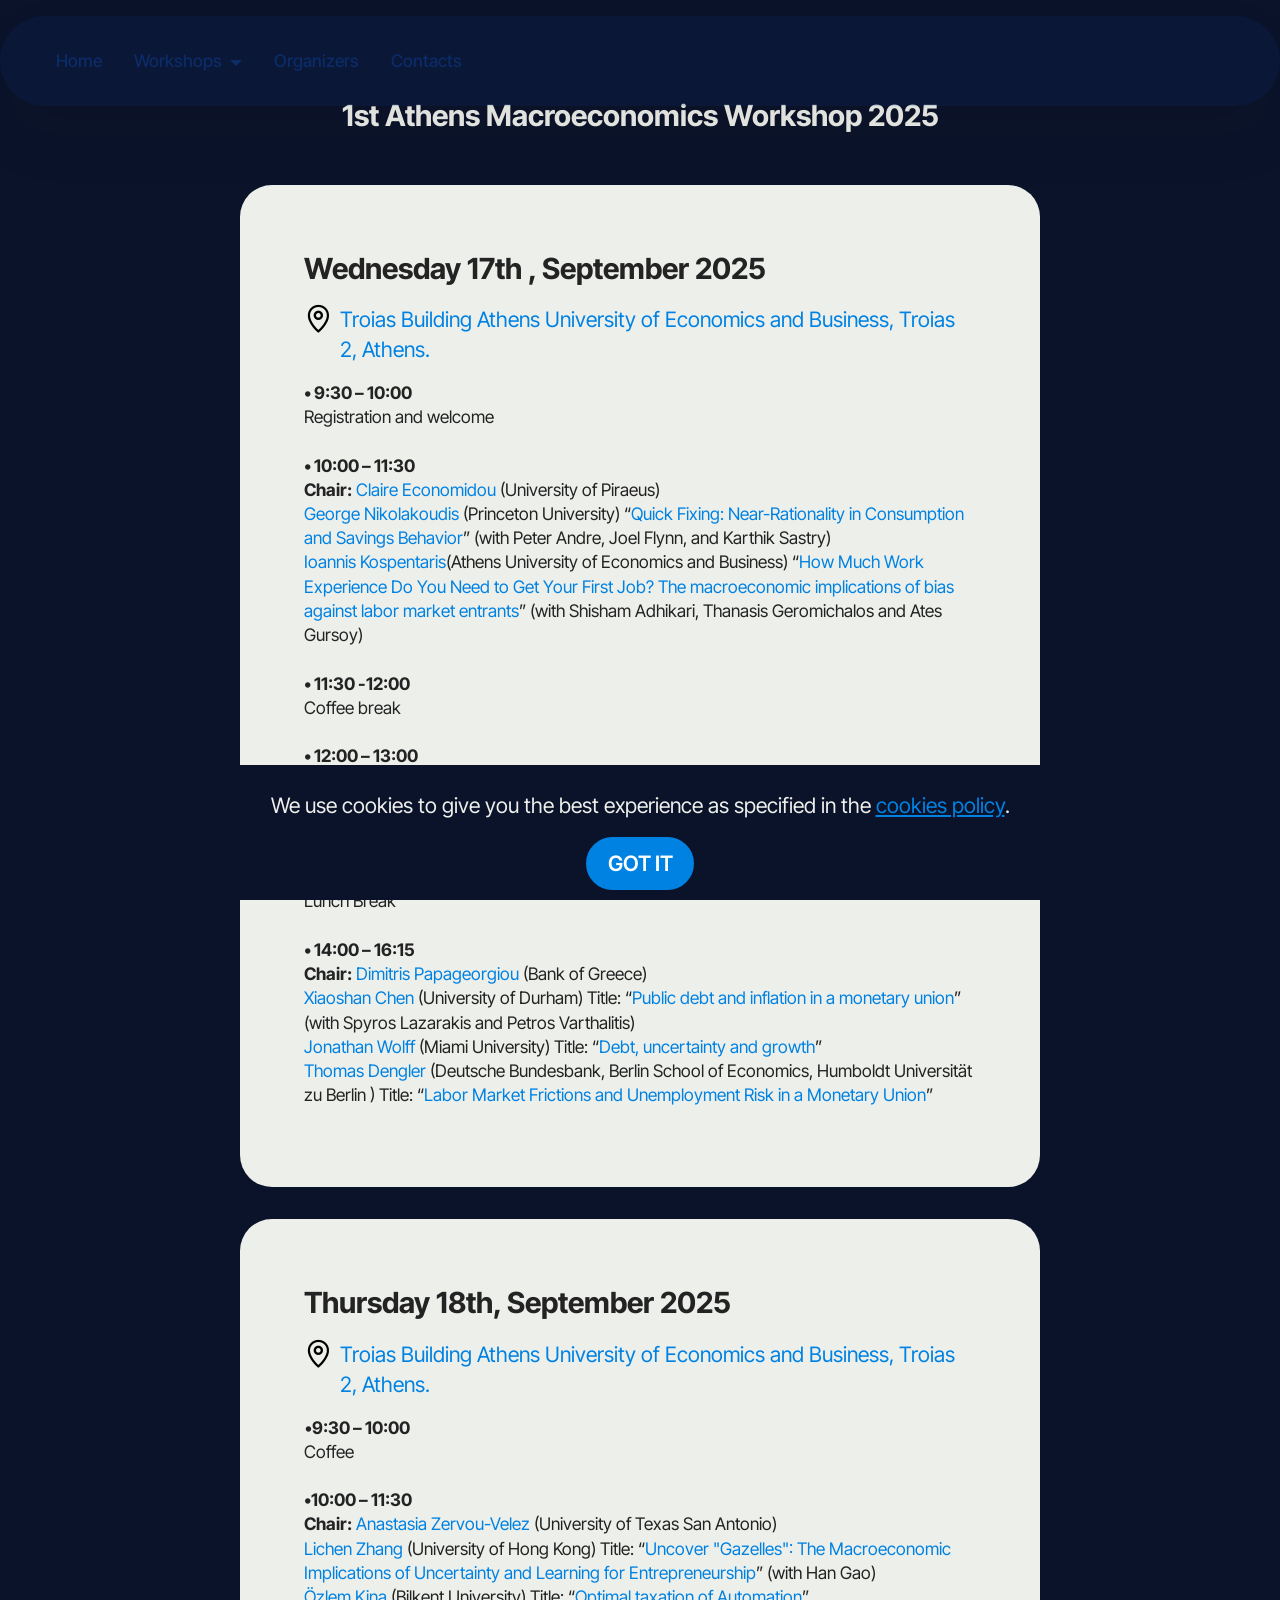
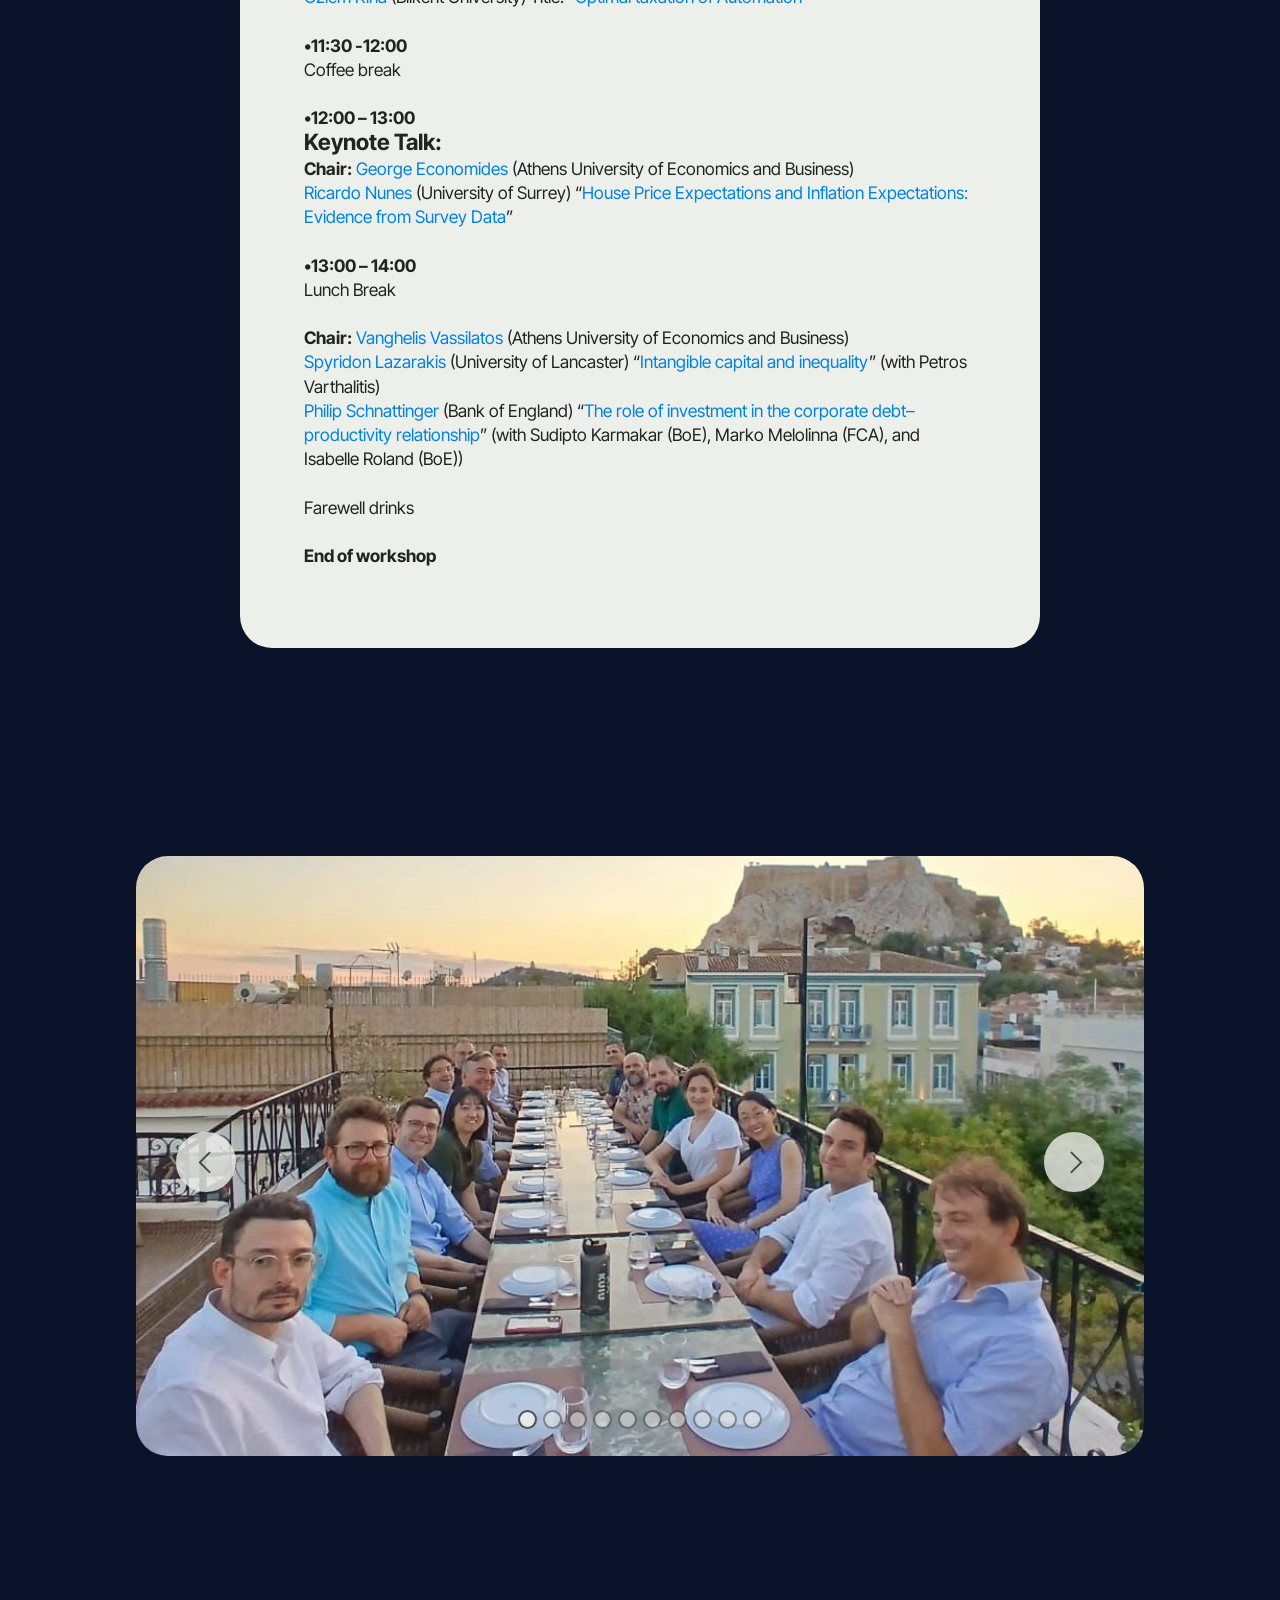
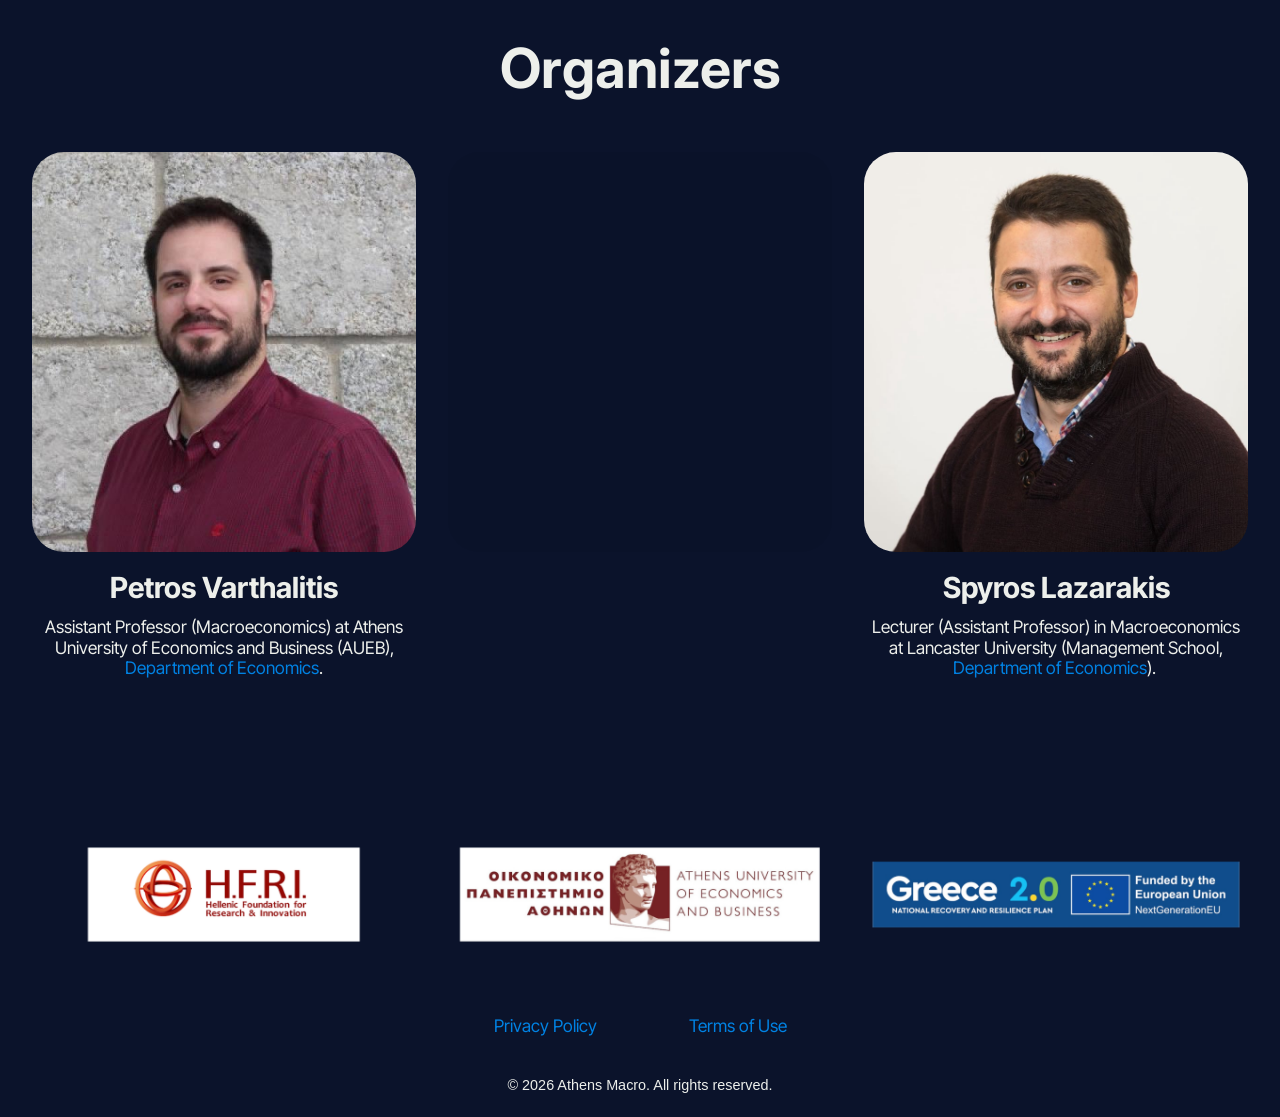
==== 1st-athens-macroeconomics-workshop.html @ d3e8752d "Add files via upload" ====
<!DOCTYPE html>
<html  >
<head>
  <meta charset="UTF-8">
  <meta http-equiv="X-UA-Compatible" content="IE=edge">
  <meta name="generator" content="Mobirise v5.9.25, mobirise.com">
  <meta name="twitter:card" content="summary_large_image"/>
  <meta name="twitter:image:src" content="assets/images/1st-athens-macroeconomics-workshop-meta.svg">
  <meta property="og:image" content="assets/images/1st-athens-macroeconomics-workshop-meta.svg">
  <meta name="twitter:title" content="1st-athens-macroeconomics-workshop">
  <meta name="viewport" content="width=device-width, initial-scale=1, minimum-scale=1">
  <link rel="shortcut icon" href="assets/images/athens-favicon-full-square.svg" type="image/x-icon">
  <meta name="description" content="">
  
  
  <title>1st-athens-macroeconomics-workshop</title>
  <link rel="stylesheet" href="assets/web/assets/mobirise-icons2/mobirise2.css">
  <link rel="stylesheet" href="assets/bootstrap/css/bootstrap.min.css">
  <link rel="stylesheet" href="assets/bootstrap/css/bootstrap-grid.min.css">
  <link rel="stylesheet" href="assets/bootstrap/css/bootstrap-reboot.min.css">
  <link rel="stylesheet" href="assets/dropdown/css/style.css">
  <link rel="stylesheet" href="assets/socicon/css/styles.css">
  <link rel="stylesheet" href="assets/theme/css/style.css">
  <link rel="preload" href="https://fonts.googleapis.com/css?family=Inter+Tight:100,200,300,400,500,600,700,800,900,100i,200i,300i,400i,500i,600i,700i,800i,900i&display=swap" as="style" onload="this.onload=null;this.rel='stylesheet'">
  <noscript><link rel="stylesheet" href="https://fonts.googleapis.com/css?family=Inter+Tight:100,200,300,400,500,600,700,800,900,100i,200i,300i,400i,500i,600i,700i,800i,900i&display=swap"></noscript>
  <link rel="preload" href="https://fonts.googleapis.com/css?family=Inter:100,200,300,400,500,600,700,800,900,100i,200i,300i,400i,500i,600i,700i,800i,900i&display=swap" as="style" onload="this.onload=null;this.rel='stylesheet'">
  <noscript><link rel="stylesheet" href="https://fonts.googleapis.com/css?family=Inter:100,200,300,400,500,600,700,800,900,100i,200i,300i,400i,500i,600i,700i,800i,900i&display=swap"></noscript>
  <link rel="preload" as="style" href="assets/mobirise/css/mbr-additional.css?v=78Jdwm"><link rel="stylesheet" href="assets/mobirise/css/mbr-additional.css?v=78Jdwm" type="text/css">

  
  
  
</head>
<body>
  
  <section data-bs-version="5.1" class="menu menu5 cid-vo2XoC6HNH" once="menu" id="menu05-g">
	

	<nav class="navbar navbar-dropdown navbar-fixed-top navbar-expand-lg">
		<div class="container">
			<div class="navbar-brand">
				
				
			</div>
			<button class="navbar-toggler" type="button" data-toggle="collapse" data-bs-toggle="collapse" data-target="#navbarSupportedContent" data-bs-target="#navbarSupportedContent" aria-controls="navbarNavAltMarkup" aria-expanded="false" aria-label="Toggle navigation">
				<div class="hamburger">
					<span></span>
					<span></span>
					<span></span>
					<span></span>
				</div>
			</button>
			<div class="collapse navbar-collapse" id="navbarSupportedContent">
				<ul class="navbar-nav nav-dropdown nav-right navbar-nav-top-padding" data-app-modern-menu="true"><li class="nav-item"><a class="nav-link link text-secondary display-4" href="index.html#header19-0">Home</a></li><li class="nav-item dropdown">
						<a class="nav-link link dropdown-toggle text-secondary display-4" href="index.html#news09-9" aria-expanded="false" data-toggle="dropdown-submenu" data-bs-toggle="dropdown" data-bs-auto-close="outside">Workshops</a><div class="dropdown-menu" aria-labelledby="dropdown-973"><a class="show dropdown-item text-secondary display-4" href="index.html#news09-9">Athens Macro Workshop 2026</a><a class="show dropdown-item text-secondary display-4" href="1st-athens-macroeconomics-workshop.html#news09-v">Athens Macro Workshop 2025</a></div>
					</li><li class="nav-item"><a class="nav-link link text-secondary display-4" href="index.html#people03-l">Organizers</a></li><li class="nav-item">
						<a class="nav-link link text-secondary display-4" href="index.html#people03-k">Contacts</a>
					</li></ul>
				
			</div>
		</div>
	</nav>
</section>

<section data-bs-version="5.1" class="news09 startm5 cid-vojw4jTmcV" id="news09-v">
  
  <div class="container">
    <div class="col-12 mb-5 content-head">
      <h3 class="mbr-section-title mbr-fonts-style align-center mb-0 display-5"><strong>1st Athens Macroeconomics Workshop 2025</strong></h3>
      
    </div>
    <div class="row justify-content-center ">
      <div class="col-12 col-lg-8">
        <div class="item features-without-image col-12 active">
          <div class="item-wrapper">
            <h5 class="mbr-card-title mbr-fonts-style mt-0 mb-3 display-5"><strong>Wednesday 17th , September 2025&nbsp;</strong></h5>
            <div class="details">
              
              
            </div>
            <div class="details">
              <div class="details-item display-7">
                <span class="mbr-iconfont mobi-mbri-map-pin mobi-mbri details-icon"></span>
                <p class="mbr-tag mbr-fonts-style display-7"><a href="https://maps.app.goo.gl/s9RiLfY77Hq9WLxKA" class="text-primary" target="_blank">Troias Building Athens University of Economics and Business, Troias 2, Athens.</a></p>
              </div>
            </div>
            
            <h6 class="mbr-card-subtitle mbr-fonts-style mt-0 mb-3 display-4"><div><strong>• 9:30 – 10:00 
</strong></div><div>Registration and welcome</div><br><div> 
</div><div><strong>• 10:00 – 11:30 
</strong></div><div><strong>Chair:</strong> <a href="https://www.unipi.gr/en/people/economidou-charikleia-claire/" class="text-primary" target="_blank">Claire Economidou</a> (University of Piraeus) 
</div><div><a href="https://www.nikolakoudis.com/" class="text-primary" target="_blank">George Nikolakoudis</a> (Princeton University) “<a href="https://drive.google.com/file/d/1awyga1INCzPsNsulYMSWM-Dxrri4wdv6/view" class="text-primary" target="_blank">Quick Fixing: Near-Rationality in Consumption and Savings Behavior</a>” (with Peter Andre, Joel Flynn, and Karthik Sastry) 
</div><div><a href="https://sites.google.com/site/ioanniskospentaris/" class="text-primary" target="_blank">Ioannis Kospentaris</a>(Athens University of Economics and Business) “<a href="https://drive.google.com/file/d/1iOt1ChFKI5JLn_YGmo2r8HFfrzJy0114/view" class="text-primary" target="_blank">How Much Work Experience Do You Need to Get Your First Job? The macroeconomic implications of bias against labor market entrants</a>” (with Shisham Adhikari, Thanasis Geromichalos and Ates Gursoy) 
</div><div><br></div><div><strong>• 11:30 -12:00 
</strong></div><div>Coffee break</div><br><div> 
</div><div><strong>• 12:00 – 13:00 
</strong></div><div><strong>Keynote Talk: 
</strong></div><div><strong>Chair:</strong> <a href="https://sites.google.com/view/plutarchossakellaris" class="text-primary" target="_blank">Plutarchos Sakellaris</a> (Athens University of Economics and Business) 
</div><div><a href="https://www.benjaminborn.de/" class="text-primary" target="_blank">Benjamin Born</a> (University of Bonn) “<a href="https://drive.google.com/file/d/1lQdD8zDlQMj3WoTaWv9Stl2dD7FZsE-4/view" class="text-primary" target="_blank">A Temporary VAT Cut as Unconventional Fiscal Policy</a>” 
</div><div><strong style="font-size: 1.1rem;"><br></strong></div><div><strong style="font-size: 1.1rem;">• 13:00 – 14:00</strong><br></div><div>Lunch Break 
</div><div><strong><br></strong></div><div><strong>• 14:00 – 16:15 
</strong></div><div><strong>Chair:</strong> <a href="https://sites.google.com/site/dimitrispapageorgioupage/" class="text-primary" target="_blank">Dimitris Papageorgiou</a> (Bank of Greece) 
</div><div><a href="https://sites.google.com/site/xiaoshanchenfuller/" class="text-primary" target="_blank">Xiaoshan Chen</a> (University of Durham) Title: “<a href="https://drive.google.com/file/d/1wFIWw_v5fDEwLf2Lr9fqWzeh-18yKDK6/view" class="text-primary" target="_blank">Public debt and inflation in a monetary union</a>” (with Spyros Lazarakis and Petros Varthalitis) 
</div><div><a href="https://sites.google.com/view/jswolff/" class="text-primary" target="_blank">Jonathan Wolff</a> (Miami University) Title: “<a href="https://drive.google.com/file/d/1SQ3vj9Y3_2owEQkr7A2W3ySUCe_IaCP5/view" class="text-primary" target="_blank">Debt, uncertainty and growth</a>” 
</div><div><a href="https://sites.google.com/view/thomasdengler" class="text-primary" target="_blank">Thomas Dengler</a> (Deutsche Bundesbank, Berlin School of Economics, Humboldt Universität zu Berlin ) Title: “<a href="https://drive.google.com/file/d/1pGiiwD3izi3B61G6ehe2oWDl5bojuvIj/view" class="text-primary" target="_blank">Labor Market Frictions and Unemployment Risk in a Monetary Union</a>”</div><div>
</div><div>
</div><div>
</div><div>
</div><div>
</div><div>
</div><div>
</div><div>
</div><div>
</div><div>
</div><div>
</div><div>
</div><div>
</div><div>
</div><div>
</div><div>
</div><div>
</div><div>
</div></h6>
            
          </div>
        </div>
        <div class="item features-without-image col-12">
          <div class="item-wrapper">
            <h5 class="mbr-card-title mbr-fonts-style mt-0 mb-3 display-5"><strong>Thursday 18th, September 2025&nbsp;</strong></h5>
            <div class="details">
              
             
            </div>
            <div class="details">
              <div class="details-item display-7">
                <span class="mbr-iconfont mobi-mbri-map-pin mobi-mbri details-icon"></span>
                <p class="mbr-tag mbr-fonts-style display-7"><a href="https://maps.app.goo.gl/s9RiLfY77Hq9WLxKA" class="text-primary" target="_blank">Troias Building Athens University of Economics and Business, Troias 2, Athens.</a><br></p>
              </div>
            </div>
            
            <h6 class="mbr-card-subtitle mbr-fonts-style mt-0 mb-3 display-4">•<strong>9:30 – 10:00 
</strong><div>
</div><div>Coffee</div><br><div> 
</div><div><strong>•10:00 – 11:30 
</strong></div><div><strong>Chair:</strong> <a href="https://sites.google.com/site/anastasiazervoupage/" class="text-primary" target="_blank">Anastasia Zervou-Velez</a> (University of Texas San Antonio) 
</div><div><a href="https://lichenzhang.weebly.com/" class="text-primary" target="_blank">Lichen Zhang</a> (University of Hong Kong) Title: “<a href="https://drive.google.com/file/d/1F3Bx7vJr08uV4Q04dejfF_cUzHqcjcGP/view" class="text-primary" target="_blank">Uncover "Gazelles": The Macroeconomic Implications of Uncertainty and Learning for Entrepreneurship</a>” (with Han Gao) 
</div><div><a href="https://www.ozlemkina.com/" class="text-primary" target="_blank">Özlem Kina</a> (Bilkent University) Title: “<a href="https://drive.google.com/file/d/1UWi3M8B3TnzPAUD4MQsqDqIw2hHiiYGC/view" class="text-primary" target="_blank">Optimal taxation of Automation</a>”  
</div><div><strong><br></strong></div><div><strong>•11:30 -12:00 
</strong></div><div>Coffee break 
</div><div><strong><br></strong></div><div><strong>•12:00 – 13:00</strong></div><div><strong style="font-size: 1.4rem;">Keynote Talk:</strong></div><div><strong>Chair:</strong> <a href="https://www2.aueb.gr/users/gecon/" class="text-primary" target="_blank">George Economides</a> (Athens University of Economics and Business) 
</div><div><a href="https://sites.google.com/view/ricardonunes/home" class="text-primary" target="_blank">Ricardo Nunes</a> (University of Surrey) “<a href="https://drive.google.com/file/d/1SwmQ94cK85jdRxp5MCasLx83s3DGYi-p/view" class="text-primary" target="_blank">House Price Expectations and Inflation Expectations: Evidence from Survey Data</a>” 
</div><div><strong><br></strong></div><div><strong>•13:00 – 14:00 
</strong></div><div>Lunch Break</div><br><div> 
</div><div><strong>Chair:</strong> <a href="https://www.aueb.gr/en/faculty_page/vasilatos-evangelos" class="text-primary" target="_blank">Vanghelis Vassilatos</a> (Athens University of Economics and Business) 
</div><div><a href="https://www.slazarakis.com/" class="text-primary" target="_blank">Spyridon Lazarakis</a> (University of Lancaster) “<a href="https://drive.google.com/file/d/1IE9DkrfG1qw8oIpjZp3tDIDqA4QAW3M6/view" class="text-primary" target="_blank">Intangible capital and inequality</a>” (with Petros Varthalitis) 
</div><div><a href="https://philipschnattinger.github.io/" class="text-primary" target="_blank">Philip Schnattinger</a> (Bank of England) “<a href="https://drive.google.com/file/d/1_fAILFaWQ7c5skVZMDQcLuCeu4iwJ5OO/view" class="text-primary" target="_blank">The role of investment in the corporate debt–productivity relationship</a>” (with Sudipto Karmakar (BoE), Marko Melolinna (FCA), and Isabelle Roland (BoE))</div><br><div> 
</div><div>Farewell drinks 
</div><div><br></div><div><strong>End of workshop&nbsp;</strong></div><div>
</div><div>
</div><div>
</div><div>
</div><div>
</div><div>
</div><div>
</div><div>
</div><div>
</div><div>
</div><div>
</div><div>
</div><div>
</div><div>
</div><div>
</div><div>
</div><div>
</div></h6>
            
          </div>
        </div>

      </div>
    </div>
  </div>
</section>

<section data-bs-version="5.1" class="slider05 cid-vojiJwBOyW" id="slider05-u">
    

    <div class="container">
        <div class="row justify-content-center">
            <div class="col-12 col-md-10">
                <div class="carousel slide" id="vtY6hTqTJG" data-ride="carousel" data-bs-ride="carousel" data-interval="4000" data-bs-interval="4000">
                    <ol class="carousel-indicators">
                        <li data-slide-to="0" data-bs-slide-to="0" class="active" data-target="#vtY6hTqTJG" data-bs-target="#vtY6hTqTJG"></li><li data-slide-to="1" data-bs-slide-to="1" class="" data-target="#vtY6hTqTJG" data-bs-target="#vtY6hTqTJG"></li><li data-slide-to="2" data-bs-slide-to="2" class="" data-target="#vtY6hTqTJG" data-bs-target="#vtY6hTqTJG"></li><li data-slide-to="3" data-bs-slide-to="3" class="" data-target="#vtY6hTqTJG" data-bs-target="#vtY6hTqTJG"></li><li data-slide-to="4" data-bs-slide-to="4" class="" data-target="#vtY6hTqTJG" data-bs-target="#vtY6hTqTJG"></li><li data-slide-to="5" data-bs-slide-to="5" class="" data-target="#vtY6hTqTJG" data-bs-target="#vtY6hTqTJG"></li><li data-slide-to="6" data-bs-slide-to="6" class="" data-target="#vtY6hTqTJG" data-bs-target="#vtY6hTqTJG"></li><li data-slide-to="7" data-bs-slide-to="7" class="" data-target="#vtY6hTqTJG" data-bs-target="#vtY6hTqTJG"></li><li data-slide-to="8" data-bs-slide-to="8" class="" data-target="#vtY6hTqTJG" data-bs-target="#vtY6hTqTJG"></li><li data-slide-to="9" data-bs-slide-to="9" class="" data-target="#vtY6hTqTJG" data-bs-target="#vtY6hTqTJG"></li>
                        
                        
                    </ol>
                    <div class="carousel-inner">
                        
                        
                        <div class="carousel-item slider-image item active">
                            <div class="item-wrapper">
                                
                                <img class="d-block w-100" src="assets/images/photo-from-giorgos-966x1288.jpeg" alt="" data-slide-to="0" data-bs-slide-to="0">
                            </div>
                        </div><div class="carousel-item slider-image item">
                            <div class="item-wrapper">
                                
                                <img class="d-block w-100" src="assets/images/whatsapp-image-2025-09-18-at-10.14.29-1-960x1280.jpeg" alt="" data-slide-to="1" data-bs-slide-to="1">
                            </div>
                        </div><div class="carousel-item slider-image item">
                            <div class="item-wrapper">
                                
                                <img class="d-block w-100" src="assets/images/whatsapp-image-2025-09-18-at-10.14.40-960x720.jpg" alt="" data-slide-to="2" data-bs-slide-to="2">
                            </div>
                        </div><div class="carousel-item slider-image item">
                            <div class="item-wrapper">
                                
                                <img class="d-block w-100" src="assets/images/whatsapp-image-2025-09-18-at-15.11.23-1-960x720.jpg" alt="" data-slide-to="3" data-bs-slide-to="3">
                            </div>
                        </div><div class="carousel-item slider-image item">
                            <div class="item-wrapper">
                                
                                <img class="d-block w-100" src="assets/images/whatsapp-image-2025-09-18-at-15.13.43-960x720.jpg" alt="" data-slide-to="4" data-bs-slide-to="4">
                            </div>
                        </div><div class="carousel-item slider-image item">
                            <div class="item-wrapper">
                                
                                <img class="d-block w-100" src="assets/images/whatsapp-image-2025-09-18-at-15.11.23-960x720.jpg" alt="" data-slide-to="5" data-bs-slide-to="5">
                            </div>
                        </div><div class="carousel-item slider-image item">
                            <div class="item-wrapper">
                                
                                <img class="d-block w-100" src="assets/images/whatsapp-image-2025-09-18-at-10.16.02-1-copy-960x720.jpg" alt="" data-slide-to="6" data-bs-slide-to="6">
                            </div>
                        </div><div class="carousel-item slider-image item">
                            <div class="item-wrapper">
                                
                                <img class="d-block w-100" src="assets/images/whatsapp-image-2025-09-18-at-10.14.28-1-copy-960x720.jpg" alt="" data-slide-to="7" data-bs-slide-to="7">
                            </div>
                        </div><div class="carousel-item slider-image item">
                            <div class="item-wrapper">
                                
                                <img class="d-block w-100" src="assets/images/whatsapp-image-2025-09-18-at-10.35.57-960x720.jpg" alt="" data-slide-to="8" data-bs-slide-to="8">
                            </div>
                        </div><div class="carousel-item slider-image item">
                            <div class="item-wrapper">
                                
                                <img class="d-block w-100" src="assets/images/whatsapp-image-2025-09-18-at-10.14.41-copy-960x720.jpeg" alt="" data-slide-to="9" data-bs-slide-to="9">
                            </div>
                        </div>
                    </div>
                    <a class="carousel-control carousel-control-prev" role="button" data-slide="prev" data-bs-slide="prev" href="#vtY6hTqTJG">
                        <span class="mobi-mbri mobi-mbri-arrow-prev" aria-hidden="true"></span>
                        <span class="sr-only visually-hidden">Previous</span>
                    </a>
                    <a class="carousel-control carousel-control-next" role="button" data-slide="next" data-bs-slide="next" href="#vtY6hTqTJG">
                        <span class="mobi-mbri mobi-mbri-arrow-next" aria-hidden="true"></span>
                        <span class="sr-only visually-hidden">Next</span>
                    </a>
                </div>
            </div>
        </div>
    </div>
</section>

<section data-bs-version="5.1" class="people03 cid-vojJovXC9Y" id="people03-x">
	
	
	<div class="container">
		<div class="row justify-content-center">
			<div class="col-12 content-head">
				<div class="mbr-section-head mb-5">
					<h4 class="mbr-section-title mbr-fonts-style align-center mb-0 display-2">
						<strong>Organizers</strong></h4>
					
				</div>
			</div>
		</div>
		<div class="row">
			<div class="item features-image col-12 col-md-6 col-lg-4">
				<div class="item-wrapper">
					<div class="item-img mb-3">
						<a href="https://sites.google.com/site/pgvarth/home" target="_blank"><img src="assets/images/varth-600x600.jpg" alt="" title=""></a>
					</div>
					<div class="item-content align-left">
						<h5 class="item-title mbr-fonts-style display-5"><strong>Petros Varthalitis</strong></h5>
						<h6 class="item-subtitle mbr-fonts-style mb-3 display-4">Assistant Professor (Macroeconomics) at Athens University of Economics and Business (AUEB), <a href="https://www.dept.aueb.gr/en/economincs-overview" class="text-primary" target="_blank">Department of Economics</a>.</h6>
						
					</div>
					
				</div>
			</div>
			<div class="item features-image col-12 col-md-6 col-lg-4">
				<div class="item-wrapper">
					<div class="item-img mb-3">
						<img src="assets/images/solid-color-0b132b-816x459.jpg" alt="Mobirise Website Builder" title="">
					</div>
					<div class="item-content align-left">
						<h5 class="item-title mbr-fonts-style display-5"></h5>
						<h6 class="item-subtitle mbr-fonts-style mb-3 display-7"></h6>
						
					</div>
					
				</div>
			</div>
			<div class="item features-image col-12 col-md-6 col-lg-4">
				<div class="item-wrapper">
					<div class="item-img mb-3">
						<a href="https://www.slazarakis.com/" target="_blank"><img src="assets/images/spyridon-lazarakis-portrait-816x1253.jpg" alt="" title=""></a>
					</div>
					<div class="item-content align-left">
						<h5 class="item-title mbr-fonts-style display-5"><strong>Spyros Lazarakis</strong></h5>
						<h6 class="item-subtitle mbr-fonts-style mb-3 display-4">Lecturer (Assistant Professor) in Macroeconomics at Lancaster University (Management School, <a href="https://www.lancaster.ac.uk/lums/people/spyridon-lazarakis" class="text-primary" target="_blank">Department of Economics</a>).&nbsp;</h6>
						
					</div>
					
				</div>
			</div>
		</div>
	</div>
</section>

<section data-bs-version="5.1" class="social01 cid-vojFYhyTb9" id="social01-w">
	

	
	
	<div class="container">
		<div class="row justify-content-center">
			<div class="col-12 content-head">
				
			</div>
		</div>
		<div class="row">
			
			<div class="item features-without-image col-12 col-md-6 col-lg-4 active">
				<div class="item-img mb-3">
					<img src="assets/images/hfri-816x236.png" alt="Mobirise Website Builder" data-slide-to="0" data-bs-slide-to="0">
				</div>
				<div class="item-wrapper">
					
					<div class="card-box">
						
						
					</div>
				</div>
			</div><div class="item features-without-image col-12 col-md-6 col-lg-4">
				<div class="item-img mb-3">
					<img src="assets/images/oikonomiko-panepistimio-816x236.png" alt="Mobirise Website Builder" data-slide-to="1" data-bs-slide-to="1">
				</div>
				<div class="item-wrapper">
					
					<div class="card-box">
						
						
					</div>
				</div>
			</div><div class="item features-without-image col-12 col-md-6 col-lg-4">
				<div class="item-img mb-3">
					<img src="assets/images/greece-2-816x236.png" alt="Mobirise Website Builder" data-slide-to="2" data-bs-slide-to="2">
				</div>
				<div class="item-wrapper">
					
					<div class="card-box">
						
						
					</div>
				</div>
			</div>
		</div>
	</div>
</section>

<section data-bs-version="5.1" class="footer4 cid-vpmAWK5CoZ" once="footers" id="footer04-12">

    

    

    <div class="container">
        <div class="media-container-row align-center mbr-white">
            <div class="col-12">
                <p class="mbr-text mb-0 mbr-fonts-style display-4"><a href="https://www.termsfeed.com/live/f6b6027e-f483-410d-86ce-0c783d43e9f4" class="text-primary" target="_blank">Privacy Policy</a>&nbsp; &nbsp; &nbsp; &nbsp; &nbsp; &nbsp; &nbsp; &nbsp; &nbsp; &nbsp; &nbsp; &nbsp;<a href="https://www.termsfeed.com/live/ecc73392-2d38-4737-b298-2814ad4ea299" class="text-primary" target="_blank">Terms of Use</a></p>
            </div>
        </div>
    </div>
</section>

<!-- Footer με το μπλε χρώμα και κείμενο Copyright -->
<footer style="background-color: #0b132b; color: #edefeb; padding: 1.5rem 0; text-align: center; font-family: sans-serif; font-size: 0.9rem;">
    <p style="margin: 0;">&copy; 2026 Athens Macro. All rights reserved.</p>
</footer>

<!-- Το κρυφό input για τα cookies -->
<input name="cookieData" type="hidden" data-cookie-cookiesAlertType='1' data-cookie-customDialogSelector='null' data-cookie-colorText='#edefeb' data-cookie-colorBg='rgb(11, 19, 43)' data-cookie-opacityOverlay='0' data-cookie-bgOpacity='100' data-cookie-textButton='GOT IT' data-cookie-rejectText='REJECT' data-cookie-colorButton='#0082e3' data-cookie-rejectColor='#ffffff' data-cookie-colorLink='#0082e3' data-cookie-underlineLink='true' data-cookie-text="We use cookies to give you the best experience as specified in the <a href='https://www.termsfeed.com/live/39bddd71-6520-47e6-a524-7f57f55f70a0'>cookies policy</a>.">

<!-- Τα απαραίτητα scripts της σελίδας -->
<script src="assets/bootstrap/js/bootstrap.bundle.min.js"></script>  
<script src="assets/web/assets/cookies-alert-plugin/cookies-alert-core.js"></script>  
<script src="assets/web/assets/cookies-alert-plugin/cookies-alert-script.js"></script>  
<script src="assets/smoothscroll/smooth-scroll.js"></script>  
<script src="assets/ytplayer/index.js"></script>  
<script src="assets/dropdown/js/navbar-dropdown.js"></script>  
<script src="assets/theme/js/script.js"></script>
  </body>
</html>
---- assets/web/assets/mobirise-icons2/mobirise2.css ----
@font-face {
  font-family: 'Moririse2';
  font-display: swap;
  src:  url('mobirise2.eot?f2bix4');
  src:  url('mobirise2.eot?f2bix4#iefix') format('embedded-opentype'),
    url('mobirise2.ttf?f2bix4') format('truetype'),
    url('mobirise2.woff?f2bix4') format('woff'),
    url('mobirise2.svg?f2bix4#mobirise2') format('svg');
  font-weight: normal;
  font-style: normal;
}

[class^="mobi-"], [class*=" mobi-"] {
  /* use !important to prevent issues with browser extensions that change fonts */
  font-family: 'Moririse2' !important;
  speak: none;
  font-style: normal;
  font-weight: normal;
  font-variant: normal;
  text-transform: none;
  line-height: 1;

  /* Better Font Rendering =========== */
  -webkit-font-smoothing: antialiased;
  -moz-osx-font-smoothing: grayscale;
}

.mobi-mbri-add-submenu:before {
  content: "\e900";
}
.mobi-mbri-alert:before {
  content: "\e901";
}
.mobi-mbri-align-center:before {
  content: "\e902";
}
.mobi-mbri-align-justify:before {
  content: "\e903";
}
.mobi-mbri-align-left:before {
  content: "\e904";
}
.mobi-mbri-align-right:before {
  content: "\e905";
}
.mobi-mbri-android:before {
  content: "\e906";
}
.mobi-mbri-apple:before {
  content: "\e907";
}
.mobi-mbri-arrow-down:before {
  content: "\e908";
}
.mobi-mbri-arrow-next:before {
  content: "\e909";
}
.mobi-mbri-arrow-prev:before {
  content: "\e90a";
}
.mobi-mbri-arrow-up:before {
  content: "\e90b";
}
.mobi-mbri-bold:before {
  content: "\e90c";
}
.mobi-mbri-bookmark:before {
  content: "\e90d";
}
.mobi-mbri-bootstrap:before {
  content: "\e90e";
}
.mobi-mbri-briefcase:before {
  content: "\e90f";
}
.mobi-mbri-browse:before {
  content: "\e910";
}
.mobi-mbri-bulleted-list:before {
  content: "\e911";
}
.mobi-mbri-calendar:before {
  content: "\e912";
}
.mobi-mbri-camera:before {
  content: "\e913";
}
.mobi-mbri-cart-add:before {
  content: "\e914";
}
.mobi-mbri-cart-full:before {
  content: "\e915";
}
.mobi-mbri-cash:before {
  content: "\e916";
}
.mobi-mbri-change-style:before {
  content: "\e917";
}
.mobi-mbri-chat:before {
  content: "\e918";
}
.mobi-mbri-clock:before {
  content: "\e919";
}
.mobi-mbri-close:before {
  content: "\e91a";
}
.mobi-mbri-cloud:before {
  content: "\e91b";
}
.mobi-mbri-code:before {
  content: "\e91c";
}
.mobi-mbri-contact-form:before {
  content: "\e91d";
}
.mobi-mbri-credit-card:before {
  content: "\e91e";
}
.mobi-mbri-cursor-click:before {
  content: "\e91f";
}
.mobi-mbri-cust-feedback:before {
  content: "\e920";
}
.mobi-mbri-database:before {
  content: "\e921";
}
.mobi-mbri-delivery:before {
  content: "\e922";
}
.mobi-mbri-desktop:before {
  content: "\e923";
}
.mobi-mbri-devices:before {
  content: "\e924";
}
.mobi-mbri-down:before {
  content: "\e925";
}
.mobi-mbri-download-2:before {
  content: "\e926";
}
.mobi-mbri-download:before {
  content: "\e927";
}
.mobi-mbri-drag-n-drop-2:before {
  content: "\e928";
}
.mobi-mbri-drag-n-drop:before {
  content: "\e929";
}
.mobi-mbri-edit-2:before {
  content: "\e92a";
}
.mobi-mbri-edit:before {
  content: "\e92b";
}
.mobi-mbri-error:before {
  content: "\e92c";
}
.mobi-mbri-extension:before {
  content: "\e92d";
}
.mobi-mbri-features:before {
  content: "\e92e";
}
.mobi-mbri-file:before {
  content: "\e92f";
}
.mobi-mbri-flag:before {
  content: "\e930";
}
.mobi-mbri-folder:before {
  content: "\e931";
}
.mobi-mbri-gift:before {
  content: "\e932";
}
.mobi-mbri-github:before {
  content: "\e933";
}
.mobi-mbri-globe-2:before {
  content: "\e934";
}
.mobi-mbri-globe:before {
  content: "\e935";
}
.mobi-mbri-growing-chart:before {
  content: "\e936";
}
.mobi-mbri-hearth:before {
  content: "\e937";
}
.mobi-mbri-help:before {
  content: "\e938";
}
.mobi-mbri-home:before {
  content: "\e939";
}
.mobi-mbri-hot-cup:before {
  content: "\e93a";
}
.mobi-mbri-idea:before {
  content: "\e93b";
}
.mobi-mbri-image-gallery:before {
  content: "\e93c";
}
.mobi-mbri-image-slider:before {
  content: "\e93d";
}
.mobi-mbri-info:before {
  content: "\e93e";
}
.mobi-mbri-italic:before {
  content: "\e93f";
}
.mobi-mbri-key:before {
  content: "\e940";
}
.mobi-mbri-laptop:before {
  content: "\e941";
}
.mobi-mbri-layers:before {
  content: "\e942";
}
.mobi-mbri-left-right:before {
  content: "\e943";
}
.mobi-mbri-left:before {
  content: "\e944";
}
.mobi-mbri-letter:before {
  content: "\e945";
}
.mobi-mbri-like:before {
  content: "\e946";
}
.mobi-mbri-link:before {
  content: "\e947";
}
.mobi-mbri-lock:before {
  content: "\e948";
}
.mobi-mbri-login:before {
  content: "\e949";
}
.mobi-mbri-logout:before {
  content: "\e94a";
}
.mobi-mbri-magic-stick:before {
  content: "\e94b";
}
.mobi-mbri-map-pin:before {
  content: "\e94c";
}
.mobi-mbri-menu:before {
  content: "\e94d";
}
.mobi-mbri-mobile-2:before {
  content: "\e94e";
}
.mobi-mbri-mobile-horizontal:before {
  content: "\e94f";
}
.mobi-mbri-mobile:before {
  content: "\e950";
}
.mobi-mbri-mobirise:before {
  content: "\e951";
}
.mobi-mbri-more-horizontal:before {
  content: "\e952";
}
.mobi-mbri-more-vertical:before {
  content: "\e953";
}
.mobi-mbri-music:before {
  content: "\e954";
}
.mobi-mbri-new-file:before {
  content: "\e955";
}
.mobi-mbri-numbered-list:before {
  content: "\e956";
}
.mobi-mbri-opened-folder:before {
  content: "\e957";
}
.mobi-mbri-pages:before {
  content: "\e958";
}
.mobi-mbri-paper-plane:before {
  content: "\e959";
}
.mobi-mbri-paperclip:before {
  content: "\e95a";
}
.mobi-mbri-phone:before {
  content: "\e95b";
}
.mobi-mbri-photo:before {
  content: "\e95c";
}
.mobi-mbri-photos:before {
  content: "\e95d";
}
.mobi-mbri-pin:before {
  content: "\e95e";
}
.mobi-mbri-play:before {
  content: "\e95f";
}
.mobi-mbri-plus:before {
  content: "\e960";
}
.mobi-mbri-preview:before {
  content: "\e961";
}
.mobi-mbri-print:before {
  content: "\e962";
}
.mobi-mbri-protect:before {
  content: "\e963";
}
.mobi-mbri-question:before {
  content: "\e964";
}
.mobi-mbri-quote-left:before {
  content: "\e965";
}
.mobi-mbri-quote-right:before {
  content: "\e966";
}
.mobi-mbri-redo:before {
  content: "\e967";
}
.mobi-mbri-refresh:before {
  content: "\e968";
}
.mobi-mbri-responsive-2:before {
  content: "\e969";
}
.mobi-mbri-responsive:before {
  content: "\e96a";
}
.mobi-mbri-right:before {
  content: "\e96b";
}
.mobi-mbri-rocket:before {
  content: "\e96c";
}
.mobi-mbri-sad-face:before {
  content: "\e96d";
}
.mobi-mbri-sale:before {
  content: "\e96e";
}
.mobi-mbri-save:before {
  content: "\e96f";
}
.mobi-mbri-search:before {
  content: "\e970";
}
.mobi-mbri-setting-2:before {
  content: "\e971";
}
.mobi-mbri-setting-3:before {
  content: "\e972";
}
.mobi-mbri-setting:before {
  content: "\e973";
}
.mobi-mbri-share:before {
  content: "\e974";
}
.mobi-mbri-shopping-bag:before {
  content: "\e975";
}
.mobi-mbri-shopping-basket:before {
  content: "\e976";
}
.mobi-mbri-shopping-cart:before {
  content: "\e977";
}
.mobi-mbri-sites:before {
  content: "\e978";
}
.mobi-mbri-smile-face:before {
  content: "\e979";
}
.mobi-mbri-speed:before {
  content: "\e97a";
}
.mobi-mbri-star:before {
  content: "\e97b";
}
.mobi-mbri-success:before {
  content: "\e97c";
}
.mobi-mbri-sun:before {
  content: "\e97d";
}
.mobi-mbri-sun2:before {
  content: "\e97e";
}
.mobi-mbri-tablet-vertical:before {
  content: "\e97f";
}
.mobi-mbri-tablet:before {
  content: "\e980";
}
.mobi-mbri-target:before {
  content: "\e981";
}
.mobi-mbri-timer:before {
  content: "\e982";
}
.mobi-mbri-to-ftp:before {
  content: "\e983";
}
.mobi-mbri-to-local-drive:before {
  content: "\e984";
}
.mobi-mbri-touch-swipe:before {
  content: "\e985";
}
.mobi-mbri-touch:before {
  content: "\e986";
}
.mobi-mbri-trash:before {
  content: "\e987";
}
.mobi-mbri-underline:before {
  content: "\e988";
}
.mobi-mbri-undo:before {
  content: "\e989";
}
.mobi-mbri-unlink:before {
  content: "\e98a";
}
.mobi-mbri-unlock:before {
  content: "\e98b";
}
.mobi-mbri-up-down:before {
  content: "\e98c";
}
.mobi-mbri-up:before {
  content: "\e98d";
}
.mobi-mbri-update:before {
  content: "\e98e";
}
.mobi-mbri-upload-2:before {
  content: "\e98f";
}
.mobi-mbri-upload:before {
  content: "\e990";
}
.mobi-mbri-user-2:before {
  content: "\e991";
}
.mobi-mbri-user:before {
  content: "\e992";
}
.mobi-mbri-users:before {
  content: "\e993";
}
.mobi-mbri-video-play:before {
  content: "\e994";
}
.mobi-mbri-video:before {
  content: "\e995";
}
.mobi-mbri-watch:before {
  content: "\e996";
}
.mobi-mbri-website-theme-2:before {
  content: "\e997";
}
.mobi-mbri-website-theme:before {
  content: "\e998";
}
.mobi-mbri-wifi:before {
  content: "\e999";
}
.mobi-mbri-windows:before {
  content: "\e99a";
}
.mobi-mbri-zoom-in:before {
  content: "\e99b";
}
.mobi-mbri-zoom-out:before {
  content: "\e99c";
}
---- assets/dropdown/css/style.css ----
.navbar-dropdown {
  left: 0;
  padding: 0;
  position: absolute;
  right: 0;
  top: 0;
  transition: all 0.45s ease;
  z-index: 1030;
  background: #282828; }
  .navbar-dropdown .navbar-logo {
    margin-right: 0.8rem;
    transition: margin 0.3s ease-in-out;
    vertical-align: middle; }
    .navbar-dropdown .navbar-logo img {
      height: 3.125rem;
      transition: all 0.3s ease-in-out; }
    .navbar-dropdown .navbar-logo.mbr-iconfont {
      font-size: 3.125rem;
      line-height: 3.125rem; }
  .navbar-dropdown .navbar-caption {
    font-weight: 700;
    white-space: normal;
    vertical-align: -4px;
    line-height: 3.125rem !important; }
    .navbar-dropdown .navbar-caption, .navbar-dropdown .navbar-caption:hover {
      color: inherit;
      text-decoration: none; }
  .navbar-dropdown .mbr-iconfont + .navbar-caption {
    vertical-align: -1px; }
  .navbar-dropdown.navbar-fixed-top {
    position: fixed; }
  .navbar-dropdown .navbar-brand span {
    vertical-align: -4px; }
  .navbar-dropdown.bg-color.transparent {
    background: none; }
  .navbar-dropdown.navbar-short .navbar-brand {
    padding: 0.625rem 0; }
    .navbar-dropdown.navbar-short .navbar-brand span {
      vertical-align: -1px; }
  .navbar-dropdown.navbar-short .navbar-caption {
    line-height: 2.375rem !important;
    vertical-align: -2px; }
  .navbar-dropdown.navbar-short .navbar-logo {
    margin-right: 0.5rem; }
    .navbar-dropdown.navbar-short .navbar-logo img {
      height: 2.375rem; }
    .navbar-dropdown.navbar-short .navbar-logo.mbr-iconfont {
      font-size: 2.375rem;
      line-height: 2.375rem; }
  .navbar-dropdown.navbar-short .mbr-table-cell {
    height: 3.625rem; }
  .navbar-dropdown .navbar-close {
    left: 0.6875rem;
    position: fixed;
    top: 0.75rem;
    z-index: 1000; }
  .navbar-dropdown .hamburger-icon {
    content: "";
    display: inline-block;
    vertical-align: middle;
    width: 16px;
    -webkit-box-shadow: 0 -6px 0 1px #282828,0 0 0 1px #282828,0 6px 0 1px #282828;
    -moz-box-shadow: 0 -6px 0 1px #282828,0 0 0 1px #282828,0 6px 0 1px #282828;
    box-shadow: 0 -6px 0 1px #282828,0 0 0 1px #282828,0 6px 0 1px #282828; }

.dropdown-menu .dropdown-toggle[data-toggle="dropdown-submenu"]::after {
  border-bottom: 0.35em solid transparent;
  border-left: 0.35em solid;
  border-right: 0;
  border-top: 0.35em solid transparent;
  margin-left: 0.3rem; }

.dropdown-menu .dropdown-item:focus {
  outline: 0; }

.nav-dropdown {
  font-size: 0.75rem;
  font-weight: 500;
  height: auto !important; }
  .nav-dropdown .nav-btn {
    padding-left: 1rem; }
  .nav-dropdown .link {
    margin: .667em 1.667em;
    font-weight: 500;
    padding: 0;
    transition: color .2s ease-in-out; }
    .nav-dropdown .link.dropdown-toggle {
      margin-right: 2.583em; }
      .nav-dropdown .link.dropdown-toggle::after {
        margin-left: .25rem;
        border-top: 0.35em solid;
        border-right: 0.35em solid transparent;
        border-left: 0.35em solid transparent;
        border-bottom: 0; }
      .nav-dropdown .link.dropdown-toggle[aria-expanded="true"] {
        margin: 0;
        padding: 0.667em 3.263em  0.667em 1.667em; }
  .nav-dropdown .link::after,
  .nav-dropdown .dropdown-item::after {
    color: inherit; }
  .nav-dropdown .btn {
    font-size: 0.75rem;
    font-weight: 700;
    letter-spacing: 0;
    margin-bottom: 0;
    padding-left: 1.25rem;
    padding-right: 1.25rem; }
  .nav-dropdown .dropdown-menu {
    border-radius: 0;
    border: 0;
    left: 0;
    margin: 0;
    padding-bottom: 1.25rem;
    padding-top: 1.25rem;
    position: relative; }
  .nav-dropdown .dropdown-submenu {
    margin-left: 0.125rem;
    top: 0; }
  .nav-dropdown .dropdown-item {
    font-weight: 500;
    line-height: 2;
    padding: 0.3846em 4.615em 0.3846em 1.5385em;
    position: relative;
    transition: color .2s ease-in-out, background-color .2s ease-in-out; }
    .nav-dropdown .dropdown-item::after {
      margin-top: -0.3077em;
      position: absolute;
      right: 1.1538em;
      top: 50%; }
    .nav-dropdown .dropdown-item:focus, .nav-dropdown .dropdown-item:hover {
      background: none; }

@media (max-width: 767px) {
  .nav-dropdown.navbar-toggleable-sm {
    bottom: 0;
    display: none;
    left: 0;
    overflow-x: hidden;
    position: fixed;
    top: 0;
    transform: translateX(-100%);
    -ms-transform: translateX(-100%);
    -webkit-transform: translateX(-100%);
    width: 18.75rem;
    z-index: 999; } }
.nav-dropdown.navbar-toggleable-xl {
  bottom: 0;
  display: none;
  left: 0;
  overflow-x: hidden;
  position: fixed;
  top: 0;
  transform: translateX(-100%);
  -ms-transform: translateX(-100%);
  -webkit-transform: translateX(-100%);
  width: 18.75rem;
  z-index: 999; }

.nav-dropdown-sm {
  display: block !important;
  overflow-x: hidden;
  overflow: auto;
  padding-top: 3.875rem; }
  .nav-dropdown-sm::after {
    content: "";
    display: block;
    height: 3rem;
    width: 100%; }
  .nav-dropdown-sm.collapse.in ~ .navbar-close {
    display: block !important; }
  .nav-dropdown-sm.collapsing, .nav-dropdown-sm.collapse.in {
    transform: translateX(0);
    -ms-transform: translateX(0);
    -webkit-transform: translateX(0);
    transition: all 0.25s ease-out;
    -webkit-transition: all 0.25s ease-out;
    background: #282828; }
  .nav-dropdown-sm.collapsing[aria-expanded="false"] {
    transform: translateX(-100%);
    -ms-transform: translateX(-100%);
    -webkit-transform: translateX(-100%); }
  .nav-dropdown-sm .nav-item {
    display: block;
    margin-left: 0 !important;
    padding-left: 0; }
  .nav-dropdown-sm .link,
  .nav-dropdown-sm .dropdown-item {
    border-top: 1px dotted rgba(255, 255, 255, 0.1);
    font-size: 0.8125rem;
    line-height: 1.6;
    margin: 0 !important;
    padding: 0.875rem 2.4rem 0.875rem 1.5625rem !important;
    position: relative;
    white-space: normal; }
    .nav-dropdown-sm .link:focus, .nav-dropdown-sm .link:hover,
    .nav-dropdown-sm .dropdown-item:focus,
    .nav-dropdown-sm .dropdown-item:hover {
      background: rgba(0, 0, 0, 0.2) !important;
      color: #c0a375; }
  .nav-dropdown-sm .nav-btn {
    position: relative;
    padding: 1.5625rem 1.5625rem 0 1.5625rem; }
    .nav-dropdown-sm .nav-btn::before {
      border-top: 1px dotted rgba(255, 255, 255, 0.1);
      content: "";
      left: 0;
      position: absolute;
      top: 0;
      width: 100%; }
    .nav-dropdown-sm .nav-btn + .nav-btn {
      padding-top: 0.625rem; }
      .nav-dropdown-sm .nav-btn + .nav-btn::before {
        display: none; }
  .nav-dropdown-sm .btn {
    padding: 0.625rem 0; }
  .nav-dropdown-sm .dropdown-toggle[data-toggle="dropdown-submenu"]::after {
    margin-left: .25rem;
    border-top: 0.35em solid;
    border-right: 0.35em solid transparent;
    border-left: 0.35em solid transparent;
    border-bottom: 0; }
  .nav-dropdown-sm .dropdown-toggle[data-toggle="dropdown-submenu"][aria-expanded="true"]::after {
    border-top: 0;
    border-right: 0.35em solid transparent;
    border-left: 0.35em solid transparent;
    border-bottom: 0.35em solid; }
  .nav-dropdown-sm .dropdown-menu {
    margin: 0;
    padding: 0;
    position: relative;
    top: 0;
    left: 0;
    width: 100%;
    border: 0;
    float: none;
    border-radius: 0;
    background: none; }
  .nav-dropdown-sm .dropdown-submenu {
    left: 100%;
    margin-left: 0.125rem;
    margin-top: -1.25rem;
    top: 0; }

.navbar-toggleable-sm .nav-dropdown .dropdown-menu {
  position: absolute; }

.navbar-toggleable-sm .nav-dropdown .dropdown-submenu {
  left: 100%;
  margin-left: 0.125rem;
  margin-top: -1.25rem;
  top: 0; }

.navbar-toggleable-sm.opened .nav-dropdown .dropdown-menu {
  position: relative; }

.navbar-toggleable-sm.opened .nav-dropdown .dropdown-submenu {
  left: 0;
  margin-left: 00rem;
  margin-top: 0rem;
  top: 0; }

.is-builder .nav-dropdown.collapsing {
  transition: none !important; }
---- assets/socicon/css/styles.css ----
@charset "UTF-8";

@font-face {
  font-family: 'Socicon';
  src:  url('../fonts/socicon.eot');
  src:  url('../fonts/socicon.eot?#iefix') format('embedded-opentype'),
    url('../fonts/socicon.woff2') format('woff2'),
    url('../fonts/socicon.ttf') format('truetype'),
    url('../fonts/socicon.woff') format('woff'),
    url('../fonts/socicon.svg#socicon') format('svg');
  font-weight: normal;
  font-style: normal;
  font-display: swap;
}

[data-icon]:before {
  font-family: "socicon" !important;
  content: attr(data-icon);
  font-style: normal !important;
  font-weight: normal !important;
  font-variant: normal !important;
  text-transform: none !important;
  speak: none;
  line-height: 1;
  -webkit-font-smoothing: antialiased;
  -moz-osx-font-smoothing: grayscale;
}

[class^="socicon-"], [class*=" socicon-"] {
  /* use !important to prevent issues with browser extensions that change fonts */
  font-family: 'Socicon' !important;
  speak: none;
  font-style: normal;
  font-weight: normal;
  font-variant: normal;
  text-transform: none;
  line-height: 1;

  /* Better Font Rendering =========== */
  -webkit-font-smoothing: antialiased;
  -moz-osx-font-smoothing: grayscale;
}

.socicon-500px:before {
  content: "\e000";
}
.socicon-8tracks:before {
  content: "\e001";
}
.socicon-airbnb:before {
  content: "\e002";
}
.socicon-alliance:before {
  content: "\e003";
}
.socicon-amazon:before {
  content: "\e004";
}
.socicon-amplement:before {
  content: "\e005";
}
.socicon-android:before {
  content: "\e006";
}
.socicon-angellist:before {
  content: "\e007";
}
.socicon-apple:before {
  content: "\e008";
}
.socicon-appnet:before {
  content: "\e009";
}
.socicon-baidu:before {
  content: "\e00a";
}
.socicon-bandcamp:before {
  content: "\e00b";
}
.socicon-battlenet:before {
  content: "\e00c";
}
.socicon-mixer:before {
  content: "\e00d";
}
.socicon-bebee:before {
  content: "\e00e";
}
.socicon-bebo:before {
  content: "\e00f";
}
.socicon-behance:before {
  content: "\e010";
}
.socicon-blizzard:before {
  content: "\e011";
}
.socicon-blogger:before {
  content: "\e012";
}
.socicon-buffer:before {
  content: "\e013";
}
.socicon-chrome:before {
  content: "\e014";
}
.socicon-coderwall:before {
  content: "\e015";
}
.socicon-curse:before {
  content: "\e016";
}
.socicon-dailymotion:before {
  content: "\e017";
}
.socicon-deezer:before {
  content: "\e018";
}
.socicon-delicious:before {
  content: "\e019";
}
.socicon-deviantart:before {
  content: "\e01a";
}
.socicon-diablo:before {
  content: "\e01b";
}
.socicon-digg:before {
  content: "\e01c";
}
.socicon-discord:before {
  content: "\e01d";
}
.socicon-disqus:before {
  content: "\e01e";
}
.socicon-douban:before {
  content: "\e01f";
}
.socicon-draugiem:before {
  content: "\e020";
}
.socicon-dribbble:before {
  content: "\e021";
}
.socicon-drupal:before {
  content: "\e022";
}
.socicon-ebay:before {
  content: "\e023";
}
.socicon-ello:before {
  content: "\e024";
}
.socicon-endomodo:before {
  content: "\e025";
}
.socicon-envato:before {
  content: "\e026";
}
.socicon-etsy:before {
  content: "\e027";
}
.socicon-facebook:before {
  content: "\e028";
}
.socicon-feedburner:before {
  content: "\e029";
}
.socicon-filmweb:before {
  content: "\e02a";
}
.socicon-firefox:before {
  content: "\e02b";
}
.socicon-flattr:before {
  content: "\e02c";
}
.socicon-flickr:before {
  content: "\e02d";
}
.socicon-formulr:before {
  content: "\e02e";
}
.socicon-forrst:before {
  content: "\e02f";
}
.socicon-foursquare:before {
  content: "\e030";
}
.socicon-friendfeed:before {
  content: "\e031";
}
.socicon-github:before {
  content: "\e032";
}
.socicon-goodreads:before {
  content: "\e033";
}
.socicon-google:before {
  content: "\e034";
}
.socicon-googlescholar:before {
  content: "\e035";
}
.socicon-googlegroups:before {
  content: "\e036";
}
.socicon-googlephotos:before {
  content: "\e037";
}
.socicon-googleplus:before {
  content: "\e038";
}
.socicon-grooveshark:before {
  content: "\e039";
}
.socicon-hackerrank:before {
  content: "\e03a";
}
.socicon-hearthstone:before {
  content: "\e03b";
}
.socicon-hellocoton:before {
  content: "\e03c";
}
.socicon-heroes:before {
  content: "\e03d";
}
.socicon-smashcast:before {
  content: "\e03e";
}
.socicon-horde:before {
  content: "\e03f";
}
.socicon-houzz:before {
  content: "\e040";
}
.socicon-icq:before {
  content: "\e041";
}
.socicon-identica:before {
  content: "\e042";
}
.socicon-imdb:before {
  content: "\e043";
}
.socicon-instagram:before {
  content: "\e044";
}
.socicon-issuu:before {
  content: "\e045";
}
.socicon-istock:before {
  content: "\e046";
}
.socicon-itunes:before {
  content: "\e047";
}
.socicon-keybase:before {
  content: "\e048";
}
.socicon-lanyrd:before {
  content: "\e049";
}
.socicon-lastfm:before {
  content: "\e04a";
}
.socicon-line:before {
  content: "\e04b";
}
.socicon-linkedin:before {
  content: "\e04c";
}
.socicon-livejournal:before {
  content: "\e04d";
}
.socicon-lyft:before {
  content: "\e04e";
}
.socicon-macos:before {
  content: "\e04f";
}
.socicon-mail:before {
  content: "\e050";
}
.socicon-medium:before {
  content: "\e051";
}
.socicon-meetup:before {
  content: "\e052";
}
.socicon-mixcloud:before {
  content: "\e053";
}
.socicon-modelmayhem:before {
  content: "\e054";
}
.socicon-mumble:before {
  content: "\e055";
}
.socicon-myspace:before {
  content: "\e056";
}
.socicon-newsvine:before {
  content: "\e057";
}
.socicon-nintendo:before {
  content: "\e058";
}
.socicon-npm:before {
  content: "\e059";
}
.socicon-odnoklassniki:before {
  content: "\e05a";
}
.socicon-openid:before {
  content: "\e05b";
}
.socicon-opera:before {
  content: "\e05c";
}
.socicon-outlook:before {
  content: "\e05d";
}
.socicon-overwatch:before {
  content: "\e05e";
}
.socicon-patreon:before {
  content: "\e05f";
}
.socicon-paypal:before {
  content: "\e060";
}
.socicon-periscope:before {
  content: "\e061";
}
.socicon-persona:before {
  content: "\e062";
}
.socicon-pinterest:before {
  content: "\e063";
}
.socicon-play:before {
  content: "\e064";
}
.socicon-player:before {
  content: "\e065";
}
.socicon-playstation:before {
  content: "\e066";
}
.socicon-pocket:before {
  content: "\e067";
}
.socicon-qq:before {
  content: "\e068";
}
.socicon-quora:before {
  content: "\e069";
}
.socicon-raidcall:before {
  content: "\e06a";
}
.socicon-ravelry:before {
  content: "\e06b";
}
.socicon-reddit:before {
  content: "\e06c";
}
.socicon-renren:before {
  content: "\e06d";
}
.socicon-researchgate:before {
  content: "\e06e";
}
.socicon-residentadvisor:before {
  content: "\e06f";
}
.socicon-reverbnation:before {
  content: "\e070";
}
.socicon-rss:before {
  content: "\e071";
}
.socicon-sharethis:before {
  content: "\e072";
}
.socicon-skype:before {
  content: "\e073";
}
.socicon-slideshare:before {
  content: "\e074";
}
.socicon-smugmug:before {
  content: "\e075";
}
.socicon-snapchat:before {
  content: "\e076";
}
.socicon-songkick:before {
  content: "\e077";
}
.socicon-soundcloud:before {
  content: "\e078";
}
.socicon-spotify:before {
  content: "\e079";
}
.socicon-stackexchange:before {
  content: "\e07a";
}
.socicon-stackoverflow:before {
  content: "\e07b";
}
.socicon-starcraft:before {
  content: "\e07c";
}
.socicon-stayfriends:before {
  content: "\e07d";
}
.socicon-steam:before {
  content: "\e07e";
}
.socicon-storehouse:before {
  content: "\e07f";
}
.socicon-strava:before {
  content: "\e080";
}
.socicon-streamjar:before {
  content: "\e081";
}
.socicon-stumbleupon:before {
  content: "\e082";
}
.socicon-swarm:before {
  content: "\e083";
}
.socicon-teamspeak:before {
  content: "\e084";
}
.socicon-teamviewer:before {
  content: "\e085";
}
.socicon-technorati:before {
  content: "\e086";
}
.socicon-telegram:before {
  content: "\e087";
}
.socicon-tripadvisor:before {
  content: "\e088";
}
.socicon-tripit:before {
  content: "\e089";
}
.socicon-triplej:before {
  content: "\e08a";
}
.socicon-tumblr:before {
  content: "\e08b";
}
.socicon-twitch:before {
  content: "\e08c";
}
.socicon-twitter:before {
  content: "\e08d";
}
.socicon-uber:before {
  content: "\e08e";
}
.socicon-ventrilo:before {
  content: "\e08f";
}
.socicon-viadeo:before {
  content: "\e090";
}
.socicon-viber:before {
  content: "\e091";
}
.socicon-viewbug:before {
  content: "\e092";
}
.socicon-vimeo:before {
  content: "\e093";
}
.socicon-vine:before {
  content: "\e094";
}
.socicon-vkontakte:before {
  content: "\e095";
}
.socicon-warcraft:before {
  content: "\e096";
}
.socicon-wechat:before {
  content: "\e097";
}
.socicon-weibo:before {
  content: "\e098";
}
.socicon-whatsapp:before {
  content: "\e099";
}
.socicon-wikipedia:before {
  content: "\e09a";
}
.socicon-windows:before {
  content: "\e09b";
}
.socicon-wordpress:before {
  content: "\e09c";
}
.socicon-wykop:before {
  content: "\e09d";
}
.socicon-xbox:before {
  content: "\e09e";
}
.socicon-xing:before {
  content: "\e09f";
}
.socicon-yahoo:before {
  content: "\e0a0";
}
.socicon-yammer:before {
  content: "\e0a1";
}
.socicon-yandex:before {
  content: "\e0a2";
}
.socicon-yelp:before {
  content: "\e0a3";
}
.socicon-younow:before {
  content: "\e0a4";
}
.socicon-youtube:before {
  content: "\e0a5";
}
.socicon-zapier:before {
  content: "\e0a6";
}
.socicon-zerply:before {
  content: "\e0a7";
}
.socicon-zomato:before {
  content: "\e0a8";
}
.socicon-zynga:before {
  content: "\e0a9";
}
.socicon-spreadshirt:before {
  content: "\e901";
}
.socicon-gamejolt:before {
  content: "\e902";
}
.socicon-trello:before {
  content: "\e903";
}
.socicon-tunein:before {
  content: "\e904";
}
.socicon-bloglovin:before {
  content: "\e905";
}
.socicon-gamewisp:before {
  content: "\e906";
}
.socicon-messenger:before {
  content: "\e907";
}
.socicon-pandora:before {
  content: "\e908";
}
.socicon-augment:before {
  content: "\e909";
}
.socicon-bitbucket:before {
  content: "\e90a";
}
.socicon-fyuse:before {
  content: "\e90b";
}
.socicon-yt-gaming:before {
  content: "\e90c";
}
.socicon-sketchfab:before {
  content: "\e90d";
}
.socicon-mobcrush:before {
  content: "\e90e";
}
.socicon-microsoft:before {
  content: "\e90f";
}
.socicon-realtor:before {
  content: "\e910";
}
.socicon-tidal:before {
  content: "\e911";
}
.socicon-qobuz:before {
  content: "\e912";
}
.socicon-natgeo:before {
  content: "\e913";
}
.socicon-mastodon:before {
  content: "\e914";
}
.socicon-unsplash:before {
  content: "\e915";
}
.socicon-homeadvisor:before {
  content: "\e916";
}
.socicon-angieslist:before {
  content: "\e917";
}
.socicon-codepen:before {
  content: "\e918";
}
.socicon-slack:before {
  content: "\e919";
}
.socicon-openaigym:before {
  content: "\e91a";
}
.socicon-logmein:before {
  content: "\e91b";
}
.socicon-fiverr:before {
  content: "\e91c";
}
.socicon-gotomeeting:before {
  content: "\e91d";
}
.socicon-aliexpress:before {
  content: "\e91e";
}
.socicon-guru:before {
  content: "\e91f";
}
.socicon-appstore:before {
  content: "\e920";
}
.socicon-homes:before {
  content: "\e921";
}
.socicon-zoom:before {
  content: "\e922";
}
.socicon-alibaba:before {
  content: "\e923";
}
.socicon-craigslist:before {
  content: "\e924";
}
.socicon-wix:before {
  content: "\e925";
}
.socicon-redfin:before {
  content: "\e926";
}
.socicon-googlecalendar:before {
  content: "\e927";
}
.socicon-shopify:before {
  content: "\e928";
}
.socicon-freelancer:before {
  content: "\e929";
}
.socicon-seedrs:before {
  content: "\e92a";
}
.socicon-bing:before {
  content: "\e92b";
}
.socicon-doodle:before {
  content: "\e92c";
}
.socicon-bonanza:before {
  content: "\e92d";
}
.socicon-squarespace:before {
  content: "\e92e";
}
.socicon-toptal:before {
  content: "\e92f";
}
.socicon-gust:before {
  content: "\e930";
}
.socicon-ask:before {
  content: "\e931";
}
.socicon-trulia:before {
  content: "\e932";
}
.socicon-loomly:before {
  content: "\e933";
}
.socicon-ghost:before {
  content: "\e934";
}
.socicon-upwork:before {
  content: "\e935";
}
.socicon-fundable:before {
  content: "\e936";
}
.socicon-booking:before {
  content: "\e937";
}
.socicon-googlemaps:before {
  content: "\e938";
}
.socicon-zillow:before {
  content: "\e939";
}
.socicon-niconico:before {
  content: "\e93a";
}
.socicon-toneden:before {
  content: "\e93b";
}
.socicon-crunchbase:before {
  content: "\e93c";
}
.socicon-homefy:before {
  content: "\e93d";
}
.socicon-calendly:before {
  content: "\e93e";
}
.socicon-livemaster:before {
  content: "\e93f";
}
.socicon-udemy:before {
  content: "\e940";
}
.socicon-codered:before {
  content: "\e941";
}
.socicon-origin:before {
  content: "\e942";
}
.socicon-nextdoor:before {
  content: "\e943";
}
.socicon-portfolio:before {
  content: "\e944";
}
.socicon-instructables:before {
  content: "\e945";
}
.socicon-gitlab:before {
  content: "\e946";
}
.socicon-hackernews:before {
  content: "\e947";
}
.socicon-smashwords:before {
  content: "\e948";
}
.socicon-kobo:before {
  content: "\e949";
}
.socicon-bookbub:before {
  content: "\e94a";
}
.socicon-mailru:before {
  content: "\e94b";
}
.socicon-moddb:before {
  content: "\e94c";
}
.socicon-indiedb:before {
  content: "\e94d";
}
.socicon-traxsource:before {
  content: "\e94e";
}
.socicon-gamefor:before {
  content: "\e94f";
}
.socicon-pixiv:before {
  content: "\e950";
}
.socicon-myanimelist:before {
  content: "\e951";
}
.socicon-blackberry:before {
  content: "\e952";
}
.socicon-wickr:before {
  content: "\e953";
}
.socicon-spip:before {
  content: "\e954";
}
.socicon-napster:before {
  content: "\e955";
}
.socicon-beatport:before {
  content: "\e956";
}
.socicon-hackerone:before {
  content: "\e957";
}
.socicon-internet:before {
  content: "\e958";
}
.socicon-ubuntu:before {
  content: "\e959";
}
.socicon-artstation:before {
  content: "\e95a";
}
.socicon-invision:before {
  content: "\e95b";
}
.socicon-torial:before {
  content: "\e95c";
}
.socicon-collectorz:before {
  content: "\e95d";
}
.socicon-seenthis:before {
  content: "\e95e";
}
.socicon-googleplaymusic:before {
  content: "\e95f";
}
.socicon-debian:before {
  content: "\e960";
}
.socicon-filmfreeway:before {
  content: "\e961";
}
.socicon-gnome:before {
  content: "\e962";
}
.socicon-itchio:before {
  content: "\e963";
}
.socicon-jamendo:before {
  content: "\e964";
}
.socicon-mix:before {
  content: "\e965";
}
.socicon-sharepoint:before {
  content: "\e966";
}
.socicon-tinder:before {
  content: "\e967";
}
.socicon-windguru:before {
  content: "\e968";
}
.socicon-cdbaby:before {
  content: "\e969";
}
.socicon-elementaryos:before {
  content: "\e96a";
}
.socicon-stage32:before {
  content: "\e96b";
}
.socicon-tiktok:before {
  content: "\e96c";
}
.socicon-gitter:before {
  content: "\e96d";
}
.socicon-letterboxd:before {
  content: "\e96e";
}
.socicon-threema:before {
  content: "\e96f";
}
.socicon-splice:before {
  content: "\e970";
}
.socicon-metapop:before {
  content: "\e971";
}
.socicon-naver:before {
  content: "\e972";
}
.socicon-remote:before {
  content: "\e973";
}
.socicon-flipboard:before {
  content: "\e974";
}
.socicon-googlehangouts:before {
  content: "\e975";
}
.socicon-dlive:before {
  content: "\e976";
}
.socicon-vsco:before {
  content: "\e977";
}
.socicon-stitcher:before {
  content: "\e978";
}
.socicon-avvo:before {
  content: "\e979";
}
.socicon-redbubble:before {
  content: "\e97a";
}
.socicon-society6:before {
  content: "\e97b";
}
.socicon-zazzle:before {
  content: "\e97c";
}
.socicon-eitaa:before {
  content: "\e97d";
}
.socicon-soroush:before {
  content: "\e97e";
}
.socicon-bale:before {
  content: "\e97f";
}
---- assets/theme/css/style.css ----
@charset "UTF-8";
section {
  background-color: #ffffff;
}

body {
  font-style: normal;
  line-height: 1.5;
  font-weight: 400;
  color: #232323;
  position: relative;
}

button {
  background-color: transparent;
  border-color: transparent;
}

.embla__button,
.carousel-control {
  background-color: #edefea !important;
  opacity: 0.8 !important;
  color: #464845 !important;
  border-color: #edefea !important;
}

.carousel .close,
.modalWindow .close {
  background-color: #edefea !important;
  color: #464845 !important;
  border-color: #edefea !important;
  opacity: 0.8 !important;
}

.carousel .close:hover,
.modalWindow .close:hover {
  opacity: 1 !important;
}

.carousel-indicators li {
  background-color: #edefea !important;
  border: 2px solid #464845 !important;
}

.carousel-indicators li:hover,
.carousel-indicators li:active {
  opacity: 0.8 !important;
}

.embla__button:hover,
.carousel-control:hover {
  background-color: #edefea !important;
  opacity: 1 !important;
}

.modalWindow-video-container {
  height: 80%;
}

section,
.container,
.container-fluid {
  position: relative;
  word-wrap: break-word;
}

a.mbr-iconfont:hover {
  text-decoration: none;
}

.article .lead p,
.article .lead ul,
.article .lead ol,
.article .lead pre,
.article .lead blockquote {
  margin-bottom: 0;
}

a {
  font-style: normal;
  font-weight: 400;
  cursor: pointer;
}
a, a:hover {
  text-decoration: none;
}

.mbr-section-title {
  font-style: normal;
  line-height: 1.3;
}

.mbr-section-subtitle {
  line-height: 1.3;
}

.mbr-text {
  font-style: normal;
  line-height: 1.7;
}

h1,
h2,
h3,
h4,
h5,
h6,
.display-1,
.display-2,
.display-4,
.display-5,
.display-7,
span,
p,
a {
  line-height: 1;
  word-break: break-word;
  word-wrap: break-word;
  font-weight: 400;
}

b,
strong {
  font-weight: bold;
}

input:-webkit-autofill, input:-webkit-autofill:hover, input:-webkit-autofill:focus, input:-webkit-autofill:active {
  transition-delay: 9999s;
  -webkit-transition-property: background-color, color;
  transition-property: background-color, color;
}

textarea[type=hidden] {
  display: none;
}

section {
  background-position: 50% 50%;
  background-repeat: no-repeat;
  background-size: cover;
}
section .mbr-background-video,
section .mbr-background-video-preview {
  position: absolute;
  bottom: 0;
  left: 0;
  right: 0;
  top: 0;
}

.hidden {
  visibility: hidden;
}

.mbr-z-index20 {
  z-index: 20;
}

/*! Base colors */
.mbr-white {
  color: #ffffff;
}

.mbr-black {
  color: #111111;
}

.mbr-bg-white {
  background-color: #ffffff;
}

.mbr-bg-black {
  background-color: #000000;
}

/*! Text-aligns */
.align-left {
  text-align: left;
}

.align-center {
  text-align: center;
}

.align-right {
  text-align: right;
}

/*! Font-weight  */
.mbr-light {
  font-weight: 300;
}

.mbr-regular {
  font-weight: 400;
}

.mbr-semibold {
  font-weight: 500;
}

.mbr-bold {
  font-weight: 700;
}

/*! Media  */
.media-content {
  flex-basis: 100%;
}

.media-container-row {
  display: flex;
  flex-direction: row;
  flex-wrap: wrap;
  justify-content: center;
  align-content: center;
  align-items: start;
}
.media-container-row .media-size-item {
  width: 400px;
}

.media-container-column {
  display: flex;
  flex-direction: column;
  flex-wrap: wrap;
  justify-content: center;
  align-content: center;
  align-items: stretch;
}
.media-container-column > * {
  width: 100%;
}

@media (min-width: 992px) {
  .media-container-row {
    flex-wrap: nowrap;
  }
}
figure {
  margin-bottom: 0;
  overflow: hidden;
}

figure[mbr-media-size] {
  transition: width 0.1s;
}

img,
iframe {
  display: block;
  width: 100%;
}

.card {
  background-color: transparent;
  border: none;
}

.card-box {
  width: 100%;
}

.card-img {
  text-align: center;
  flex-shrink: 0;
  -webkit-flex-shrink: 0;
}

.media {
  max-width: 100%;
  margin: 0 auto;
}

.mbr-figure {
  align-self: center;
}

.media-container > div {
  max-width: 100%;
}

.mbr-figure img,
.card-img img {
  width: 100%;
}

@media (max-width: 991px) {
  .media-size-item {
    width: auto !important;
  }
  .media {
    width: auto;
  }
  .mbr-figure {
    width: 100% !important;
  }
}
/*! Buttons */
.mbr-section-btn {
  margin-left: -0.6rem;
  margin-right: -0.6rem;
  font-size: 0;
}

.btn {
  font-weight: 600;
  border-width: 1px;
  font-style: normal;
  margin: 0.6rem 0.6rem;
  white-space: normal;
  transition: all 0.2s ease-in-out;
  display: inline-flex;
  align-items: center;
  justify-content: center;
  word-break: break-word;
}

.btn-sm {
  font-weight: 600;
  letter-spacing: 0px;
  transition: all 0.3s ease-in-out;
}

.btn-md {
  font-weight: 600;
  letter-spacing: 0px;
  transition: all 0.3s ease-in-out;
}

.btn-lg {
  font-weight: 600;
  letter-spacing: 0px;
  transition: all 0.3s ease-in-out;
}

.btn-form {
  margin: 0;
}
.btn-form:hover {
  cursor: pointer;
}

nav .mbr-section-btn {
  margin-left: 0rem;
  margin-right: 0rem;
}

/*! Btn icon margin */
.btn .mbr-iconfont,
.btn.btn-sm .mbr-iconfont {
  order: 1;
  cursor: pointer;
  margin-left: 0.5rem;
  vertical-align: sub;
}

.btn.btn-md .mbr-iconfont,
.btn.btn-md .mbr-iconfont {
  margin-left: 0.8rem;
}

.mbr-regular {
  font-weight: 400;
}

.mbr-semibold {
  font-weight: 500;
}

.mbr-bold {
  font-weight: 700;
}

[type=submit] {
  -webkit-appearance: none;
}

/*! Full-screen */
.mbr-fullscreen .mbr-overlay {
  min-height: 100vh;
}

.mbr-fullscreen {
  display: flex;
  display: -moz-flex;
  display: -ms-flex;
  display: -o-flex;
  align-items: center;
  min-height: 100vh;
  padding-top: 3rem;
  padding-bottom: 3rem;
}

/*! Map */
.map {
  height: 25rem;
  position: relative;
}
.map iframe {
  width: 100%;
  height: 100%;
}

/*! Scroll to top arrow */
.mbr-arrow-up {
  bottom: 25px;
  right: 90px;
  position: fixed;
  text-align: right;
  z-index: 5000;
  color: #ffffff;
  font-size: 22px;
}

.mbr-arrow-up a {
  background: rgba(0, 0, 0, 0.2);
  border-radius: 50%;
  color: #fff;
  display: inline-block;
  height: 60px;
  width: 60px;
  border: 2px solid #fff;
  outline-style: none !important;
  position: relative;
  text-decoration: none;
  transition: all 0.3s ease-in-out;
  cursor: pointer;
  text-align: center;
}
.mbr-arrow-up a:hover {
  background-color: rgba(0, 0, 0, 0.4);
}
.mbr-arrow-up a i {
  line-height: 60px;
}

.mbr-arrow-up-icon {
  display: block;
  color: #fff;
}

.mbr-arrow-up-icon::before {
  content: "›";
  display: inline-block;
  font-family: serif;
  font-size: 22px;
  line-height: 1;
  font-style: normal;
  position: relative;
  top: 6px;
  left: -4px;
  transform: rotate(-90deg);
}

/*! Arrow Down */
.mbr-arrow {
  position: absolute;
  bottom: 45px;
  left: 50%;
  width: 60px;
  height: 60px;
  cursor: pointer;
  background-color: rgba(80, 80, 80, 0.5);
  border-radius: 50%;
  transform: translateX(-50%);
}
@media (max-width: 767px) {
  .mbr-arrow {
    display: none;
  }
}
.mbr-arrow > a {
  display: inline-block;
  text-decoration: none;
  outline-style: none;
  animation: arrowdown 1.7s ease-in-out infinite;
  color: #ffffff;
}
.mbr-arrow > a > i {
  position: absolute;
  top: -2px;
  left: 15px;
  font-size: 2rem;
}

#scrollToTop a i::before {
  content: "";
  position: absolute;
  display: block;
  border-bottom: 2.5px solid #fff;
  border-left: 2.5px solid #fff;
  width: 27.8%;
  height: 27.8%;
  left: 50%;
  top: 51%;
  transform: translateY(-30%) translateX(-50%) rotate(135deg);
}

@keyframes arrowdown {
  0% {
    transform: translateY(0px);
  }
  50% {
    transform: translateY(-5px);
  }
  100% {
    transform: translateY(0px);
  }
}
@media (max-width: 500px) {
  .mbr-arrow-up {
    left: 0;
    right: 0;
    text-align: center;
  }
}
/*Gradients animation*/
@keyframes gradient-animation {
  from {
    background-position: 0% 100%;
    animation-timing-function: ease-in-out;
  }
  to {
    background-position: 100% 0%;
    animation-timing-function: ease-in-out;
  }
}
.bg-gradient {
  background-size: 200% 200%;
  animation: gradient-animation 5s infinite alternate;
  -webkit-animation: gradient-animation 5s infinite alternate;
}

.menu .navbar-brand {
  display: -webkit-flex;
}
.menu .navbar-brand span {
  display: flex;
  display: -webkit-flex;
}
.menu .navbar-brand .navbar-caption-wrap {
  display: -webkit-flex;
}
.menu .navbar-brand .navbar-logo img {
  display: -webkit-flex;
  width: auto;
}
@media (min-width: 768px) and (max-width: 991px) {
  .menu .navbar-toggleable-sm .navbar-nav {
    display: -ms-flexbox;
  }
}
@media (max-width: 991px) {
  .menu .navbar-collapse {
    max-height: 93.5vh;
  }
  .menu .navbar-collapse.show {
    overflow: auto;
  }
}
@media (min-width: 992px) {
  .menu .navbar-nav.nav-dropdown {
    display: -webkit-flex;
  }
  .menu .navbar-toggleable-sm .navbar-collapse {
    display: -webkit-flex !important;
  }
  .menu .collapsed .navbar-collapse {
    max-height: 93.5vh;
  }
  .menu .collapsed .navbar-collapse.show {
    overflow: auto;
  }
}
@media (max-width: 767px) {
  .menu .navbar-collapse {
    max-height: 80vh;
  }
}

.nav-link .mbr-iconfont {
  margin-right: 0.5rem;
}

.navbar {
  display: -webkit-flex;
  -webkit-flex-wrap: wrap;
  -webkit-align-items: center;
  -webkit-justify-content: space-between;
}

.navbar-collapse {
  -webkit-flex-basis: 100%;
  -webkit-flex-grow: 1;
  -webkit-align-items: center;
}

.nav-dropdown .link {
  padding: 0.667em 1.667em !important;
  margin: 0 !important;
}

.nav {
  display: -webkit-flex;
  -webkit-flex-wrap: wrap;
}

.row {
  display: -webkit-flex;
  -webkit-flex-wrap: wrap;
}

.justify-content-center {
  -webkit-justify-content: center;
}

.form-inline {
  display: -webkit-flex;
}

.card-wrapper {
  -webkit-flex: 1;
}

.carousel-control {
  z-index: 10;
  display: -webkit-flex;
}

.carousel-controls {
  display: -webkit-flex;
}

.media {
  display: -webkit-flex;
}

.form-group:focus {
  outline: none;
}

.jq-selectbox__select {
  padding: 7px 0;
  position: relative;
}

.jq-selectbox__dropdown {
  overflow: hidden;
  border-radius: 10px;
  position: absolute;
  top: 100%;
  left: 0 !important;
  width: 100% !important;
}

.jq-selectbox__trigger-arrow {
  right: 0;
  transform: translateY(-50%);
}

.jq-selectbox li {
  padding: 1.07em 0.5em;
}

input[type=range] {
  padding-left: 0 !important;
  padding-right: 0 !important;
}

.modal-dialog,
.modal-content {
  height: 100%;
}

.modal-dialog .carousel-inner {
  height: calc(100vh - 1.75rem);
}
@media (max-width: 575px) {
  .modal-dialog .carousel-inner {
    height: calc(100vh - 1rem);
  }
}

.carousel-item {
  text-align: center;
}

.carousel-item img {
  margin: auto;
}

.navbar-toggler {
  align-self: flex-start;
  padding: 0.25rem 0.75rem;
  font-size: 1.25rem;
  line-height: 1;
  background: transparent;
  border: 1px solid transparent;
  border-radius: 0.25rem;
}

.navbar-toggler:focus,
.navbar-toggler:hover {
  text-decoration: none;
  box-shadow: none;
}

.navbar-toggler-icon {
  display: inline-block;
  width: 1.5em;
  height: 1.5em;
  vertical-align: middle;
  content: "";
  background: no-repeat center center;
  background-size: 100% 100%;
}

.navbar-toggler-left {
  position: absolute;
  left: 1rem;
}

.navbar-toggler-right {
  position: absolute;
  right: 1rem;
}

.card-img {
  width: auto;
}

.menu .navbar.collapsed:not(.beta-menu) {
  flex-direction: column;
}

.carousel-item.active,
.carousel-item-next,
.carousel-item-prev {
  display: flex;
}

.note-air-layout .dropup .dropdown-menu,
.note-air-layout .navbar-fixed-bottom .dropdown .dropdown-menu {
  bottom: initial !important;
}

html,
body {
  height: auto;
  min-height: 100vh;
}

.dropup .dropdown-toggle::after {
  display: none;
}

.form-asterisk {
  font-family: initial;
  position: absolute;
  top: -2px;
  font-weight: normal;
}

.form-control-label {
  position: relative;
  cursor: pointer;
  margin-bottom: 0.357em;
  padding: 0;
}

.alert {
  color: #ffffff;
  border-radius: 0;
  border: 0;
  font-size: 1.1rem;
  line-height: 1.5;
  margin-bottom: 1.875rem;
  padding: 1.25rem;
  position: relative;
  text-align: center;
}
.alert.alert-form::after {
  background-color: inherit;
  bottom: -7px;
  content: "";
  display: block;
  height: 14px;
  left: 50%;
  margin-left: -7px;
  position: absolute;
  transform: rotate(45deg);
  width: 14px;
}

.form-control {
  background-color: #ffffff;
  background-clip: border-box;
  color: #232323;
  line-height: 1rem !important;
  height: auto;
  padding: 1.2rem 2rem;
  transition: border-color 0.25s ease 0s;
  border: 1px solid transparent !important;
  border-radius: 4px;
  box-shadow: rgba(0, 0, 0, 0.07) 0px 1px 1px 0px, rgba(0, 0, 0, 0.07) 0px 1px 3px 0px, rgba(0, 0, 0, 0.03) 0px 0px 0px 1px;
}
.form-active .form-control:invalid {
  border-color: red;
}

.row > * {
  padding-right: 1rem;
  padding-left: 1rem;
}

form .row {
  margin-left: -0.6rem;
  margin-right: -0.6rem;
}
form .row [class*=col] {
  padding-left: 0.6rem;
  padding-right: 0.6rem;
}

form .mbr-section-btn {
  padding-left: 0.6rem;
  padding-right: 0.6rem;
}

form .form-check-input {
  margin-top: 0.5;
}

textarea.form-control {
  line-height: 1.5rem !important;
}

.form-group {
  margin-bottom: 1.2rem;
}

.form-control,
form .btn {
  min-height: 48px;
}

.gdpr-block label span.textGDPR input[name=gdpr] {
  top: 7px;
}

.form-control:focus {
  box-shadow: none;
}

:focus {
  outline: none;
}

.mbr-overlay {
  background-color: #000;
  bottom: 0;
  left: 0;
  opacity: 0.5;
  position: absolute;
  right: 0;
  top: 0;
  z-index: 0;
  pointer-events: none;
}

blockquote {
  font-style: italic;
  padding: 3rem;
  font-size: 1.09rem;
  position: relative;
  border-left: 3px solid;
}

ul,
ol,
pre,
blockquote {
  margin-bottom: 2.3125rem;
}

.mt-4 {
  margin-top: 2rem !important;
}

.mb-4 {
  margin-bottom: 2rem !important;
}

.container,
.container-fluid {
  padding-left: 16px;
  padding-right: 16px;
}

.row {
  margin-left: -16px;
  margin-right: -16px;
}
.row > [class*=col] {
  padding-left: 16px;
  padding-right: 16px;
}

@media (min-width: 992px) {
  .container-fluid {
    padding-left: 32px;
    padding-right: 32px;
  }
}
@media (max-width: 991px) {
  .mbr-container {
    padding-left: 16px;
    padding-right: 16px;
  }
}
.app-video-wrapper > img {
  opacity: 1;
}

.app-video-wrapper {
  background: transparent;
}

.item {
  position: relative;
}

.dropdown-menu .dropdown-menu {
  left: 100%;
}

.dropdown-item + .dropdown-menu {
  display: none;
}

.dropdown-item:hover + .dropdown-menu,
.dropdown-menu:hover {
  display: block;
}

@media (min-aspect-ratio: 16/9) {
  .mbr-video-foreground {
    height: 300% !important;
    top: -100% !important;
  }
}
@media (max-aspect-ratio: 16/9) {
  .mbr-video-foreground {
    width: 300% !important;
    left: -100% !important;
  }
}.engine {
	position: absolute;
	text-indent: -2400px;
	text-align: center;
	padding: 0;
	top: 0;
	left: -2400px;
}
---- assets/mobirise/css/mbr-additional.css ----
.btn {
  border-width: 2px;
}
img,
.card-wrap,
.card-wrapper,
.video-wrapper,
.mbr-figure iframe,
.google-map iframe,
.slide-content,
.plan,
.card,
.item-wrapper {
  border-radius: 2rem !important;
}
.video-wrapper {
  overflow: hidden;
}
body {
  font-family: Inter Tight;
}
.display-1 {
  font-family: 'Inter Tight', sans-serif;
  font-size: 6.2rem;
  line-height: 1;
}
.display-1 > .mbr-iconfont {
  font-size: 7.75rem;
}
.display-2 {
  font-family: 'Inter', sans-serif;
  font-size: 4rem;
  line-height: 1;
}
.display-2 > .mbr-iconfont {
  font-size: 5rem;
}
.display-4 {
  font-family: 'Inter Tight', sans-serif;
  font-size: 1.1rem;
  line-height: 1.5;
}
.display-4 > .mbr-iconfont {
  font-size: 1.375rem;
}
.display-5 {
  font-family: 'Inter Tight', sans-serif;
  font-size: 2rem;
  line-height: 1.5;
}
.display-5 > .mbr-iconfont {
  font-size: 2.5rem;
}
.display-7 {
  font-family: 'Inter Tight', sans-serif;
  font-size: 1.4rem;
  line-height: 1.3;
}
.display-7 > .mbr-iconfont {
  font-size: 1.75rem;
}
/* ---- Fluid typography for mobile devices ---- */
/* 1.4 - font scale ratio ( bootstrap == 1.42857 ) */
/* 100vw - current viewport width */
/* (48 - 20)  48 == 48rem == 768px, 20 == 20rem == 320px(minimal supported viewport) */
/* 0.65 - min scale variable, may vary */
@media (max-width: 992px) {
  .display-1 {
    font-size: 4.96rem;
  }
}
@media (max-width: 768px) {
  .display-1 {
    font-size: 4.34rem;
    font-size: calc( 2.82rem + (6.2 - 2.82) * ((100vw - 20rem) / (48 - 20)));
    line-height: calc( 1.1 * (2.82rem + (6.2 - 2.82) * ((100vw - 20rem) / (48 - 20))));
  }
  .display-2 {
    font-size: 3.2rem;
    font-size: calc( 2.05rem + (4 - 2.05) * ((100vw - 20rem) / (48 - 20)));
    line-height: calc( 1.3 * (2.05rem + (4 - 2.05) * ((100vw - 20rem) / (48 - 20))));
  }
  .display-4 {
    font-size: 0.88rem;
    font-size: calc( 1.0350000000000001rem + (1.1 - 1.0350000000000001) * ((100vw - 20rem) / (48 - 20)));
    line-height: calc( 1.4 * (1.0350000000000001rem + (1.1 - 1.0350000000000001) * ((100vw - 20rem) / (48 - 20))));
  }
  .display-5 {
    font-size: 1.6rem;
    font-size: calc( 1.35rem + (2 - 1.35) * ((100vw - 20rem) / (48 - 20)));
    line-height: calc( 1.4 * (1.35rem + (2 - 1.35) * ((100vw - 20rem) / (48 - 20))));
  }
  .display-7 {
    font-size: 1.12rem;
    font-size: calc( 1.14rem + (1.4 - 1.14) * ((100vw - 20rem) / (48 - 20)));
    line-height: calc( 1.4 * (1.14rem + (1.4 - 1.14) * ((100vw - 20rem) / (48 - 20))));
  }
}
@media (min-width: 992px) and (max-width: 1400px) {
  .display-1 {
    font-size: 4.34rem;
    font-size: calc( 2.82rem + (6.2 - 2.82) * ((100vw - 62rem) / (87 - 62)));
    line-height: calc( 1.1 * (2.82rem + (6.2 - 2.82) * ((100vw - 62rem) / (87 - 62))));
  }
  .display-2 {
    font-size: 3.2rem;
    font-size: calc( 2.05rem + (4 - 2.05) * ((100vw - 62rem) / (87 - 62)));
    line-height: calc( 1.3 * (2.05rem + (4 - 2.05) * ((100vw - 62rem) / (87 - 62))));
  }
  .display-4 {
    font-size: 0.88rem;
    font-size: calc( 1.0350000000000001rem + (1.1 - 1.0350000000000001) * ((100vw - 62rem) / (87 - 62)));
    line-height: calc( 1.4 * (1.0350000000000001rem + (1.1 - 1.0350000000000001) * ((100vw - 62rem) / (87 - 62))));
  }
  .display-5 {
    font-size: 1.6rem;
    font-size: calc( 1.35rem + (2 - 1.35) * ((100vw - 62rem) / (87 - 62)));
    line-height: calc( 1.4 * (1.35rem + (2 - 1.35) * ((100vw - 62rem) / (87 - 62))));
  }
  .display-7 {
    font-size: 1.12rem;
    font-size: calc( 1.14rem + (1.4 - 1.14) * ((100vw - 62rem) / (87 - 62)));
    line-height: calc( 1.4 * (1.14rem + (1.4 - 1.14) * ((100vw - 62rem) / (87 - 62))));
  }
}
/* Buttons */
.btn {
  padding: 1.25rem 2rem;
  border-radius: 4px;
}
@media (max-width: 767px) {
  .btn {
    padding: 0.75rem 1.5rem;
  }
}
.btn-sm {
  padding: 0.6rem 1.2rem;
  border-radius: 4px;
}
.btn-md {
  padding: 0.6rem 1.2rem;
  border-radius: 4px;
}
.btn-lg {
  padding: 1.25rem 2rem;
  border-radius: 4px;
}
.bg-primary {
  background-color: #0082e3 !important;
}
.bg-success {
  background-color: #3a341c !important;
}
.bg-info {
  background-color: #320707 !important;
}
.bg-warning {
  background-color: #a0e2e1 !important;
}
.bg-danger {
  background-color: #ffea64 !important;
}
.btn-primary,
.btn-primary:active {
  background-color: #0082e3 !important;
  border-color: #0082e3 !important;
  color: #ffffff !important;
  box-shadow: none;
}
.btn-primary:hover,
.btn-primary:focus,
.btn-primary.focus,
.btn-primary.active {
  color: inherit;
  background-color: #179cff !important;
  border-color: #179cff !important;
  box-shadow: none;
}
.btn-primary.disabled,
.btn-primary:disabled {
  color: #ffffff !important;
  background-color: #179cff !important;
  border-color: #179cff !important;
}
.btn-secondary,
.btn-secondary:active {
  background-color: #0c2c68 !important;
  border-color: #0c2c68 !important;
  color: #ffffff !important;
  box-shadow: none;
}
.btn-secondary:hover,
.btn-secondary:focus,
.btn-secondary.focus,
.btn-secondary.active {
  color: inherit;
  background-color: #113f96 !important;
  border-color: #113f96 !important;
  box-shadow: none;
}
.btn-secondary.disabled,
.btn-secondary:disabled {
  color: #ffffff !important;
  background-color: #113f96 !important;
  border-color: #113f96 !important;
}
.btn-info,
.btn-info:active {
  background-color: #320707 !important;
  border-color: #320707 !important;
  color: #ffffff !important;
  box-shadow: none;
}
.btn-info:hover,
.btn-info:focus,
.btn-info.focus,
.btn-info.active {
  color: inherit;
  background-color: #5f0d0d !important;
  border-color: #5f0d0d !important;
  box-shadow: none;
}
.btn-info.disabled,
.btn-info:disabled {
  color: #ffffff !important;
  background-color: #5f0d0d !important;
  border-color: #5f0d0d !important;
}
.btn-success,
.btn-success:active {
  background-color: #3a341c !important;
  border-color: #3a341c !important;
  color: #ffffff !important;
  box-shadow: none;
}
.btn-success:hover,
.btn-success:focus,
.btn-success.focus,
.btn-success.active {
  color: inherit;
  background-color: #5c532d !important;
  border-color: #5c532d !important;
  box-shadow: none;
}
.btn-success.disabled,
.btn-success:disabled {
  color: #ffffff !important;
  background-color: #5c532d !important;
  border-color: #5c532d !important;
}
.btn-warning,
.btn-warning:active {
  background-color: #a0e2e1 !important;
  border-color: #a0e2e1 !important;
  color: #1f6463 !important;
  box-shadow: none;
}
.btn-warning:hover,
.btn-warning:focus,
.btn-warning.focus,
.btn-warning.active {
  color: inherit;
  background-color: #c7eeed !important;
  border-color: #c7eeed !important;
  box-shadow: none;
}
.btn-warning.disabled,
.btn-warning:disabled {
  color: #1f6463 !important;
  background-color: #c7eeed !important;
  border-color: #c7eeed !important;
}
.btn-danger,
.btn-danger:active {
  background-color: #ffea64 !important;
  border-color: #ffea64 !important;
  color: #645600 !important;
  box-shadow: none;
}
.btn-danger:hover,
.btn-danger:focus,
.btn-danger.focus,
.btn-danger.active {
  color: inherit;
  background-color: #fff197 !important;
  border-color: #fff197 !important;
  box-shadow: none;
}
.btn-danger.disabled,
.btn-danger:disabled {
  color: #645600 !important;
  background-color: #fff197 !important;
  border-color: #fff197 !important;
}
.btn-white,
.btn-white:active {
  background-color: #eff0ec !important;
  border-color: #eff0ec !important;
  color: #757b62 !important;
  box-shadow: none;
}
.btn-white:hover,
.btn-white:focus,
.btn-white.focus,
.btn-white.active {
  color: inherit;
  background-color: #ffffff !important;
  border-color: #ffffff !important;
  box-shadow: none;
}
.btn-white.disabled,
.btn-white:disabled {
  color: #757b62 !important;
  background-color: #ffffff !important;
  border-color: #ffffff !important;
}
.btn-black,
.btn-black:active {
  background-color: #232323 !important;
  border-color: #232323 !important;
  color: #ffffff !important;
  box-shadow: none;
}
.btn-black:hover,
.btn-black:focus,
.btn-black.focus,
.btn-black.active {
  color: inherit;
  background-color: #3d3d3d !important;
  border-color: #3d3d3d !important;
  box-shadow: none;
}
.btn-black.disabled,
.btn-black:disabled {
  color: #ffffff !important;
  background-color: #3d3d3d !important;
  border-color: #3d3d3d !important;
}
.btn-primary-outline,
.btn-primary-outline:active {
  background-color: transparent !important;
  border-color: #0082e3;
  color: #0082e3;
}
.btn-primary-outline:hover,
.btn-primary-outline:focus,
.btn-primary-outline.focus,
.btn-primary-outline.active {
  color: #00508c !important;
  background-color: transparent !important;
  border-color: #00508c !important;
  box-shadow: none !important;
}
.btn-primary-outline.disabled,
.btn-primary-outline:disabled {
  color: #ffffff !important;
  background-color: #0082e3 !important;
  border-color: #0082e3 !important;
}
.btn-secondary-outline,
.btn-secondary-outline:active {
  background-color: transparent !important;
  border-color: #0c2c68;
  color: #0c2c68;
}
.btn-secondary-outline:hover,
.btn-secondary-outline:focus,
.btn-secondary-outline.focus,
.btn-secondary-outline.active {
  color: #030b1a !important;
  background-color: transparent !important;
  border-color: #030b1a !important;
  box-shadow: none !important;
}
.btn-secondary-outline.disabled,
.btn-secondary-outline:disabled {
  color: #ffffff !important;
  background-color: #0c2c68 !important;
  border-color: #0c2c68 !important;
}
.btn-info-outline,
.btn-info-outline:active {
  background-color: transparent !important;
  border-color: #320707;
  color: #320707;
}
.btn-info-outline:hover,
.btn-info-outline:focus,
.btn-info-outline.focus,
.btn-info-outline.active {
  color: #000000 !important;
  background-color: transparent !important;
  border-color: #000000 !important;
  box-shadow: none !important;
}
.btn-info-outline.disabled,
.btn-info-outline:disabled {
  color: #ffffff !important;
  background-color: #320707 !important;
  border-color: #320707 !important;
}
.btn-success-outline,
.btn-success-outline:active {
  background-color: transparent !important;
  border-color: #3a341c;
  color: #3a341c;
}
.btn-success-outline:hover,
.btn-success-outline:focus,
.btn-success-outline.focus,
.btn-success-outline.active {
  color: #000000 !important;
  background-color: transparent !important;
  border-color: #000000 !important;
  box-shadow: none !important;
}
.btn-success-outline.disabled,
.btn-success-outline:disabled {
  color: #ffffff !important;
  background-color: #3a341c !important;
  border-color: #3a341c !important;
}
.btn-warning-outline,
.btn-warning-outline:active {
  background-color: transparent !important;
  border-color: #a0e2e1;
  color: #a0e2e1;
}
.btn-warning-outline:hover,
.btn-warning-outline:focus,
.btn-warning-outline.focus,
.btn-warning-outline.active {
  color: #5ececc !important;
  background-color: transparent !important;
  border-color: #5ececc !important;
  box-shadow: none !important;
}
.btn-warning-outline.disabled,
.btn-warning-outline:disabled {
  color: #1f6463 !important;
  background-color: #a0e2e1 !important;
  border-color: #a0e2e1 !important;
}
.btn-danger-outline,
.btn-danger-outline:active {
  background-color: transparent !important;
  border-color: #ffea64;
  color: #ffea64;
}
.btn-danger-outline:hover,
.btn-danger-outline:focus,
.btn-danger-outline.focus,
.btn-danger-outline.active {
  color: #ffde0d !important;
  background-color: transparent !important;
  border-color: #ffde0d !important;
  box-shadow: none !important;
}
.btn-danger-outline.disabled,
.btn-danger-outline:disabled {
  color: #645600 !important;
  background-color: #ffea64 !important;
  border-color: #ffea64 !important;
}
.btn-black-outline,
.btn-black-outline:active {
  background-color: transparent !important;
  border-color: #232323;
  color: #232323;
}
.btn-black-outline:hover,
.btn-black-outline:focus,
.btn-black-outline.focus,
.btn-black-outline.active {
  color: #000000 !important;
  background-color: transparent !important;
  border-color: #000000 !important;
  box-shadow: none !important;
}
.btn-black-outline.disabled,
.btn-black-outline:disabled {
  color: #ffffff !important;
  background-color: #232323 !important;
  border-color: #232323 !important;
}
.btn-white-outline,
.btn-white-outline:active {
  background-color: transparent !important;
  border-color: #fafafa;
  color: #fafafa;
}
.btn-white-outline:hover,
.btn-white-outline:focus,
.btn-white-outline.focus,
.btn-white-outline.active {
  color: #cfcfcf !important;
  background-color: transparent !important;
  border-color: #cfcfcf !important;
  box-shadow: none !important;
}
.btn-white-outline.disabled,
.btn-white-outline:disabled {
  color: #7a7a7a !important;
  background-color: #fafafa !important;
  border-color: #fafafa !important;
}
.text-primary {
  color: #0082e3 !important;
}
.text-secondary {
  color: #0c2c68 !important;
}
.text-success {
  color: #3a341c !important;
}
.text-info {
  color: #320707 !important;
}
.text-warning {
  color: #a0e2e1 !important;
}
.text-danger {
  color: #ffea64 !important;
}
.text-white {
  color: #fafafa !important;
}
.text-black {
  color: #232323 !important;
}
a.text-primary:hover,
a.text-primary:focus,
a.text-primary.active {
  color: #00487d !important;
}
a.text-secondary:hover,
a.text-secondary:focus,
a.text-secondary.active {
  color: #01050d !important;
}
a.text-success:hover,
a.text-success:focus,
a.text-success.active {
  color: #000000 !important;
}
a.text-info:hover,
a.text-info:focus,
a.text-info.active {
  color: #000000 !important;
}
a.text-warning:hover,
a.text-warning:focus,
a.text-warning.active {
  color: #52cac8 !important;
}
a.text-danger:hover,
a.text-danger:focus,
a.text-danger.active {
  color: #fddb00 !important;
}
a.text-white:hover,
a.text-white:focus,
a.text-white.active {
  color: #c7c7c7 !important;
}
a.text-black:hover,
a.text-black:focus,
a.text-black.active {
  color: #000000 !important;
}
a[class*="text-"]:not(.nav-link):not(.dropdown-item):not([role]):not(.navbar-caption) {
  position: relative;
  background-image: transparent;
  background-size: 10000px 2px;
  background-repeat: no-repeat;
  background-position: 0px 1.2em;
  background-position: -10000px 1.2em;
}
a[class*="text-"]:not(.nav-link):not(.dropdown-item):not([role]):not(.navbar-caption):hover {
  transition: background-position 2s ease-in-out;
  background-image: linear-gradient(currentColor 50%, currentColor 50%);
  background-position: 0px 1.2em;
}
.nav-tabs .nav-link.active {
  color: #0082e3;
}
.nav-tabs .nav-link:not(.active) {
  color: #232323;
}
.alert-success {
  background-color: #70c770;
}
.alert-info {
  background-color: #320707;
}
.alert-warning {
  background-color: #a0e2e1;
}
.alert-danger {
  background-color: #ffea64;
}
.mbr-section-btn .btn:not(.btn-form) {
  border-radius: 100px;
}
.mbr-gallery-filter li a {
  border-radius: 100px !important;
}
.mbr-gallery-filter li.active .btn {
  background-color: #0082e3;
  border-color: #0082e3;
  color: #ffffff;
}
.mbr-gallery-filter li.active .btn:focus {
  box-shadow: none;
}
.nav-tabs .nav-link {
  border-radius: 100px !important;
}
a,
a:hover {
  color: #0082e3;
}
.mbr-plan-header.bg-primary .mbr-plan-subtitle,
.mbr-plan-header.bg-primary .mbr-plan-price-desc {
  color: #b0ddff;
}
.mbr-plan-header.bg-success .mbr-plan-subtitle,
.mbr-plan-header.bg-success .mbr-plan-price-desc {
  color: #c0b27c;
}
.mbr-plan-header.bg-info .mbr-plan-subtitle,
.mbr-plan-header.bg-info .mbr-plan-price-desc {
  color: #f3abab;
}
.mbr-plan-header.bg-warning .mbr-plan-subtitle,
.mbr-plan-header.bg-warning .mbr-plan-price-desc {
  color: #ffffff;
}
.mbr-plan-header.bg-danger .mbr-plan-subtitle,
.mbr-plan-header.bg-danger .mbr-plan-price-desc {
  color: #ffffff;
}
/* Scroll to top button*/
.scrollToTop_wraper {
  display: none;
}
.form-control {
  font-family: 'Inter Tight', sans-serif;
  font-size: 1.4rem;
  line-height: 1.3;
  font-weight: 400;
  border-radius: 40px !important;
}
.form-control > .mbr-iconfont {
  font-size: 1.75rem;
}
.form-control:hover,
.form-control:focus {
  box-shadow: rgba(0, 0, 0, 0.07) 0px 1px 1px 0px, rgba(0, 0, 0, 0.07) 0px 1px 3px 0px, rgba(0, 0, 0, 0.03) 0px 0px 0px 1px;
  border-color: #0082e3 !important;
}
.form-control:-webkit-input-placeholder {
  font-family: 'Inter Tight', sans-serif;
  font-size: 1.4rem;
  line-height: 1.3;
  font-weight: 400;
}
.form-control:-webkit-input-placeholder > .mbr-iconfont {
  font-size: 1.75rem;
}
blockquote {
  border-color: #0082e3;
}
/* Forms */
.mbr-form .input-group-btn .btn {
  border-radius: 100px !important;
}
.mbr-form .input-group-btn .btn:hover {
  box-shadow: 0 10px 40px 0 rgba(0, 0, 0, 0.2);
}
.mbr-form .input-group-btn button[type="submit"] {
  border-radius: 100px !important;
  padding: 1rem 3rem;
}
.mbr-form .input-group-btn button[type="submit"]:hover {
  box-shadow: 0 10px 40px 0 rgba(0, 0, 0, 0.2);
}
.jq-selectbox li:hover,
.jq-selectbox li.selected {
  background-color: #0082e3;
  color: #ffffff;
}
.jq-number__spin {
  transition: 0.25s ease;
}
.jq-number__spin:hover {
  border-color: #0082e3;
}
.jq-selectbox .jq-selectbox__trigger-arrow,
.jq-number__spin.minus:after,
.jq-number__spin.plus:after {
  transition: 0.4s;
  border-top-color: #232323;
  border-bottom-color: #232323;
}
.jq-selectbox:hover .jq-selectbox__trigger-arrow,
.jq-number__spin.minus:hover:after,
.jq-number__spin.plus:hover:after {
  border-top-color: #0082e3;
  border-bottom-color: #0082e3;
}
.xdsoft_datetimepicker .xdsoft_calendar td.xdsoft_default,
.xdsoft_datetimepicker .xdsoft_calendar td.xdsoft_current,
.xdsoft_datetimepicker .xdsoft_timepicker .xdsoft_time_box > div > div.xdsoft_current {
  color: #ffffff !important;
  background-color: #0082e3 !important;
  box-shadow: none !important;
}
.xdsoft_datetimepicker .xdsoft_calendar td:hover,
.xdsoft_datetimepicker .xdsoft_timepicker .xdsoft_time_box > div > div:hover {
  color: #ffffff !important;
  background: #0c2c68 !important;
  box-shadow: none !important;
}
.lazy-bg {
  background-image: none !important;
}
.lazy-placeholder:not(section),
.lazy-none {
  display: block;
  position: relative;
  padding-bottom: 56.25%;
  width: 100%;
  height: auto;
}
iframe.lazy-placeholder,
.lazy-placeholder:after {
  content: '';
  position: absolute;
  width: 200px;
  height: 200px;
  background: transparent no-repeat center;
  background-size: contain;
  top: 50%;
  left: 50%;
  transform: translateX(-50%) translateY(-50%);
  background-image: url("data:image/svg+xml;charset=UTF-8,%3csvg width='32' height='32' viewBox='0 0 64 64' xmlns='http://www.w3.org/2000/svg' stroke='%230082e3' %3e%3cg fill='none' fill-rule='evenodd'%3e%3cg transform='translate(16 16)' stroke-width='2'%3e%3ccircle stroke-opacity='.5' cx='16' cy='16' r='16'/%3e%3cpath d='M32 16c0-9.94-8.06-16-16-16'%3e%3canimateTransform attributeName='transform' type='rotate' from='0 16 16' to='360 16 16' dur='1s' repeatCount='indefinite'/%3e%3c/path%3e%3c/g%3e%3c/g%3e%3c/svg%3e");
}
section.lazy-placeholder:after {
  opacity: 0.5;
}
body {
  overflow-x: hidden;
}
a {
  transition: color 0.6s;
}
@media (max-width: 1400px) {
  .container {
    max-width: 100%;
  }
}
@media (max-width: 1400px) and (min-width: 768px) {
  .container {
    padding-left: 32px;
    padding-right: 32px;
  }
}
@media (max-width: 1400px) and (min-width: 768px) {
  .container-fluid {
    padding-left: 32px;
    padding-right: 32px;
  }
}
@media (max-width: 767px) {
  .container-fluid {
    padding-left: 16px;
    padding-right: 16px;
  }
}
.cid-vo2XoC6HNH {
  z-index: 1000;
  width: 100%;
  position: relative;
}
.cid-vo2XoC6HNH .dropdown-item:before {
  font-family: Moririse2 !important;
  content: "\e966";
  display: inline-block;
  width: 0;
  position: absolute;
  left: 1rem;
  top: 0.5rem;
  margin-right: 0.5rem;
  line-height: 1;
  font-size: inherit;
  vertical-align: middle;
  text-align: center;
  overflow: hidden;
  transform: scale(0, 1);
  transition: all 0.25s ease-in-out;
}
@media (max-width: 767px) {
  .cid-vo2XoC6HNH .navbar-toggler {
    transform: scale(0.8);
  }
}
.cid-vo2XoC6HNH .navbar-brand {
  flex-shrink: 0;
  align-items: center;
  margin-right: 0;
  padding: 10px 0;
  transition: all 0.3s;
  word-break: break-word;
  z-index: 1;
}
.cid-vo2XoC6HNH .navbar-brand img {
  max-width: 100%;
  max-height: 100%;
}
.cid-vo2XoC6HNH .navbar-brand .navbar-caption {
  line-height: inherit !important;
}
.cid-vo2XoC6HNH .navbar-brand .navbar-logo a {
  outline: none;
}
.cid-vo2XoC6HNH .navbar-nav {
  margin: auto;
  margin-left: 0;
}
.cid-vo2XoC6HNH .navbar-nav .nav-item {
  padding: 0 !important;
  transition: 0.3s all !important;
}
.cid-vo2XoC6HNH .navbar-nav .nav-item .nav-link {
  padding: 16px !important;
  margin: 0 !important;
  border-radius: 1rem !important;
  transition: 0.3s all !important;
}
.cid-vo2XoC6HNH .navbar-nav .nav-item .nav-link:hover {
  background-color: rgba(27, 31, 10, 0.06);
}
.cid-vo2XoC6HNH .navbar-nav .open .nav-link::after {
  transform: rotate(180deg);
}
@media (min-width: 992px) {
  .cid-vo2XoC6HNH .navbar-nav .open .nav-link::before {
    content: "";
    width: 100%;
    height: 20px;
    top: 100%;
    background: transparent;
    position: absolute;
  }
}
.cid-vo2XoC6HNH .navbar-nav .dropdown-item {
  padding: 12px !important;
  border-radius: 0.5rem !important;
  margin: 0 8px !important;
  transition: 0.3s all !important;
}
.cid-vo2XoC6HNH .navbar-nav .dropdown-item:hover {
  background-color: rgba(27, 31, 10, 0.06);
}
@media (min-width: 992px) {
  .cid-vo2XoC6HNH .navbar-nav {
    padding-left: 1.5rem;
  }
}
@media (min-width: 992px) {
  .cid-vo2XoC6HNH .navbar-nav {
    padding-left: 1.5rem;
  }
}
.cid-vo2XoC6HNH .nav-link {
  width: fit-content;
  position: relative;
}
.cid-vo2XoC6HNH .navbar-logo {
  margin: 0 !important;
}
@media (max-width: 767px) {
  .cid-vo2XoC6HNH .navbar-logo {
    padding-left: 0;
  }
}
.cid-vo2XoC6HNH .navbar-caption {
  padding-left: 1rem;
  padding-right: 0.5rem;
}
@media (min-width: 767px) {
  .cid-vo2XoC6HNH .navbar-caption {
    padding-left: 2rem;
  }
}
@media (max-width: 767px) {
  .cid-vo2XoC6HNH .nav-dropdown {
    padding-bottom: 0.5rem;
  }
}
.cid-vo2XoC6HNH .nav-dropdown .link.dropdown-toggle::after {
  margin-left: 0.5rem;
  margin-top: 0.2rem;
  transition: 0.3s all;
}
.cid-vo2XoC6HNH .container {
  display: flex;
  height: 90px;
  padding: 0.5rem 0.6rem 0.5rem 1rem;
  flex-wrap: nowrap;
  background: rgba(12, 44, 104, 0.2) !important;
  left: 0;
  right: 0;
  -webkit-box-pack: justify;
  -ms-flex-pack: justify;
  justify-content: flex-end;
  -webkit-box-align: center;
  -webkit-align-items: center;
  -ms-flex-align: center;
  align-items: center;
  border-radius: 100vw;
  margin-top: 1rem;
  background-color: #0c2c68;
  box-shadow: 0 30px 60px 0 rgba(27, 31, 10, 0.08);
}
@media (max-width: 992px) {
  .cid-vo2XoC6HNH .container {
    padding-right: 2rem;
  }
}
@media (max-width: 767px) {
  .cid-vo2XoC6HNH .container {
    width: 95%;
    height: 56px !important;
    padding: 0.5rem;
    margin-top: 0rem;
  }
}
.cid-vo2XoC6HNH .iconfont-wrapper {
  font-size: 1.5rem;
  padding-right: 0.5rem;
}
.cid-vo2XoC6HNH .dropdown-menu {
  flex-wrap: wrap;
  flex-direction: column;
  max-width: 100%;
  padding: 12px 4px !important;
  border-radius: 1.5rem;
  transition: 0.3s all !important;
  min-width: auto;
  background: #0c2c68;
  background: rgba(12, 44, 104, 0.2) !important;
}
.cid-vo2XoC6HNH .nav-item:focus,
.cid-vo2XoC6HNH .nav-link:focus {
  outline: none;
}
.cid-vo2XoC6HNH .dropdown .dropdown-menu .dropdown-item {
  width: auto;
  transition: all 0.25s ease-in-out;
}
.cid-vo2XoC6HNH .dropdown .dropdown-menu .dropdown-item::after {
  right: 0.5rem;
}
.cid-vo2XoC6HNH .dropdown .dropdown-menu .dropdown-item .mbr-iconfont {
  margin-right: 0.5rem;
  vertical-align: sub;
}
.cid-vo2XoC6HNH .dropdown .dropdown-menu .dropdown-item .mbr-iconfont:before {
  display: inline-block;
  transform: scale(1, 1);
  transition: all 0.25s ease-in-out;
}
.cid-vo2XoC6HNH .collapsed .dropdown-menu .dropdown-item:before {
  display: none;
}
.cid-vo2XoC6HNH .collapsed .dropdown .dropdown-menu .dropdown-item {
  padding: 0.235em 1.5em 0.235em 1.5em !important;
  transition: none;
  margin: 0 !important;
}
.cid-vo2XoC6HNH .navbar {
  min-height: 90px;
  transition: all 0.3s;
  border-bottom: 1px solid transparent;
  background: transparent !important;
  padding: 0 !important;
  border: none !important;
  box-shadow: none !important;
  border-radius: 0 !important;
}
.cid-vo2XoC6HNH .navbar.opened {
  transition: all 0.3s;
}
.cid-vo2XoC6HNH .navbar .dropdown-item {
  padding: 0.5rem 1.8rem;
}
.cid-vo2XoC6HNH .navbar .navbar-logo img {
  width: auto;
}
.cid-vo2XoC6HNH .navbar .navbar-collapse {
  z-index: 1;
  justify-content: flex-end;
}
.cid-vo2XoC6HNH .navbar.collapsed {
  justify-content: center;
}
.cid-vo2XoC6HNH .navbar.collapsed .nav-item .nav-link::before {
  display: none;
}
.cid-vo2XoC6HNH .navbar.collapsed.opened .dropdown-menu {
  top: 0;
}
.cid-vo2XoC6HNH .navbar.collapsed .dropdown-menu .dropdown-submenu {
  left: 0 !important;
}
.cid-vo2XoC6HNH .navbar.collapsed .dropdown-menu .dropdown-item:after {
  right: auto;
}
.cid-vo2XoC6HNH .navbar.collapsed .dropdown-menu .dropdown-toggle[data-toggle="dropdown-submenu"]:after {
  margin-left: 0.5rem;
  margin-top: 0.2rem;
  border-top: 0.35em solid;
  border-right: 0.35em solid transparent;
  border-left: 0.35em solid transparent;
  border-bottom: 0;
  top: 41%;
}
.cid-vo2XoC6HNH .navbar.collapsed ul.navbar-nav li {
  margin: auto;
}
.cid-vo2XoC6HNH .navbar.collapsed .dropdown-menu .dropdown-item {
  padding: 0.25rem 1.5rem;
  text-align: center;
}
.cid-vo2XoC6HNH .navbar.collapsed .icons-menu {
  padding-left: 0;
  padding-right: 0;
  padding-top: 0.5rem;
  padding-bottom: 0.5rem;
}
@media (max-width: 767px) {
  .cid-vo2XoC6HNH .navbar {
    min-height: 72px;
  }
  .cid-vo2XoC6HNH .navbar .navbar-logo img {
    height: 2.5rem !important;
  }
}
@media (max-width: 991px) {
  .cid-vo2XoC6HNH .navbar .nav-item .nav-link::before {
    display: none;
  }
  .cid-vo2XoC6HNH .navbar.opened .dropdown-menu {
    top: 0;
  }
  .cid-vo2XoC6HNH .navbar .dropdown-menu .dropdown-submenu {
    left: 0 !important;
  }
  .cid-vo2XoC6HNH .navbar .dropdown-menu .dropdown-item:after {
    right: auto;
  }
  .cid-vo2XoC6HNH .navbar .dropdown-menu .dropdown-toggle[data-toggle="dropdown-submenu"]:after {
    margin-left: 0.5rem;
    margin-top: 0.2rem;
    border-top: 0.35em solid;
    border-right: 0.35em solid transparent;
    border-left: 0.35em solid transparent;
    border-bottom: 0;
    top: 40%;
  }
  .cid-vo2XoC6HNH .navbar .dropdown-menu .dropdown-item {
    padding: 0.25rem 1.5rem !important;
    text-align: center;
  }
  .cid-vo2XoC6HNH .navbar .navbar-brand {
    flex-shrink: initial;
    flex-basis: auto;
    word-break: break-word;
    padding-right: 10px;
  }
  .cid-vo2XoC6HNH .navbar .navbar-toggler {
    flex-basis: auto;
  }
  .cid-vo2XoC6HNH .navbar .icons-menu {
    padding-left: 0;
    padding-top: 0.5rem;
    padding-bottom: 0.5rem;
  }
}
.cid-vo2XoC6HNH .navbar.navbar-short .navbar-logo img {
  height: 2rem;
}
.cid-vo2XoC6HNH .dropdown-item.active,
.cid-vo2XoC6HNH .dropdown-item:active {
  background-color: transparent;
}
.cid-vo2XoC6HNH .navbar-expand-lg .navbar-nav .nav-link {
  padding: 0;
}
.cid-vo2XoC6HNH .nav-dropdown .link.dropdown-toggle {
  margin-right: 1.667em;
}
.cid-vo2XoC6HNH .nav-dropdown .link.dropdown-toggle[aria-expanded="true"] {
  margin-right: 0;
  padding: 0.667em 1.667em;
}
.cid-vo2XoC6HNH .navbar.navbar-expand-lg .dropdown .dropdown-menu {
  background: #0c2c68;
}
.cid-vo2XoC6HNH .navbar.navbar-expand-lg .dropdown .dropdown-menu .dropdown-submenu {
  margin: 0;
  left: 105%;
  transform: none;
  top: -12px;
}
.cid-vo2XoC6HNH .navbar .dropdown.open > .dropdown-menu {
  display: flex;
}
.cid-vo2XoC6HNH ul.navbar-nav {
  flex-wrap: wrap;
}
.cid-vo2XoC6HNH .navbar-buttons {
  text-align: center;
  min-width: 140px;
}
@media (max-width: 992px) {
  .cid-vo2XoC6HNH .navbar-buttons {
    text-align: left;
  }
}
.cid-vo2XoC6HNH button.navbar-toggler {
  outline: none;
  width: 31px;
  height: 20px;
  cursor: pointer;
  transition: all 0.2s;
  position: relative;
  align-self: center;
}
.cid-vo2XoC6HNH button.navbar-toggler .hamburger span {
  position: absolute;
  right: 0;
  width: 30px;
  height: 2px;
  border-right: 5px;
  background-color: #0c2c68;
}
.cid-vo2XoC6HNH button.navbar-toggler .hamburger span:nth-child(1) {
  top: 0;
  transition: all 0.2s;
}
.cid-vo2XoC6HNH button.navbar-toggler .hamburger span:nth-child(2) {
  top: 8px;
  transition: all 0.15s;
}
.cid-vo2XoC6HNH button.navbar-toggler .hamburger span:nth-child(3) {
  top: 8px;
  transition: all 0.15s;
}
.cid-vo2XoC6HNH button.navbar-toggler .hamburger span:nth-child(4) {
  top: 16px;
  transition: all 0.2s;
}
.cid-vo2XoC6HNH nav.opened .hamburger span:nth-child(1) {
  top: 8px;
  width: 0;
  opacity: 0;
  right: 50%;
  transition: all 0.2s;
}
.cid-vo2XoC6HNH nav.opened .hamburger span:nth-child(2) {
  transform: rotate(45deg);
  transition: all 0.25s;
}
.cid-vo2XoC6HNH nav.opened .hamburger span:nth-child(3) {
  transform: rotate(-45deg);
  transition: all 0.25s;
}
.cid-vo2XoC6HNH nav.opened .hamburger span:nth-child(4) {
  top: 8px;
  width: 0;
  opacity: 0;
  right: 50%;
  transition: all 0.2s;
}
.cid-vo2XoC6HNH .navbar-dropdown {
  padding: 0 1rem;
}
.cid-vo2XoC6HNH a.nav-link {
  display: flex;
  align-items: center;
  justify-content: center;
}
.cid-vo2XoC6HNH .icons-menu {
  flex-wrap: nowrap;
  display: flex;
  justify-content: center;
  padding-left: 1rem;
  padding-right: 1rem;
  padding-top: 0.3rem;
  text-align: center;
}
@media (max-width: 992px) {
  .cid-vo2XoC6HNH .icons-menu {
    justify-content: flex-start;
    margin-bottom: 0.5rem;
  }
}
@media screen and (-ms-high-contrast: active), (-ms-high-contrast: none) {
  .cid-vo2XoC6HNH .navbar {
    height: 70px;
  }
  .cid-vo2XoC6HNH .navbar.opened {
    height: auto;
  }
  .cid-vo2XoC6HNH .nav-item .nav-link:hover::before {
    width: 175%;
    max-width: calc(100% + 2rem);
    left: -1rem;
  }
}
.cid-vo2XoC6HNH .navbar .dropdown > .dropdown-menu {
  display: none;
  width: max-content;
  max-width: 500px !important;
  transform: translateX(-50%);
  top: calc(100% + 20px);
  left: 50%;
}
.cid-vo2XoC6HNH .navbar .dropdown > .dropdown-menu .dropdown-item {
  line-height: 1 !important;
}
.cid-vo2XoC6HNH .navbar .dropdown > .dropdown-menu .dropdown .dropdown-item {
  align-items: center;
  display: flex;
  height: max-content !important;
  min-height: max-content !important;
}
.cid-vo2XoC6HNH .navbar .dropdown > .dropdown-menu .dropdown .dropdown-item::after {
  display: inline-block;
  position: static;
  margin-left: 0.5rem;
  margin-top: 0;
  margin-right: 0;
  margin-bottom: 0;
  transition: 0.3s all;
  transform: rotate(-90deg);
}
.cid-vo2XoC6HNH .navbar .dropdown > .dropdown-menu .dropdown.open .dropdown-item::after {
  transform: rotate(0deg);
}
.cid-vo2XoC6HNH .mbr-section-btn {
  margin: -0.6rem -0.6rem;
}
.cid-vo2XoC6HNH .navbar-toggler {
  margin-left: 12px;
  margin-right: 8px;
  order: 1000;
}
@media (max-width: 991px) {
  .cid-vo2XoC6HNH .navbar-brand {
    margin-right: auto;
  }
  .cid-vo2XoC6HNH .navbar-collapse {
    z-index: -1 !important;
    position: absolute;
    top: 110%;
    left: 0;
    width: 100%;
    padding: 1rem;
    border-radius: 1.5rem;
    background: #0c2c68;
    opacity: 1;
    border-color: rgba(12, 44, 104, 0.2) !important;
    background: rgba(12, 44, 104, 0.2) !important;
    backdrop-filter: blur(8px);
  }
  .cid-vo2XoC6HNH .navbar-nav .nav-item .nav-link::after {
    margin-left: 10px;
  }
  .cid-vo2XoC6HNH .navbar-nav .dropdown-item:hover {
    background-color: rgba(27, 31, 10, 0.06);
  }
  .cid-vo2XoC6HNH .navbar .dropdown > .dropdown-menu {
    max-width: 100% !important;
    transform: translateX(0);
    top: 10px;
    left: 0;
    padding: 8px !important;
    border-radius: 1rem;
    background-color: rgba(27, 31, 10, 0.04) !important;
  }
  .cid-vo2XoC6HNH .navbar .dropdown > .dropdown-menu .dropdown-item {
    padding: 8px !important;
    line-height: 1 !important;
    margin-bottom: 4px !important;
  }
  .cid-vo2XoC6HNH .navbar .dropdown > .dropdown-menu .dropdown .dropdown-item {
    align-items: center;
    display: flex;
    height: max-content !important;
    min-height: max-content !important;
  }
  .cid-vo2XoC6HNH .navbar .dropdown > .dropdown-menu .dropdown .dropdown-item::after {
    display: inline-block;
    position: static;
    margin-left: 0.5rem;
    margin-top: 0;
    margin-right: 0;
    margin-bottom: 0;
    transition: 0.3s all;
    transform: rotate(0deg);
  }
  .cid-vo2XoC6HNH .navbar .dropdown > .dropdown-menu .dropdown.open .dropdown-item::after {
    transform: rotate(180deg);
  }
  .cid-vo2XoC6HNH .navbar .dropdown > .dropdown-menu .dropdown-submenu {
    position: static;
    width: 100%;
    max-width: 100% !important;
    transform: translateX(0) !important;
    top: 0;
    left: 0;
    padding: 8px !important;
    border-radius: 1rem;
    background-color: rgba(27, 31, 10, 0.04) !important;
  }
  .cid-vo2XoC6HNH .navbar .dropdown.open > .dropdown-menu {
    display: flex !important;
    flex-direction: column;
    align-items: flex-start;
  }
}
@media (max-width: 575px) {
  .cid-vo2XoC6HNH .navbar-collapse {
    padding: 1rem;
  }
}
.cid-vo2uFX2ZXU {
  display: flex;
  background-image: url("../../../assets/images/athens-macro-workshop-2026-v3-1-1534x1025.jpg");
}
.cid-vo2uFX2ZXU .mbr-overlay {
  background-color: #1f6463;
  opacity: 0.8;
}
.cid-vo2uFX2ZXU .content-wrap {
  padding: 5rem 1rem;
}
@media (min-width: 992px) {
  .cid-vo2uFX2ZXU .content-wrap {
    padding: 5rem 3rem;
  }
}
@media (min-width: 768px) {
  .cid-vo2uFX2ZXU {
    align-items: flex-start;
  }
  .cid-vo2uFX2ZXU .row {
    justify-content: center;
  }
}
@media (max-width: 991px) and (min-width: 768px) {
  .cid-vo2uFX2ZXU .content-wrap {
    min-width: 50%;
  }
}
@media (max-width: 767px) {
  .cid-vo2uFX2ZXU {
    -webkit-align-items: center;
    align-items: center;
  }
  .cid-vo2uFX2ZXU .mbr-row {
    -webkit-justify-content: center;
    justify-content: center;
  }
  .cid-vo2uFX2ZXU .content-wrap {
    width: 100%;
  }
}
.cid-vo2uFX2ZXU .mbr-section-title {
  text-align: center;
  color: #f7f7f7;
}
.cid-vo2uFX2ZXU .mbr-text,
.cid-vo2uFX2ZXU .mbr-section-btn {
  text-align: center;
  color: #ffffff;
}
.cid-vo2uFX2ZXU .mbr-description {
  text-align: center;
  color: #ffffff;
}
.cid-vqECL1zGDa {
  padding-top: 2rem;
  padding-bottom: 0rem;
  background-color: #0b132b;
}
.cid-vqECL1zGDa .mbr-fallback-image.disabled {
  display: none;
}
.cid-vqECL1zGDa .mbr-fallback-image {
  display: block;
  background-size: cover;
  background-position: center center;
  width: 100%;
  height: 100%;
  position: absolute;
  top: 0;
}
.cid-vqECL1zGDa .item-wrapper {
  display: flex;
  margin-bottom: 2rem;
}
@media (max-width: 767px) {
  .cid-vqECL1zGDa .item-wrapper {
    margin-bottom: 1rem;
  }
}
.cid-vqECL1zGDa .mbr-iconfont {
  font-size: 3rem;
  color: #2e481a;
  padding-right: 1.5rem;
}
.cid-vqECL1zGDa img,
.cid-vqECL1zGDa .item-img {
  width: 100%;
}
.cid-vqECL1zGDa .content-head {
  max-width: 800px;
}
.cid-vo2wAcWrtu {
  padding-top: 6rem;
  padding-bottom: 6rem;
  background-color: #0b132b;
}
.cid-vo2wAcWrtu .mbr-text {
  color: #000000;
}
.cid-vo2wAcWrtu .mbr-section-subtitle {
  color: #000000;
}
.cid-vo2wAcWrtu .mbr-section-title {
  color: #edefeb;
  text-align: center;
}
.cid-vo2wAcWrtu .mbr-text,
.cid-vo2wAcWrtu .item .mbr-section-btn {
  text-align: left;
}
.cid-vo2wAcWrtu .item-wrapper {
  background: #edefeb;
  margin-bottom: 2rem;
}
@media (max-width: 767px) {
  .cid-vo2wAcWrtu .item-wrapper {
    padding: 2rem 1.5rem;
    margin-bottom: 1rem;
  }
}
@media (min-width: 768px) and (max-width: 991px) {
  .cid-vo2wAcWrtu .item-wrapper {
    padding: 2.25rem;
  }
}
@media (min-width: 992px) {
  .cid-vo2wAcWrtu .item-wrapper {
    padding: 4rem;
  }
}
.cid-vo2wAcWrtu .details-icon {
  color: #000000;
  padding-right: 0.5rem;
}
.cid-vo2wAcWrtu .mbr-card-subtitle {
  color: #232323;
  text-align: left;
}
.cid-vo2wAcWrtu .details .details-item {
  display: inline-flex;
  padding-right: 1rem;
}
.cid-vo2wAcWrtu .mbr-tag,
.cid-vo2wAcWrtu .tags-wrapper {
  color: #000000;
}
.cid-vo2wAcWrtu .mbr-card-title {
  color: #000000;
}
.cid-vpsEj0Nq2H {
  padding-top: 3rem;
  padding-bottom: 3rem;
  background-color: #0b132b;
}
.cid-vpsEj0Nq2H .mbr-fallback-image.disabled {
  display: none;
}
.cid-vpsEj0Nq2H .mbr-fallback-image {
  display: block;
  background-size: cover;
  background-position: center center;
  width: 100%;
  height: 100%;
  position: absolute;
  top: 0;
}
.cid-vpsEj0Nq2H .row-reverse {
  flex-direction: row-reverse;
}
@media (max-width: 991px) {
  .cid-vpsEj0Nq2H .image-wrapper {
    margin-bottom: 1rem;
  }
}
.cid-vpsEj0Nq2H .row {
  align-items: center;
  padding-top: 2rem;
  padding-bottom: 2rem;
}
@media (max-width: 991px) {
  .cid-vpsEj0Nq2H .image-wrapper {
    padding: 1rem;
  }
}
@media (min-width: 992px) {
  .cid-vpsEj0Nq2H .text-wrapper {
    padding: 0 2rem;
  }
}
.cid-vpsEj0Nq2H .mbr-section-title {
  color: #edefeb;
}
.cid-vpsEj0Nq2H .mbr-text,
.cid-vpsEj0Nq2H .mbr-section-btn {
  color: #edefeb;
}
.cid-vpsEj0Nq2H img {
  width: 100%;
  object-fit: cover;
  height: 30rem;
}
@media (max-width: 767px) {
  .cid-vpsEj0Nq2H img {
    height: 15rem;
  }
}
.cid-vo7QObv2nX {
  padding-top: 6rem;
  padding-bottom: 6rem;
  background-color: #0b132b;
}
.cid-vo7QObv2nX .item-subtitle {
  line-height: 1.2;
  color: #000000;
  text-align: center;
}
.cid-vo7QObv2nX img,
.cid-vo7QObv2nX .item-img {
  width: 100%;
  height: 100%;
  height: 400px;
  object-fit: cover;
}
.cid-vo7QObv2nX .item:focus,
.cid-vo7QObv2nX span:focus {
  outline: none;
}
.cid-vo7QObv2nX .item {
  margin-bottom: 2rem;
}
@media (max-width: 767px) {
  .cid-vo7QObv2nX .item {
    margin-bottom: 1rem;
  }
}
.cid-vo7QObv2nX .item-wrapper {
  position: relative;
  border-radius: 4px;
  display: flex;
  flex-flow: column nowrap;
}
.cid-vo7QObv2nX .mbr-section-btn {
  margin-top: auto !important;
}
.cid-vo7QObv2nX .mbr-section-title {
  color: #edefeb;
}
.cid-vo7QObv2nX .mbr-text,
.cid-vo7QObv2nX .mbr-section-btn {
  color: #edefeb;
  text-align: center;
}
.cid-vo7QObv2nX .item-title {
  color: #edefeb;
  text-align: center;
}
.cid-vo7QObv2nX .content-head {
  max-width: 800px;
}
.cid-vo7Dlyw0Xb {
  padding-top: 3rem;
  padding-bottom: 3rem;
  background-color: #0b132b;
}
.cid-vo7Dlyw0Xb .item-subtitle {
  line-height: 1.2;
  color: #edefeb;
  text-align: center;
}
.cid-vo7Dlyw0Xb img,
.cid-vo7Dlyw0Xb .item-img {
  width: 100%;
  height: 100%;
  height: 400px;
  object-fit: cover;
}
.cid-vo7Dlyw0Xb .item:focus,
.cid-vo7Dlyw0Xb span:focus {
  outline: none;
}
.cid-vo7Dlyw0Xb .item {
  margin-bottom: 2rem;
}
@media (max-width: 767px) {
  .cid-vo7Dlyw0Xb .item {
    margin-bottom: 1rem;
  }
}
.cid-vo7Dlyw0Xb .item-wrapper {
  position: relative;
  border-radius: 4px;
  display: flex;
  flex-flow: column nowrap;
}
.cid-vo7Dlyw0Xb .mbr-section-btn {
  margin-top: auto !important;
}
.cid-vo7Dlyw0Xb .mbr-section-title {
  color: #edefeb;
  text-align: center;
}
.cid-vo7Dlyw0Xb .mbr-text,
.cid-vo7Dlyw0Xb .mbr-section-btn {
  color: #a6a99c;
  text-align: center;
}
.cid-vo7Dlyw0Xb .item-title {
  color: #edefeb;
  text-align: center;
}
.cid-vo7Dlyw0Xb .content-head {
  max-width: 800px;
}
.cid-vo7ADjF8c0 {
  padding-top: 1rem;
  padding-bottom: 1rem;
  background-color: #0b132b;
}
.cid-vo7ADjF8c0 .mbr-fallback-image.disabled {
  display: none;
}
.cid-vo7ADjF8c0 .mbr-fallback-image {
  display: block;
  background-size: cover;
  background-position: center center;
  width: 100%;
  height: 100%;
  position: absolute;
  top: 0;
}
.cid-vo7ADjF8c0 .mbr-text {
  color: #000000;
}
.cid-vo7ADjF8c0 .mbr-section-subtitle {
  color: #ffffff;
  text-align: left;
}
.cid-vo7ADjF8c0 .main-button {
  margin-bottom: 2rem;
}
@media (max-width: 767px) {
  .cid-vo7ADjF8c0 .main-button {
    margin-bottom: 2rem;
  }
}
.cid-vo7ADjF8c0 .mbr-section-subtitle,
.cid-vo7ADjF8c0 .main-button {
  color: #edefeb;
}
.cid-vo7ADjF8c0 .google-map {
  height: 30rem;
  position: relative;
  border-radius: 2rem;
}
.cid-vo7ADjF8c0 .google-map iframe {
  height: 100%;
  width: 100%;
  border-radius: 2rem;
}
.cid-vo7ADjF8c0 .google-map [data-state-details] {
  color: #6b6763;
  height: 1.5em;
  margin-top: -0.75em;
  padding-left: 1.25rem;
  padding-right: 1.25rem;
  position: absolute;
  text-align: center;
  top: 50%;
  width: 100%;
}
.cid-vo7ADjF8c0 .google-map[data-state] {
  background: #e9e5dc;
}
.cid-vo7ADjF8c0 .google-map[data-state="loading"] [data-state-details] {
  display: none;
}
.cid-vpI0nnCazp {
  padding-top: 4rem;
  padding-bottom: 1rem;
  background-color: #0b132b;
}
.cid-vpI0nnCazp h6 {
  line-height: 1.2;
}
.cid-vpI0nnCazp img,
.cid-vpI0nnCazp .item-img {
  width: 100%;
  height: 100%;
}
.cid-vpI0nnCazp .item:focus,
.cid-vpI0nnCazp span:focus {
  outline: none;
}
.cid-vpI0nnCazp .item-wrapper {
  position: relative;
  display: flex;
  flex-flow: column nowrap;
  margin-bottom: 2rem;
}
.cid-vpI0nnCazp .mbr-section-btn {
  margin-top: auto !important;
  text-align: center;
}
.cid-vpI0nnCazp .mbr-section-title {
  color: #edefeb;
}
.cid-vpI0nnCazp .mbr-text,
.cid-vpI0nnCazp .mbr-section-btn {
  color: #000000;
}
.cid-vpI0nnCazp .item-title {
  color: #000000;
  text-align: center;
}
.cid-vpI0nnCazp .item-subtitle {
  color: #000000;
  text-align: center;
}
.cid-vpI0nnCazp .item-text {
  color: #000000;
  text-align: center;
}
.cid-vpI0nnCazp .content-head {
  max-width: 800px;
}
@media (max-width: 767px) {
  .cid-vpI0nnCazp .item-wrapper {
    margin-bottom: 1rem;
  }
}
.cid-vpI0YMxgJh {
  padding-top: 0rem;
  padding-bottom: 0rem;
  background-color: #0b132b;
}
.cid-vpI0YMxgJh h6 {
  line-height: 1.2;
}
.cid-vpI0YMxgJh img,
.cid-vpI0YMxgJh .item-img {
  width: 100%;
  height: 100%;
}
.cid-vpI0YMxgJh .item:focus,
.cid-vpI0YMxgJh span:focus {
  outline: none;
}
.cid-vpI0YMxgJh .item-wrapper {
  position: relative;
  display: flex;
  flex-flow: column nowrap;
  margin-bottom: 2rem;
}
.cid-vpI0YMxgJh .mbr-section-btn {
  margin-top: auto !important;
  text-align: center;
}
.cid-vpI0YMxgJh .mbr-section-title {
  color: #000000;
}
.cid-vpI0YMxgJh .mbr-text,
.cid-vpI0YMxgJh .mbr-section-btn {
  color: #000000;
}
.cid-vpI0YMxgJh .item-title {
  color: #000000;
  text-align: center;
}
.cid-vpI0YMxgJh .item-subtitle {
  color: #000000;
  text-align: center;
}
.cid-vpI0YMxgJh .item-text {
  color: #000000;
  text-align: center;
}
.cid-vpI0YMxgJh .content-head {
  max-width: 800px;
}
@media (max-width: 767px) {
  .cid-vpI0YMxgJh .item-wrapper {
    margin-bottom: 1rem;
  }
}
.cid-vpmAWK5CoZ {
  padding-top: 1rem;
  padding-bottom: 1rem;
  background-color: #0b132b;
  overflow: hidden;
}
.cid-vo2XoC6HNH {
  z-index: 1000;
  width: 100%;
  position: relative;
}
.cid-vo2XoC6HNH .dropdown-item:before {
  font-family: Moririse2 !important;
  content: "\e966";
  display: inline-block;
  width: 0;
  position: absolute;
  left: 1rem;
  top: 0.5rem;
  margin-right: 0.5rem;
  line-height: 1;
  font-size: inherit;
  vertical-align: middle;
  text-align: center;
  overflow: hidden;
  transform: scale(0, 1);
  transition: all 0.25s ease-in-out;
}
@media (max-width: 767px) {
  .cid-vo2XoC6HNH .navbar-toggler {
    transform: scale(0.8);
  }
}
.cid-vo2XoC6HNH .navbar-brand {
  flex-shrink: 0;
  align-items: center;
  margin-right: 0;
  padding: 10px 0;
  transition: all 0.3s;
  word-break: break-word;
  z-index: 1;
}
.cid-vo2XoC6HNH .navbar-brand img {
  max-width: 100%;
  max-height: 100%;
}
.cid-vo2XoC6HNH .navbar-brand .navbar-caption {
  line-height: inherit !important;
}
.cid-vo2XoC6HNH .navbar-brand .navbar-logo a {
  outline: none;
}
.cid-vo2XoC6HNH .navbar-nav {
  margin: auto;
  margin-left: 0;
}
.cid-vo2XoC6HNH .navbar-nav .nav-item {
  padding: 0 !important;
  transition: 0.3s all !important;
}
.cid-vo2XoC6HNH .navbar-nav .nav-item .nav-link {
  padding: 16px !important;
  margin: 0 !important;
  border-radius: 1rem !important;
  transition: 0.3s all !important;
}
.cid-vo2XoC6HNH .navbar-nav .nav-item .nav-link:hover {
  background-color: rgba(27, 31, 10, 0.06);
}
.cid-vo2XoC6HNH .navbar-nav .open .nav-link::after {
  transform: rotate(180deg);
}
@media (min-width: 992px) {
  .cid-vo2XoC6HNH .navbar-nav .open .nav-link::before {
    content: "";
    width: 100%;
    height: 20px;
    top: 100%;
    background: transparent;
    position: absolute;
  }
}
.cid-vo2XoC6HNH .navbar-nav .dropdown-item {
  padding: 12px !important;
  border-radius: 0.5rem !important;
  margin: 0 8px !important;
  transition: 0.3s all !important;
}
.cid-vo2XoC6HNH .navbar-nav .dropdown-item:hover {
  background-color: rgba(27, 31, 10, 0.06);
}
@media (min-width: 992px) {
  .cid-vo2XoC6HNH .navbar-nav {
    padding-left: 1.5rem;
  }
}
@media (min-width: 992px) {
  .cid-vo2XoC6HNH .navbar-nav {
    padding-left: 1.5rem;
  }
}
.cid-vo2XoC6HNH .nav-link {
  width: fit-content;
  position: relative;
}
.cid-vo2XoC6HNH .navbar-logo {
  margin: 0 !important;
}
@media (max-width: 767px) {
  .cid-vo2XoC6HNH .navbar-logo {
    padding-left: 0;
  }
}
.cid-vo2XoC6HNH .navbar-caption {
  padding-left: 1rem;
  padding-right: 0.5rem;
}
@media (min-width: 767px) {
  .cid-vo2XoC6HNH .navbar-caption {
    padding-left: 2rem;
  }
}
@media (max-width: 767px) {
  .cid-vo2XoC6HNH .nav-dropdown {
    padding-bottom: 0.5rem;
  }
}
.cid-vo2XoC6HNH .nav-dropdown .link.dropdown-toggle::after {
  margin-left: 0.5rem;
  margin-top: 0.2rem;
  transition: 0.3s all;
}
.cid-vo2XoC6HNH .container {
  display: flex;
  height: 90px;
  padding: 0.5rem 0.6rem 0.5rem 1rem;
  flex-wrap: nowrap;
  background: rgba(12, 44, 104, 0.2) !important;
  left: 0;
  right: 0;
  -webkit-box-pack: justify;
  -ms-flex-pack: justify;
  justify-content: flex-end;
  -webkit-box-align: center;
  -webkit-align-items: center;
  -ms-flex-align: center;
  align-items: center;
  border-radius: 100vw;
  margin-top: 1rem;
  background-color: #0c2c68;
  box-shadow: 0 30px 60px 0 rgba(27, 31, 10, 0.08);
}
@media (max-width: 992px) {
  .cid-vo2XoC6HNH .container {
    padding-right: 2rem;
  }
}
@media (max-width: 767px) {
  .cid-vo2XoC6HNH .container {
    width: 95%;
    height: 56px !important;
    padding: 0.5rem;
    margin-top: 0rem;
  }
}
.cid-vo2XoC6HNH .iconfont-wrapper {
  font-size: 1.5rem;
  padding-right: 0.5rem;
}
.cid-vo2XoC6HNH .dropdown-menu {
  flex-wrap: wrap;
  flex-direction: column;
  max-width: 100%;
  padding: 12px 4px !important;
  border-radius: 1.5rem;
  transition: 0.3s all !important;
  min-width: auto;
  background: #0c2c68;
  background: rgba(12, 44, 104, 0.2) !important;
}
.cid-vo2XoC6HNH .nav-item:focus,
.cid-vo2XoC6HNH .nav-link:focus {
  outline: none;
}
.cid-vo2XoC6HNH .dropdown .dropdown-menu .dropdown-item {
  width: auto;
  transition: all 0.25s ease-in-out;
}
.cid-vo2XoC6HNH .dropdown .dropdown-menu .dropdown-item::after {
  right: 0.5rem;
}
.cid-vo2XoC6HNH .dropdown .dropdown-menu .dropdown-item .mbr-iconfont {
  margin-right: 0.5rem;
  vertical-align: sub;
}
.cid-vo2XoC6HNH .dropdown .dropdown-menu .dropdown-item .mbr-iconfont:before {
  display: inline-block;
  transform: scale(1, 1);
  transition: all 0.25s ease-in-out;
}
.cid-vo2XoC6HNH .collapsed .dropdown-menu .dropdown-item:before {
  display: none;
}
.cid-vo2XoC6HNH .collapsed .dropdown .dropdown-menu .dropdown-item {
  padding: 0.235em 1.5em 0.235em 1.5em !important;
  transition: none;
  margin: 0 !important;
}
.cid-vo2XoC6HNH .navbar {
  min-height: 90px;
  transition: all 0.3s;
  border-bottom: 1px solid transparent;
  background: transparent !important;
  padding: 0 !important;
  border: none !important;
  box-shadow: none !important;
  border-radius: 0 !important;
}
.cid-vo2XoC6HNH .navbar.opened {
  transition: all 0.3s;
}
.cid-vo2XoC6HNH .navbar .dropdown-item {
  padding: 0.5rem 1.8rem;
}
.cid-vo2XoC6HNH .navbar .navbar-logo img {
  width: auto;
}
.cid-vo2XoC6HNH .navbar .navbar-collapse {
  z-index: 1;
  justify-content: flex-end;
}
.cid-vo2XoC6HNH .navbar.collapsed {
  justify-content: center;
}
.cid-vo2XoC6HNH .navbar.collapsed .nav-item .nav-link::before {
  display: none;
}
.cid-vo2XoC6HNH .navbar.collapsed.opened .dropdown-menu {
  top: 0;
}
.cid-vo2XoC6HNH .navbar.collapsed .dropdown-menu .dropdown-submenu {
  left: 0 !important;
}
.cid-vo2XoC6HNH .navbar.collapsed .dropdown-menu .dropdown-item:after {
  right: auto;
}
.cid-vo2XoC6HNH .navbar.collapsed .dropdown-menu .dropdown-toggle[data-toggle="dropdown-submenu"]:after {
  margin-left: 0.5rem;
  margin-top: 0.2rem;
  border-top: 0.35em solid;
  border-right: 0.35em solid transparent;
  border-left: 0.35em solid transparent;
  border-bottom: 0;
  top: 41%;
}
.cid-vo2XoC6HNH .navbar.collapsed ul.navbar-nav li {
  margin: auto;
}
.cid-vo2XoC6HNH .navbar.collapsed .dropdown-menu .dropdown-item {
  padding: 0.25rem 1.5rem;
  text-align: center;
}
.cid-vo2XoC6HNH .navbar.collapsed .icons-menu {
  padding-left: 0;
  padding-right: 0;
  padding-top: 0.5rem;
  padding-bottom: 0.5rem;
}
@media (max-width: 767px) {
  .cid-vo2XoC6HNH .navbar {
    min-height: 72px;
  }
  .cid-vo2XoC6HNH .navbar .navbar-logo img {
    height: 2.5rem !important;
  }
}
@media (max-width: 991px) {
  .cid-vo2XoC6HNH .navbar .nav-item .nav-link::before {
    display: none;
  }
  .cid-vo2XoC6HNH .navbar.opened .dropdown-menu {
    top: 0;
  }
  .cid-vo2XoC6HNH .navbar .dropdown-menu .dropdown-submenu {
    left: 0 !important;
  }
  .cid-vo2XoC6HNH .navbar .dropdown-menu .dropdown-item:after {
    right: auto;
  }
  .cid-vo2XoC6HNH .navbar .dropdown-menu .dropdown-toggle[data-toggle="dropdown-submenu"]:after {
    margin-left: 0.5rem;
    margin-top: 0.2rem;
    border-top: 0.35em solid;
    border-right: 0.35em solid transparent;
    border-left: 0.35em solid transparent;
    border-bottom: 0;
    top: 40%;
  }
  .cid-vo2XoC6HNH .navbar .dropdown-menu .dropdown-item {
    padding: 0.25rem 1.5rem !important;
    text-align: center;
  }
  .cid-vo2XoC6HNH .navbar .navbar-brand {
    flex-shrink: initial;
    flex-basis: auto;
    word-break: break-word;
    padding-right: 10px;
  }
  .cid-vo2XoC6HNH .navbar .navbar-toggler {
    flex-basis: auto;
  }
  .cid-vo2XoC6HNH .navbar .icons-menu {
    padding-left: 0;
    padding-top: 0.5rem;
    padding-bottom: 0.5rem;
  }
}
.cid-vo2XoC6HNH .navbar.navbar-short .navbar-logo img {
  height: 2rem;
}
.cid-vo2XoC6HNH .dropdown-item.active,
.cid-vo2XoC6HNH .dropdown-item:active {
  background-color: transparent;
}
.cid-vo2XoC6HNH .navbar-expand-lg .navbar-nav .nav-link {
  padding: 0;
}
.cid-vo2XoC6HNH .nav-dropdown .link.dropdown-toggle {
  margin-right: 1.667em;
}
.cid-vo2XoC6HNH .nav-dropdown .link.dropdown-toggle[aria-expanded="true"] {
  margin-right: 0;
  padding: 0.667em 1.667em;
}
.cid-vo2XoC6HNH .navbar.navbar-expand-lg .dropdown .dropdown-menu {
  background: #0c2c68;
}
.cid-vo2XoC6HNH .navbar.navbar-expand-lg .dropdown .dropdown-menu .dropdown-submenu {
  margin: 0;
  left: 105%;
  transform: none;
  top: -12px;
}
.cid-vo2XoC6HNH .navbar .dropdown.open > .dropdown-menu {
  display: flex;
}
.cid-vo2XoC6HNH ul.navbar-nav {
  flex-wrap: wrap;
}
.cid-vo2XoC6HNH .navbar-buttons {
  text-align: center;
  min-width: 140px;
}
@media (max-width: 992px) {
  .cid-vo2XoC6HNH .navbar-buttons {
    text-align: left;
  }
}
.cid-vo2XoC6HNH button.navbar-toggler {
  outline: none;
  width: 31px;
  height: 20px;
  cursor: pointer;
  transition: all 0.2s;
  position: relative;
  align-self: center;
}
.cid-vo2XoC6HNH button.navbar-toggler .hamburger span {
  position: absolute;
  right: 0;
  width: 30px;
  height: 2px;
  border-right: 5px;
  background-color: #0c2c68;
}
.cid-vo2XoC6HNH button.navbar-toggler .hamburger span:nth-child(1) {
  top: 0;
  transition: all 0.2s;
}
.cid-vo2XoC6HNH button.navbar-toggler .hamburger span:nth-child(2) {
  top: 8px;
  transition: all 0.15s;
}
.cid-vo2XoC6HNH button.navbar-toggler .hamburger span:nth-child(3) {
  top: 8px;
  transition: all 0.15s;
}
.cid-vo2XoC6HNH button.navbar-toggler .hamburger span:nth-child(4) {
  top: 16px;
  transition: all 0.2s;
}
.cid-vo2XoC6HNH nav.opened .hamburger span:nth-child(1) {
  top: 8px;
  width: 0;
  opacity: 0;
  right: 50%;
  transition: all 0.2s;
}
.cid-vo2XoC6HNH nav.opened .hamburger span:nth-child(2) {
  transform: rotate(45deg);
  transition: all 0.25s;
}
.cid-vo2XoC6HNH nav.opened .hamburger span:nth-child(3) {
  transform: rotate(-45deg);
  transition: all 0.25s;
}
.cid-vo2XoC6HNH nav.opened .hamburger span:nth-child(4) {
  top: 8px;
  width: 0;
  opacity: 0;
  right: 50%;
  transition: all 0.2s;
}
.cid-vo2XoC6HNH .navbar-dropdown {
  padding: 0 1rem;
}
.cid-vo2XoC6HNH a.nav-link {
  display: flex;
  align-items: center;
  justify-content: center;
}
.cid-vo2XoC6HNH .icons-menu {
  flex-wrap: nowrap;
  display: flex;
  justify-content: center;
  padding-left: 1rem;
  padding-right: 1rem;
  padding-top: 0.3rem;
  text-align: center;
}
@media (max-width: 992px) {
  .cid-vo2XoC6HNH .icons-menu {
    justify-content: flex-start;
    margin-bottom: 0.5rem;
  }
}
@media screen and (-ms-high-contrast: active), (-ms-high-contrast: none) {
  .cid-vo2XoC6HNH .navbar {
    height: 70px;
  }
  .cid-vo2XoC6HNH .navbar.opened {
    height: auto;
  }
  .cid-vo2XoC6HNH .nav-item .nav-link:hover::before {
    width: 175%;
    max-width: calc(100% + 2rem);
    left: -1rem;
  }
}
.cid-vo2XoC6HNH .navbar .dropdown > .dropdown-menu {
  display: none;
  width: max-content;
  max-width: 500px !important;
  transform: translateX(-50%);
  top: calc(100% + 20px);
  left: 50%;
}
.cid-vo2XoC6HNH .navbar .dropdown > .dropdown-menu .dropdown-item {
  line-height: 1 !important;
}
.cid-vo2XoC6HNH .navbar .dropdown > .dropdown-menu .dropdown .dropdown-item {
  align-items: center;
  display: flex;
  height: max-content !important;
  min-height: max-content !important;
}
.cid-vo2XoC6HNH .navbar .dropdown > .dropdown-menu .dropdown .dropdown-item::after {
  display: inline-block;
  position: static;
  margin-left: 0.5rem;
  margin-top: 0;
  margin-right: 0;
  margin-bottom: 0;
  transition: 0.3s all;
  transform: rotate(-90deg);
}
.cid-vo2XoC6HNH .navbar .dropdown > .dropdown-menu .dropdown.open .dropdown-item::after {
  transform: rotate(0deg);
}
.cid-vo2XoC6HNH .mbr-section-btn {
  margin: -0.6rem -0.6rem;
}
.cid-vo2XoC6HNH .navbar-toggler {
  margin-left: 12px;
  margin-right: 8px;
  order: 1000;
}
@media (max-width: 991px) {
  .cid-vo2XoC6HNH .navbar-brand {
    margin-right: auto;
  }
  .cid-vo2XoC6HNH .navbar-collapse {
    z-index: -1 !important;
    position: absolute;
    top: 110%;
    left: 0;
    width: 100%;
    padding: 1rem;
    border-radius: 1.5rem;
    background: #0c2c68;
    opacity: 1;
    border-color: rgba(12, 44, 104, 0.2) !important;
    background: rgba(12, 44, 104, 0.2) !important;
    backdrop-filter: blur(8px);
  }
  .cid-vo2XoC6HNH .navbar-nav .nav-item .nav-link::after {
    margin-left: 10px;
  }
  .cid-vo2XoC6HNH .navbar-nav .dropdown-item:hover {
    background-color: rgba(27, 31, 10, 0.06);
  }
  .cid-vo2XoC6HNH .navbar .dropdown > .dropdown-menu {
    max-width: 100% !important;
    transform: translateX(0);
    top: 10px;
    left: 0;
    padding: 8px !important;
    border-radius: 1rem;
    background-color: rgba(27, 31, 10, 0.04) !important;
  }
  .cid-vo2XoC6HNH .navbar .dropdown > .dropdown-menu .dropdown-item {
    padding: 8px !important;
    line-height: 1 !important;
    margin-bottom: 4px !important;
  }
  .cid-vo2XoC6HNH .navbar .dropdown > .dropdown-menu .dropdown .dropdown-item {
    align-items: center;
    display: flex;
    height: max-content !important;
    min-height: max-content !important;
  }
  .cid-vo2XoC6HNH .navbar .dropdown > .dropdown-menu .dropdown .dropdown-item::after {
    display: inline-block;
    position: static;
    margin-left: 0.5rem;
    margin-top: 0;
    margin-right: 0;
    margin-bottom: 0;
    transition: 0.3s all;
    transform: rotate(0deg);
  }
  .cid-vo2XoC6HNH .navbar .dropdown > .dropdown-menu .dropdown.open .dropdown-item::after {
    transform: rotate(180deg);
  }
  .cid-vo2XoC6HNH .navbar .dropdown > .dropdown-menu .dropdown-submenu {
    position: static;
    width: 100%;
    max-width: 100% !important;
    transform: translateX(0) !important;
    top: 0;
    left: 0;
    padding: 8px !important;
    border-radius: 1rem;
    background-color: rgba(27, 31, 10, 0.04) !important;
  }
  .cid-vo2XoC6HNH .navbar .dropdown.open > .dropdown-menu {
    display: flex !important;
    flex-direction: column;
    align-items: flex-start;
  }
}
@media (max-width: 575px) {
  .cid-vo2XoC6HNH .navbar-collapse {
    padding: 1rem;
  }
}
.cid-vojw4jTmcV {
  padding-top: 6rem;
  padding-bottom: 6rem;
  background-color: #0b132b;
}
.cid-vojw4jTmcV .mbr-text {
  color: #000000;
}
.cid-vojw4jTmcV .mbr-section-subtitle {
  color: #000000;
}
.cid-vojw4jTmcV .mbr-section-title {
  color: #edefeb;
  text-align: center;
}
.cid-vojw4jTmcV .mbr-text,
.cid-vojw4jTmcV .item .mbr-section-btn {
  text-align: left;
}
.cid-vojw4jTmcV .item-wrapper {
  background: #edefeb;
  margin-bottom: 2rem;
}
@media (max-width: 767px) {
  .cid-vojw4jTmcV .item-wrapper {
    padding: 2rem 1.5rem;
    margin-bottom: 1rem;
  }
}
@media (min-width: 768px) and (max-width: 991px) {
  .cid-vojw4jTmcV .item-wrapper {
    padding: 2.25rem;
  }
}
@media (min-width: 992px) {
  .cid-vojw4jTmcV .item-wrapper {
    padding: 4rem;
  }
}
.cid-vojw4jTmcV .details-icon {
  color: #000000;
  padding-right: 0.5rem;
}
.cid-vojw4jTmcV .mbr-card-subtitle {
  color: #232323;
  text-align: left;
}
.cid-vojw4jTmcV .details .details-item {
  display: inline-flex;
  padding-right: 1rem;
}
.cid-vojw4jTmcV .mbr-tag,
.cid-vojw4jTmcV .tags-wrapper {
  color: #000000;
}
.cid-vojiJwBOyW {
  padding-top: 5rem;
  padding-bottom: 5rem;
  background-color: #0b132b;
}
@media (min-width: 992px) {
  .cid-vojiJwBOyW .carousel {
    max-height: 600px;
  }
  .cid-vojiJwBOyW .carousel img {
    height: 600px;
    object-fit: cover;
  }
}
@media (max-width: 991px) and (min-width: 768px) {
  .cid-vojiJwBOyW .carousel {
    min-height: 390px;
  }
  .cid-vojiJwBOyW .carousel img {
    height: 390px;
    object-fit: cover;
  }
}
@media (max-width: 767px) {
  .cid-vojiJwBOyW .carousel {
    min-height: 330px;
  }
  .cid-vojiJwBOyW .carousel img {
    height: 330px;
    object-fit: cover;
  }
  .cid-vojiJwBOyW .container .carousel-control {
    margin-bottom: 0;
  }
  .cid-vojiJwBOyW .content-slider-wrap {
    width: 100% !important;
  }
}
.cid-vojiJwBOyW .carousel,
.cid-vojiJwBOyW .carousel-inner {
  display: flex;
  align-items: center;
}
.cid-vojiJwBOyW .item-wrapper {
  width: 100%;
}
.cid-vojiJwBOyW .item-menu-overlay {
  border-radius: 2rem;
}
.cid-vojiJwBOyW .carousel-control:hover {
  background: #1b1b1b;
  color: #fff;
  opacity: 1;
}
.cid-vojiJwBOyW .mobi-mbri-arrow-next {
  margin-left: 5px;
}
.cid-vojiJwBOyW .mobi-mbri-arrow-prev {
  margin-right: 5px;
}
.cid-vojiJwBOyW .container .carousel-indicators {
  margin-bottom: 3px;
}
.cid-vojiJwBOyW .carousel-control {
  top: 50%;
  width: 60px;
  height: 60px;
  margin-top: -1.5rem;
  font-size: 22px;
  background-color: rgba(0, 0, 0, 0.5);
  border: 2px solid #fff;
  border-radius: 50%;
  transition: all 0.3s;
}
.cid-vojiJwBOyW .carousel-control.carousel-control-prev {
  left: 0;
  margin-left: 2.5rem;
}
.cid-vojiJwBOyW .carousel-control.carousel-control-next {
  right: 0;
  margin-right: 2.5rem;
}
@media (max-width: 767px) {
  .cid-vojiJwBOyW .carousel-control {
    top: auto;
    bottom: 1rem;
  }
}
.cid-vojiJwBOyW .carousel-indicators {
  position: absolute;
  bottom: 0;
  margin-bottom: 1.5rem !important;
}
.cid-vojiJwBOyW .carousel-indicators li {
  max-width: 15px;
  height: 15px;
  width: 15px;
  max-height: 15px;
  margin: 3px;
  background-color: rgba(0, 0, 0, 0.5);
  border: 2px solid #fff;
  border-radius: 50%;
  opacity: 0.5;
  transition: all 0.3s;
}
.cid-vojiJwBOyW .carousel-indicators li.active,
.cid-vojiJwBOyW .carousel-indicators li:hover {
  opacity: 0.9;
}
.cid-vojiJwBOyW .carousel-indicators li::after,
.cid-vojiJwBOyW .carousel-indicators li::before {
  content: none;
}
.cid-vojiJwBOyW .carousel-indicators.ie-fix {
  left: 50%;
  display: block;
  width: 60%;
  margin-left: -30%;
  text-align: center;
}
@media (max-width: 768px) {
  .cid-vojiJwBOyW .carousel-indicators {
    display: none !important;
  }
}
.cid-vojJovXC9Y {
  padding-top: 6rem;
  padding-bottom: 6rem;
  background-color: #0b132b;
}
.cid-vojJovXC9Y .item-subtitle {
  line-height: 1.2;
  color: #edefeb;
  text-align: center;
}
.cid-vojJovXC9Y img,
.cid-vojJovXC9Y .item-img {
  width: 100%;
  height: 100%;
  height: 400px;
  object-fit: cover;
}
.cid-vojJovXC9Y .item:focus,
.cid-vojJovXC9Y span:focus {
  outline: none;
}
.cid-vojJovXC9Y .item {
  margin-bottom: 2rem;
}
@media (max-width: 767px) {
  .cid-vojJovXC9Y .item {
    margin-bottom: 1rem;
  }
}
.cid-vojJovXC9Y .item-wrapper {
  position: relative;
  border-radius: 4px;
  display: flex;
  flex-flow: column nowrap;
}
.cid-vojJovXC9Y .mbr-section-btn {
  margin-top: auto !important;
}
.cid-vojJovXC9Y .mbr-section-title {
  color: #edefeb;
}
.cid-vojJovXC9Y .mbr-text,
.cid-vojJovXC9Y .mbr-section-btn {
  color: #a6a99c;
  text-align: center;
}
.cid-vojJovXC9Y .item-title {
  color: #edefeb;
  text-align: center;
}
.cid-vojJovXC9Y .content-head {
  max-width: 800px;
}
.cid-vojFYhyTb9 {
  padding-top: 1rem;
  padding-bottom: 0rem;
  background-color: #0b132b;
}
.cid-vojFYhyTb9 .mbr-fallback-image.disabled {
  display: none;
}
.cid-vojFYhyTb9 .mbr-fallback-image {
  display: block;
  background-size: cover;
  background-position: center center;
  width: 100%;
  height: 100%;
  position: absolute;
  top: 0;
}
.cid-vojFYhyTb9 .item-wrapper {
  display: flex;
  margin-bottom: 2rem;
}
@media (max-width: 767px) {
  .cid-vojFYhyTb9 .item-wrapper {
    margin-bottom: 1rem;
  }
}
.cid-vojFYhyTb9 .mbr-iconfont {
  font-size: 3rem;
  color: #0c2c68;
  padding-right: 1.5rem;
}
.cid-vojFYhyTb9 img,
.cid-vojFYhyTb9 .item-img {
  width: 100%;
}
.cid-vojFYhyTb9 .content-head {
  max-width: 800px;
}
.cid-vpmAWK5CoZ {
  padding-top: 1rem;
  padding-bottom: 1rem;
  background-color: #0b132b;
  overflow: hidden;
}
---- assets/mobirise/css/mbr-additional.css ----
.btn {
  border-width: 2px;
}
img,
.card-wrap,
.card-wrapper,
.video-wrapper,
.mbr-figure iframe,
.google-map iframe,
.slide-content,
.plan,
.card,
.item-wrapper {
  border-radius: 2rem !important;
}
.video-wrapper {
  overflow: hidden;
}
body {
  font-family: Inter Tight;
}
.display-1 {
  font-family: 'Inter Tight', sans-serif;
  font-size: 6.2rem;
  line-height: 1;
}
.display-1 > .mbr-iconfont {
  font-size: 7.75rem;
}
.display-2 {
  font-family: 'Inter', sans-serif;
  font-size: 4rem;
  line-height: 1;
}
.display-2 > .mbr-iconfont {
  font-size: 5rem;
}
.display-4 {
  font-family: 'Inter Tight', sans-serif;
  font-size: 1.1rem;
  line-height: 1.5;
}
.display-4 > .mbr-iconfont {
  font-size: 1.375rem;
}
.display-5 {
  font-family: 'Inter Tight', sans-serif;
  font-size: 2rem;
  line-height: 1.5;
}
.display-5 > .mbr-iconfont {
  font-size: 2.5rem;
}
.display-7 {
  font-family: 'Inter Tight', sans-serif;
  font-size: 1.4rem;
  line-height: 1.3;
}
.display-7 > .mbr-iconfont {
  font-size: 1.75rem;
}
/* ---- Fluid typography for mobile devices ---- */
/* 1.4 - font scale ratio ( bootstrap == 1.42857 ) */
/* 100vw - current viewport width */
/* (48 - 20)  48 == 48rem == 768px, 20 == 20rem == 320px(minimal supported viewport) */
/* 0.65 - min scale variable, may vary */
@media (max-width: 992px) {
  .display-1 {
    font-size: 4.96rem;
  }
}
@media (max-width: 768px) {
  .display-1 {
    font-size: 4.34rem;
    font-size: calc( 2.82rem + (6.2 - 2.82) * ((100vw - 20rem) / (48 - 20)));
    line-height: calc( 1.1 * (2.82rem + (6.2 - 2.82) * ((100vw - 20rem) / (48 - 20))));
  }
  .display-2 {
    font-size: 3.2rem;
    font-size: calc( 2.05rem + (4 - 2.05) * ((100vw - 20rem) / (48 - 20)));
    line-height: calc( 1.3 * (2.05rem + (4 - 2.05) * ((100vw - 20rem) / (48 - 20))));
  }
  .display-4 {
    font-size: 0.88rem;
    font-size: calc( 1.0350000000000001rem + (1.1 - 1.0350000000000001) * ((100vw - 20rem) / (48 - 20)));
    line-height: calc( 1.4 * (1.0350000000000001rem + (1.1 - 1.0350000000000001) * ((100vw - 20rem) / (48 - 20))));
  }
  .display-5 {
    font-size: 1.6rem;
    font-size: calc( 1.35rem + (2 - 1.35) * ((100vw - 20rem) / (48 - 20)));
    line-height: calc( 1.4 * (1.35rem + (2 - 1.35) * ((100vw - 20rem) / (48 - 20))));
  }
  .display-7 {
    font-size: 1.12rem;
    font-size: calc( 1.14rem + (1.4 - 1.14) * ((100vw - 20rem) / (48 - 20)));
    line-height: calc( 1.4 * (1.14rem + (1.4 - 1.14) * ((100vw - 20rem) / (48 - 20))));
  }
}
@media (min-width: 992px) and (max-width: 1400px) {
  .display-1 {
    font-size: 4.34rem;
    font-size: calc( 2.82rem + (6.2 - 2.82) * ((100vw - 62rem) / (87 - 62)));
    line-height: calc( 1.1 * (2.82rem + (6.2 - 2.82) * ((100vw - 62rem) / (87 - 62))));
  }
  .display-2 {
    font-size: 3.2rem;
    font-size: calc( 2.05rem + (4 - 2.05) * ((100vw - 62rem) / (87 - 62)));
    line-height: calc( 1.3 * (2.05rem + (4 - 2.05) * ((100vw - 62rem) / (87 - 62))));
  }
  .display-4 {
    font-size: 0.88rem;
    font-size: calc( 1.0350000000000001rem + (1.1 - 1.0350000000000001) * ((100vw - 62rem) / (87 - 62)));
    line-height: calc( 1.4 * (1.0350000000000001rem + (1.1 - 1.0350000000000001) * ((100vw - 62rem) / (87 - 62))));
  }
  .display-5 {
    font-size: 1.6rem;
    font-size: calc( 1.35rem + (2 - 1.35) * ((100vw - 62rem) / (87 - 62)));
    line-height: calc( 1.4 * (1.35rem + (2 - 1.35) * ((100vw - 62rem) / (87 - 62))));
  }
  .display-7 {
    font-size: 1.12rem;
    font-size: calc( 1.14rem + (1.4 - 1.14) * ((100vw - 62rem) / (87 - 62)));
    line-height: calc( 1.4 * (1.14rem + (1.4 - 1.14) * ((100vw - 62rem) / (87 - 62))));
  }
}
/* Buttons */
.btn {
  padding: 1.25rem 2rem;
  border-radius: 4px;
}
@media (max-width: 767px) {
  .btn {
    padding: 0.75rem 1.5rem;
  }
}
.btn-sm {
  padding: 0.6rem 1.2rem;
  border-radius: 4px;
}
.btn-md {
  padding: 0.6rem 1.2rem;
  border-radius: 4px;
}
.btn-lg {
  padding: 1.25rem 2rem;
  border-radius: 4px;
}
.bg-primary {
  background-color: #0082e3 !important;
}
.bg-success {
  background-color: #3a341c !important;
}
.bg-info {
  background-color: #320707 !important;
}
.bg-warning {
  background-color: #a0e2e1 !important;
}
.bg-danger {
  background-color: #ffea64 !important;
}
.btn-primary,
.btn-primary:active {
  background-color: #0082e3 !important;
  border-color: #0082e3 !important;
  color: #ffffff !important;
  box-shadow: none;
}
.btn-primary:hover,
.btn-primary:focus,
.btn-primary.focus,
.btn-primary.active {
  color: inherit;
  background-color: #179cff !important;
  border-color: #179cff !important;
  box-shadow: none;
}
.btn-primary.disabled,
.btn-primary:disabled {
  color: #ffffff !important;
  background-color: #179cff !important;
  border-color: #179cff !important;
}
.btn-secondary,
.btn-secondary:active {
  background-color: #0c2c68 !important;
  border-color: #0c2c68 !important;
  color: #ffffff !important;
  box-shadow: none;
}
.btn-secondary:hover,
.btn-secondary:focus,
.btn-secondary.focus,
.btn-secondary.active {
  color: inherit;
  background-color: #113f96 !important;
  border-color: #113f96 !important;
  box-shadow: none;
}
.btn-secondary.disabled,
.btn-secondary:disabled {
  color: #ffffff !important;
  background-color: #113f96 !important;
  border-color: #113f96 !important;
}
.btn-info,
.btn-info:active {
  background-color: #320707 !important;
  border-color: #320707 !important;
  color: #ffffff !important;
  box-shadow: none;
}
.btn-info:hover,
.btn-info:focus,
.btn-info.focus,
.btn-info.active {
  color: inherit;
  background-color: #5f0d0d !important;
  border-color: #5f0d0d !important;
  box-shadow: none;
}
.btn-info.disabled,
.btn-info:disabled {
  color: #ffffff !important;
  background-color: #5f0d0d !important;
  border-color: #5f0d0d !important;
}
.btn-success,
.btn-success:active {
  background-color: #3a341c !important;
  border-color: #3a341c !important;
  color: #ffffff !important;
  box-shadow: none;
}
.btn-success:hover,
.btn-success:focus,
.btn-success.focus,
.btn-success.active {
  color: inherit;
  background-color: #5c532d !important;
  border-color: #5c532d !important;
  box-shadow: none;
}
.btn-success.disabled,
.btn-success:disabled {
  color: #ffffff !important;
  background-color: #5c532d !important;
  border-color: #5c532d !important;
}
.btn-warning,
.btn-warning:active {
  background-color: #a0e2e1 !important;
  border-color: #a0e2e1 !important;
  color: #1f6463 !important;
  box-shadow: none;
}
.btn-warning:hover,
.btn-warning:focus,
.btn-warning.focus,
.btn-warning.active {
  color: inherit;
  background-color: #c7eeed !important;
  border-color: #c7eeed !important;
  box-shadow: none;
}
.btn-warning.disabled,
.btn-warning:disabled {
  color: #1f6463 !important;
  background-color: #c7eeed !important;
  border-color: #c7eeed !important;
}
.btn-danger,
.btn-danger:active {
  background-color: #ffea64 !important;
  border-color: #ffea64 !important;
  color: #645600 !important;
  box-shadow: none;
}
.btn-danger:hover,
.btn-danger:focus,
.btn-danger.focus,
.btn-danger.active {
  color: inherit;
  background-color: #fff197 !important;
  border-color: #fff197 !important;
  box-shadow: none;
}
.btn-danger.disabled,
.btn-danger:disabled {
  color: #645600 !important;
  background-color: #fff197 !important;
  border-color: #fff197 !important;
}
.btn-white,
.btn-white:active {
  background-color: #eff0ec !important;
  border-color: #eff0ec !important;
  color: #757b62 !important;
  box-shadow: none;
}
.btn-white:hover,
.btn-white:focus,
.btn-white.focus,
.btn-white.active {
  color: inherit;
  background-color: #ffffff !important;
  border-color: #ffffff !important;
  box-shadow: none;
}
.btn-white.disabled,
.btn-white:disabled {
  color: #757b62 !important;
  background-color: #ffffff !important;
  border-color: #ffffff !important;
}
.btn-black,
.btn-black:active {
  background-color: #232323 !important;
  border-color: #232323 !important;
  color: #ffffff !important;
  box-shadow: none;
}
.btn-black:hover,
.btn-black:focus,
.btn-black.focus,
.btn-black.active {
  color: inherit;
  background-color: #3d3d3d !important;
  border-color: #3d3d3d !important;
  box-shadow: none;
}
.btn-black.disabled,
.btn-black:disabled {
  color: #ffffff !important;
  background-color: #3d3d3d !important;
  border-color: #3d3d3d !important;
}
.btn-primary-outline,
.btn-primary-outline:active {
  background-color: transparent !important;
  border-color: #0082e3;
  color: #0082e3;
}
.btn-primary-outline:hover,
.btn-primary-outline:focus,
.btn-primary-outline.focus,
.btn-primary-outline.active {
  color: #00508c !important;
  background-color: transparent !important;
  border-color: #00508c !important;
  box-shadow: none !important;
}
.btn-primary-outline.disabled,
.btn-primary-outline:disabled {
  color: #ffffff !important;
  background-color: #0082e3 !important;
  border-color: #0082e3 !important;
}
.btn-secondary-outline,
.btn-secondary-outline:active {
  background-color: transparent !important;
  border-color: #0c2c68;
  color: #0c2c68;
}
.btn-secondary-outline:hover,
.btn-secondary-outline:focus,
.btn-secondary-outline.focus,
.btn-secondary-outline.active {
  color: #030b1a !important;
  background-color: transparent !important;
  border-color: #030b1a !important;
  box-shadow: none !important;
}
.btn-secondary-outline.disabled,
.btn-secondary-outline:disabled {
  color: #ffffff !important;
  background-color: #0c2c68 !important;
  border-color: #0c2c68 !important;
}
.btn-info-outline,
.btn-info-outline:active {
  background-color: transparent !important;
  border-color: #320707;
  color: #320707;
}
.btn-info-outline:hover,
.btn-info-outline:focus,
.btn-info-outline.focus,
.btn-info-outline.active {
  color: #000000 !important;
  background-color: transparent !important;
  border-color: #000000 !important;
  box-shadow: none !important;
}
.btn-info-outline.disabled,
.btn-info-outline:disabled {
  color: #ffffff !important;
  background-color: #320707 !important;
  border-color: #320707 !important;
}
.btn-success-outline,
.btn-success-outline:active {
  background-color: transparent !important;
  border-color: #3a341c;
  color: #3a341c;
}
.btn-success-outline:hover,
.btn-success-outline:focus,
.btn-success-outline.focus,
.btn-success-outline.active {
  color: #000000 !important;
  background-color: transparent !important;
  border-color: #000000 !important;
  box-shadow: none !important;
}
.btn-success-outline.disabled,
.btn-success-outline:disabled {
  color: #ffffff !important;
  background-color: #3a341c !important;
  border-color: #3a341c !important;
}
.btn-warning-outline,
.btn-warning-outline:active {
  background-color: transparent !important;
  border-color: #a0e2e1;
  color: #a0e2e1;
}
.btn-warning-outline:hover,
.btn-warning-outline:focus,
.btn-warning-outline.focus,
.btn-warning-outline.active {
  color: #5ececc !important;
  background-color: transparent !important;
  border-color: #5ececc !important;
  box-shadow: none !important;
}
.btn-warning-outline.disabled,
.btn-warning-outline:disabled {
  color: #1f6463 !important;
  background-color: #a0e2e1 !important;
  border-color: #a0e2e1 !important;
}
.btn-danger-outline,
.btn-danger-outline:active {
  background-color: transparent !important;
  border-color: #ffea64;
  color: #ffea64;
}
.btn-danger-outline:hover,
.btn-danger-outline:focus,
.btn-danger-outline.focus,
.btn-danger-outline.active {
  color: #ffde0d !important;
  background-color: transparent !important;
  border-color: #ffde0d !important;
  box-shadow: none !important;
}
.btn-danger-outline.disabled,
.btn-danger-outline:disabled {
  color: #645600 !important;
  background-color: #ffea64 !important;
  border-color: #ffea64 !important;
}
.btn-black-outline,
.btn-black-outline:active {
  background-color: transparent !important;
  border-color: #232323;
  color: #232323;
}
.btn-black-outline:hover,
.btn-black-outline:focus,
.btn-black-outline.focus,
.btn-black-outline.active {
  color: #000000 !important;
  background-color: transparent !important;
  border-color: #000000 !important;
  box-shadow: none !important;
}
.btn-black-outline.disabled,
.btn-black-outline:disabled {
  color: #ffffff !important;
  background-color: #232323 !important;
  border-color: #232323 !important;
}
.btn-white-outline,
.btn-white-outline:active {
  background-color: transparent !important;
  border-color: #fafafa;
  color: #fafafa;
}
.btn-white-outline:hover,
.btn-white-outline:focus,
.btn-white-outline.focus,
.btn-white-outline.active {
  color: #cfcfcf !important;
  background-color: transparent !important;
  border-color: #cfcfcf !important;
  box-shadow: none !important;
}
.btn-white-outline.disabled,
.btn-white-outline:disabled {
  color: #7a7a7a !important;
  background-color: #fafafa !important;
  border-color: #fafafa !important;
}
.text-primary {
  color: #0082e3 !important;
}
.text-secondary {
  color: #0c2c68 !important;
}
.text-success {
  color: #3a341c !important;
}
.text-info {
  color: #320707 !important;
}
.text-warning {
  color: #a0e2e1 !important;
}
.text-danger {
  color: #ffea64 !important;
}
.text-white {
  color: #fafafa !important;
}
.text-black {
  color: #232323 !important;
}
a.text-primary:hover,
a.text-primary:focus,
a.text-primary.active {
  color: #00487d !important;
}
a.text-secondary:hover,
a.text-secondary:focus,
a.text-secondary.active {
  color: #01050d !important;
}
a.text-success:hover,
a.text-success:focus,
a.text-success.active {
  color: #000000 !important;
}
a.text-info:hover,
a.text-info:focus,
a.text-info.active {
  color: #000000 !important;
}
a.text-warning:hover,
a.text-warning:focus,
a.text-warning.active {
  color: #52cac8 !important;
}
a.text-danger:hover,
a.text-danger:focus,
a.text-danger.active {
  color: #fddb00 !important;
}
a.text-white:hover,
a.text-white:focus,
a.text-white.active {
  color: #c7c7c7 !important;
}
a.text-black:hover,
a.text-black:focus,
a.text-black.active {
  color: #000000 !important;
}
a[class*="text-"]:not(.nav-link):not(.dropdown-item):not([role]):not(.navbar-caption) {
  position: relative;
  background-image: transparent;
  background-size: 10000px 2px;
  background-repeat: no-repeat;
  background-position: 0px 1.2em;
  background-position: -10000px 1.2em;
}
a[class*="text-"]:not(.nav-link):not(.dropdown-item):not([role]):not(.navbar-caption):hover {
  transition: background-position 2s ease-in-out;
  background-image: linear-gradient(currentColor 50%, currentColor 50%);
  background-position: 0px 1.2em;
}
.nav-tabs .nav-link.active {
  color: #0082e3;
}
.nav-tabs .nav-link:not(.active) {
  color: #232323;
}
.alert-success {
  background-color: #70c770;
}
.alert-info {
  background-color: #320707;
}
.alert-warning {
  background-color: #a0e2e1;
}
.alert-danger {
  background-color: #ffea64;
}
.mbr-section-btn .btn:not(.btn-form) {
  border-radius: 100px;
}
.mbr-gallery-filter li a {
  border-radius: 100px !important;
}
.mbr-gallery-filter li.active .btn {
  background-color: #0082e3;
  border-color: #0082e3;
  color: #ffffff;
}
.mbr-gallery-filter li.active .btn:focus {
  box-shadow: none;
}
.nav-tabs .nav-link {
  border-radius: 100px !important;
}
a,
a:hover {
  color: #0082e3;
}
.mbr-plan-header.bg-primary .mbr-plan-subtitle,
.mbr-plan-header.bg-primary .mbr-plan-price-desc {
  color: #b0ddff;
}
.mbr-plan-header.bg-success .mbr-plan-subtitle,
.mbr-plan-header.bg-success .mbr-plan-price-desc {
  color: #c0b27c;
}
.mbr-plan-header.bg-info .mbr-plan-subtitle,
.mbr-plan-header.bg-info .mbr-plan-price-desc {
  color: #f3abab;
}
.mbr-plan-header.bg-warning .mbr-plan-subtitle,
.mbr-plan-header.bg-warning .mbr-plan-price-desc {
  color: #ffffff;
}
.mbr-plan-header.bg-danger .mbr-plan-subtitle,
.mbr-plan-header.bg-danger .mbr-plan-price-desc {
  color: #ffffff;
}
/* Scroll to top button*/
.scrollToTop_wraper {
  display: none;
}
.form-control {
  font-family: 'Inter Tight', sans-serif;
  font-size: 1.4rem;
  line-height: 1.3;
  font-weight: 400;
  border-radius: 40px !important;
}
.form-control > .mbr-iconfont {
  font-size: 1.75rem;
}
.form-control:hover,
.form-control:focus {
  box-shadow: rgba(0, 0, 0, 0.07) 0px 1px 1px 0px, rgba(0, 0, 0, 0.07) 0px 1px 3px 0px, rgba(0, 0, 0, 0.03) 0px 0px 0px 1px;
  border-color: #0082e3 !important;
}
.form-control:-webkit-input-placeholder {
  font-family: 'Inter Tight', sans-serif;
  font-size: 1.4rem;
  line-height: 1.3;
  font-weight: 400;
}
.form-control:-webkit-input-placeholder > .mbr-iconfont {
  font-size: 1.75rem;
}
blockquote {
  border-color: #0082e3;
}
/* Forms */
.mbr-form .input-group-btn .btn {
  border-radius: 100px !important;
}
.mbr-form .input-group-btn .btn:hover {
  box-shadow: 0 10px 40px 0 rgba(0, 0, 0, 0.2);
}
.mbr-form .input-group-btn button[type="submit"] {
  border-radius: 100px !important;
  padding: 1rem 3rem;
}
.mbr-form .input-group-btn button[type="submit"]:hover {
  box-shadow: 0 10px 40px 0 rgba(0, 0, 0, 0.2);
}
.jq-selectbox li:hover,
.jq-selectbox li.selected {
  background-color: #0082e3;
  color: #ffffff;
}
.jq-number__spin {
  transition: 0.25s ease;
}
.jq-number__spin:hover {
  border-color: #0082e3;
}
.jq-selectbox .jq-selectbox__trigger-arrow,
.jq-number__spin.minus:after,
.jq-number__spin.plus:after {
  transition: 0.4s;
  border-top-color: #232323;
  border-bottom-color: #232323;
}
.jq-selectbox:hover .jq-selectbox__trigger-arrow,
.jq-number__spin.minus:hover:after,
.jq-number__spin.plus:hover:after {
  border-top-color: #0082e3;
  border-bottom-color: #0082e3;
}
.xdsoft_datetimepicker .xdsoft_calendar td.xdsoft_default,
.xdsoft_datetimepicker .xdsoft_calendar td.xdsoft_current,
.xdsoft_datetimepicker .xdsoft_timepicker .xdsoft_time_box > div > div.xdsoft_current {
  color: #ffffff !important;
  background-color: #0082e3 !important;
  box-shadow: none !important;
}
.xdsoft_datetimepicker .xdsoft_calendar td:hover,
.xdsoft_datetimepicker .xdsoft_timepicker .xdsoft_time_box > div > div:hover {
  color: #ffffff !important;
  background: #0c2c68 !important;
  box-shadow: none !important;
}
.lazy-bg {
  background-image: none !important;
}
.lazy-placeholder:not(section),
.lazy-none {
  display: block;
  position: relative;
  padding-bottom: 56.25%;
  width: 100%;
  height: auto;
}
iframe.lazy-placeholder,
.lazy-placeholder:after {
  content: '';
  position: absolute;
  width: 200px;
  height: 200px;
  background: transparent no-repeat center;
  background-size: contain;
  top: 50%;
  left: 50%;
  transform: translateX(-50%) translateY(-50%);
  background-image: url("data:image/svg+xml;charset=UTF-8,%3csvg width='32' height='32' viewBox='0 0 64 64' xmlns='http://www.w3.org/2000/svg' stroke='%230082e3' %3e%3cg fill='none' fill-rule='evenodd'%3e%3cg transform='translate(16 16)' stroke-width='2'%3e%3ccircle stroke-opacity='.5' cx='16' cy='16' r='16'/%3e%3cpath d='M32 16c0-9.94-8.06-16-16-16'%3e%3canimateTransform attributeName='transform' type='rotate' from='0 16 16' to='360 16 16' dur='1s' repeatCount='indefinite'/%3e%3c/path%3e%3c/g%3e%3c/g%3e%3c/svg%3e");
}
section.lazy-placeholder:after {
  opacity: 0.5;
}
body {
  overflow-x: hidden;
}
a {
  transition: color 0.6s;
}
@media (max-width: 1400px) {
  .container {
    max-width: 100%;
  }
}
@media (max-width: 1400px) and (min-width: 768px) {
  .container {
    padding-left: 32px;
    padding-right: 32px;
  }
}
@media (max-width: 1400px) and (min-width: 768px) {
  .container-fluid {
    padding-left: 32px;
    padding-right: 32px;
  }
}
@media (max-width: 767px) {
  .container-fluid {
    padding-left: 16px;
    padding-right: 16px;
  }
}
.cid-vo2XoC6HNH {
  z-index: 1000;
  width: 100%;
  position: relative;
}
.cid-vo2XoC6HNH .dropdown-item:before {
  font-family: Moririse2 !important;
  content: "\e966";
  display: inline-block;
  width: 0;
  position: absolute;
  left: 1rem;
  top: 0.5rem;
  margin-right: 0.5rem;
  line-height: 1;
  font-size: inherit;
  vertical-align: middle;
  text-align: center;
  overflow: hidden;
  transform: scale(0, 1);
  transition: all 0.25s ease-in-out;
}
@media (max-width: 767px) {
  .cid-vo2XoC6HNH .navbar-toggler {
    transform: scale(0.8);
  }
}
.cid-vo2XoC6HNH .navbar-brand {
  flex-shrink: 0;
  align-items: center;
  margin-right: 0;
  padding: 10px 0;
  transition: all 0.3s;
  word-break: break-word;
  z-index: 1;
}
.cid-vo2XoC6HNH .navbar-brand img {
  max-width: 100%;
  max-height: 100%;
}
.cid-vo2XoC6HNH .navbar-brand .navbar-caption {
  line-height: inherit !important;
}
.cid-vo2XoC6HNH .navbar-brand .navbar-logo a {
  outline: none;
}
.cid-vo2XoC6HNH .navbar-nav {
  margin: auto;
  margin-left: 0;
}
.cid-vo2XoC6HNH .navbar-nav .nav-item {
  padding: 0 !important;
  transition: 0.3s all !important;
}
.cid-vo2XoC6HNH .navbar-nav .nav-item .nav-link {
  padding: 16px !important;
  margin: 0 !important;
  border-radius: 1rem !important;
  transition: 0.3s all !important;
}
.cid-vo2XoC6HNH .navbar-nav .nav-item .nav-link:hover {
  background-color: rgba(27, 31, 10, 0.06);
}
.cid-vo2XoC6HNH .navbar-nav .open .nav-link::after {
  transform: rotate(180deg);
}
@media (min-width: 992px) {
  .cid-vo2XoC6HNH .navbar-nav .open .nav-link::before {
    content: "";
    width: 100%;
    height: 20px;
    top: 100%;
    background: transparent;
    position: absolute;
  }
}
.cid-vo2XoC6HNH .navbar-nav .dropdown-item {
  padding: 12px !important;
  border-radius: 0.5rem !important;
  margin: 0 8px !important;
  transition: 0.3s all !important;
}
.cid-vo2XoC6HNH .navbar-nav .dropdown-item:hover {
  background-color: rgba(27, 31, 10, 0.06);
}
@media (min-width: 992px) {
  .cid-vo2XoC6HNH .navbar-nav {
    padding-left: 1.5rem;
  }
}
@media (min-width: 992px) {
  .cid-vo2XoC6HNH .navbar-nav {
    padding-left: 1.5rem;
  }
}
.cid-vo2XoC6HNH .nav-link {
  width: fit-content;
  position: relative;
}
.cid-vo2XoC6HNH .navbar-logo {
  margin: 0 !important;
}
@media (max-width: 767px) {
  .cid-vo2XoC6HNH .navbar-logo {
    padding-left: 0;
  }
}
.cid-vo2XoC6HNH .navbar-caption {
  padding-left: 1rem;
  padding-right: 0.5rem;
}
@media (min-width: 767px) {
  .cid-vo2XoC6HNH .navbar-caption {
    padding-left: 2rem;
  }
}
@media (max-width: 767px) {
  .cid-vo2XoC6HNH .nav-dropdown {
    padding-bottom: 0.5rem;
  }
}
.cid-vo2XoC6HNH .nav-dropdown .link.dropdown-toggle::after {
  margin-left: 0.5rem;
  margin-top: 0.2rem;
  transition: 0.3s all;
}
.cid-vo2XoC6HNH .container {
  display: flex;
  height: 90px;
  padding: 0.5rem 0.6rem 0.5rem 1rem;
  flex-wrap: nowrap;
  background: rgba(12, 44, 104, 0.2) !important;
  left: 0;
  right: 0;
  -webkit-box-pack: justify;
  -ms-flex-pack: justify;
  justify-content: flex-end;
  -webkit-box-align: center;
  -webkit-align-items: center;
  -ms-flex-align: center;
  align-items: center;
  border-radius: 100vw;
  margin-top: 1rem;
  background-color: #0c2c68;
  box-shadow: 0 30px 60px 0 rgba(27, 31, 10, 0.08);
}
@media (max-width: 992px) {
  .cid-vo2XoC6HNH .container {
    padding-right: 2rem;
  }
}
@media (max-width: 767px) {
  .cid-vo2XoC6HNH .container {
    width: 95%;
    height: 56px !important;
    padding: 0.5rem;
    margin-top: 0rem;
  }
}
.cid-vo2XoC6HNH .iconfont-wrapper {
  font-size: 1.5rem;
  padding-right: 0.5rem;
}
.cid-vo2XoC6HNH .dropdown-menu {
  flex-wrap: wrap;
  flex-direction: column;
  max-width: 100%;
  padding: 12px 4px !important;
  border-radius: 1.5rem;
  transition: 0.3s all !important;
  min-width: auto;
  background: #0c2c68;
  background: rgba(12, 44, 104, 0.2) !important;
}
.cid-vo2XoC6HNH .nav-item:focus,
.cid-vo2XoC6HNH .nav-link:focus {
  outline: none;
}
.cid-vo2XoC6HNH .dropdown .dropdown-menu .dropdown-item {
  width: auto;
  transition: all 0.25s ease-in-out;
}
.cid-vo2XoC6HNH .dropdown .dropdown-menu .dropdown-item::after {
  right: 0.5rem;
}
.cid-vo2XoC6HNH .dropdown .dropdown-menu .dropdown-item .mbr-iconfont {
  margin-right: 0.5rem;
  vertical-align: sub;
}
.cid-vo2XoC6HNH .dropdown .dropdown-menu .dropdown-item .mbr-iconfont:before {
  display: inline-block;
  transform: scale(1, 1);
  transition: all 0.25s ease-in-out;
}
.cid-vo2XoC6HNH .collapsed .dropdown-menu .dropdown-item:before {
  display: none;
}
.cid-vo2XoC6HNH .collapsed .dropdown .dropdown-menu .dropdown-item {
  padding: 0.235em 1.5em 0.235em 1.5em !important;
  transition: none;
  margin: 0 !important;
}
.cid-vo2XoC6HNH .navbar {
  min-height: 90px;
  transition: all 0.3s;
  border-bottom: 1px solid transparent;
  background: transparent !important;
  padding: 0 !important;
  border: none !important;
  box-shadow: none !important;
  border-radius: 0 !important;
}
.cid-vo2XoC6HNH .navbar.opened {
  transition: all 0.3s;
}
.cid-vo2XoC6HNH .navbar .dropdown-item {
  padding: 0.5rem 1.8rem;
}
.cid-vo2XoC6HNH .navbar .navbar-logo img {
  width: auto;
}
.cid-vo2XoC6HNH .navbar .navbar-collapse {
  z-index: 1;
  justify-content: flex-end;
}
.cid-vo2XoC6HNH .navbar.collapsed {
  justify-content: center;
}
.cid-vo2XoC6HNH .navbar.collapsed .nav-item .nav-link::before {
  display: none;
}
.cid-vo2XoC6HNH .navbar.collapsed.opened .dropdown-menu {
  top: 0;
}
.cid-vo2XoC6HNH .navbar.collapsed .dropdown-menu .dropdown-submenu {
  left: 0 !important;
}
.cid-vo2XoC6HNH .navbar.collapsed .dropdown-menu .dropdown-item:after {
  right: auto;
}
.cid-vo2XoC6HNH .navbar.collapsed .dropdown-menu .dropdown-toggle[data-toggle="dropdown-submenu"]:after {
  margin-left: 0.5rem;
  margin-top: 0.2rem;
  border-top: 0.35em solid;
  border-right: 0.35em solid transparent;
  border-left: 0.35em solid transparent;
  border-bottom: 0;
  top: 41%;
}
.cid-vo2XoC6HNH .navbar.collapsed ul.navbar-nav li {
  margin: auto;
}
.cid-vo2XoC6HNH .navbar.collapsed .dropdown-menu .dropdown-item {
  padding: 0.25rem 1.5rem;
  text-align: center;
}
.cid-vo2XoC6HNH .navbar.collapsed .icons-menu {
  padding-left: 0;
  padding-right: 0;
  padding-top: 0.5rem;
  padding-bottom: 0.5rem;
}
@media (max-width: 767px) {
  .cid-vo2XoC6HNH .navbar {
    min-height: 72px;
  }
  .cid-vo2XoC6HNH .navbar .navbar-logo img {
    height: 2.5rem !important;
  }
}
@media (max-width: 991px) {
  .cid-vo2XoC6HNH .navbar .nav-item .nav-link::before {
    display: none;
  }
  .cid-vo2XoC6HNH .navbar.opened .dropdown-menu {
    top: 0;
  }
  .cid-vo2XoC6HNH .navbar .dropdown-menu .dropdown-submenu {
    left: 0 !important;
  }
  .cid-vo2XoC6HNH .navbar .dropdown-menu .dropdown-item:after {
    right: auto;
  }
  .cid-vo2XoC6HNH .navbar .dropdown-menu .dropdown-toggle[data-toggle="dropdown-submenu"]:after {
    margin-left: 0.5rem;
    margin-top: 0.2rem;
    border-top: 0.35em solid;
    border-right: 0.35em solid transparent;
    border-left: 0.35em solid transparent;
    border-bottom: 0;
    top: 40%;
  }
  .cid-vo2XoC6HNH .navbar .dropdown-menu .dropdown-item {
    padding: 0.25rem 1.5rem !important;
    text-align: center;
  }
  .cid-vo2XoC6HNH .navbar .navbar-brand {
    flex-shrink: initial;
    flex-basis: auto;
    word-break: break-word;
    padding-right: 10px;
  }
  .cid-vo2XoC6HNH .navbar .navbar-toggler {
    flex-basis: auto;
  }
  .cid-vo2XoC6HNH .navbar .icons-menu {
    padding-left: 0;
    padding-top: 0.5rem;
    padding-bottom: 0.5rem;
  }
}
.cid-vo2XoC6HNH .navbar.navbar-short .navbar-logo img {
  height: 2rem;
}
.cid-vo2XoC6HNH .dropdown-item.active,
.cid-vo2XoC6HNH .dropdown-item:active {
  background-color: transparent;
}
.cid-vo2XoC6HNH .navbar-expand-lg .navbar-nav .nav-link {
  padding: 0;
}
.cid-vo2XoC6HNH .nav-dropdown .link.dropdown-toggle {
  margin-right: 1.667em;
}
.cid-vo2XoC6HNH .nav-dropdown .link.dropdown-toggle[aria-expanded="true"] {
  margin-right: 0;
  padding: 0.667em 1.667em;
}
.cid-vo2XoC6HNH .navbar.navbar-expand-lg .dropdown .dropdown-menu {
  background: #0c2c68;
}
.cid-vo2XoC6HNH .navbar.navbar-expand-lg .dropdown .dropdown-menu .dropdown-submenu {
  margin: 0;
  left: 105%;
  transform: none;
  top: -12px;
}
.cid-vo2XoC6HNH .navbar .dropdown.open > .dropdown-menu {
  display: flex;
}
.cid-vo2XoC6HNH ul.navbar-nav {
  flex-wrap: wrap;
}
.cid-vo2XoC6HNH .navbar-buttons {
  text-align: center;
  min-width: 140px;
}
@media (max-width: 992px) {
  .cid-vo2XoC6HNH .navbar-buttons {
    text-align: left;
  }
}
.cid-vo2XoC6HNH button.navbar-toggler {
  outline: none;
  width: 31px;
  height: 20px;
  cursor: pointer;
  transition: all 0.2s;
  position: relative;
  align-self: center;
}
.cid-vo2XoC6HNH button.navbar-toggler .hamburger span {
  position: absolute;
  right: 0;
  width: 30px;
  height: 2px;
  border-right: 5px;
  background-color: #0c2c68;
}
.cid-vo2XoC6HNH button.navbar-toggler .hamburger span:nth-child(1) {
  top: 0;
  transition: all 0.2s;
}
.cid-vo2XoC6HNH button.navbar-toggler .hamburger span:nth-child(2) {
  top: 8px;
  transition: all 0.15s;
}
.cid-vo2XoC6HNH button.navbar-toggler .hamburger span:nth-child(3) {
  top: 8px;
  transition: all 0.15s;
}
.cid-vo2XoC6HNH button.navbar-toggler .hamburger span:nth-child(4) {
  top: 16px;
  transition: all 0.2s;
}
.cid-vo2XoC6HNH nav.opened .hamburger span:nth-child(1) {
  top: 8px;
  width: 0;
  opacity: 0;
  right: 50%;
  transition: all 0.2s;
}
.cid-vo2XoC6HNH nav.opened .hamburger span:nth-child(2) {
  transform: rotate(45deg);
  transition: all 0.25s;
}
.cid-vo2XoC6HNH nav.opened .hamburger span:nth-child(3) {
  transform: rotate(-45deg);
  transition: all 0.25s;
}
.cid-vo2XoC6HNH nav.opened .hamburger span:nth-child(4) {
  top: 8px;
  width: 0;
  opacity: 0;
  right: 50%;
  transition: all 0.2s;
}
.cid-vo2XoC6HNH .navbar-dropdown {
  padding: 0 1rem;
}
.cid-vo2XoC6HNH a.nav-link {
  display: flex;
  align-items: center;
  justify-content: center;
}
.cid-vo2XoC6HNH .icons-menu {
  flex-wrap: nowrap;
  display: flex;
  justify-content: center;
  padding-left: 1rem;
  padding-right: 1rem;
  padding-top: 0.3rem;
  text-align: center;
}
@media (max-width: 992px) {
  .cid-vo2XoC6HNH .icons-menu {
    justify-content: flex-start;
    margin-bottom: 0.5rem;
  }
}
@media screen and (-ms-high-contrast: active), (-ms-high-contrast: none) {
  .cid-vo2XoC6HNH .navbar {
    height: 70px;
  }
  .cid-vo2XoC6HNH .navbar.opened {
    height: auto;
  }
  .cid-vo2XoC6HNH .nav-item .nav-link:hover::before {
    width: 175%;
    max-width: calc(100% + 2rem);
    left: -1rem;
  }
}
.cid-vo2XoC6HNH .navbar .dropdown > .dropdown-menu {
  display: none;
  width: max-content;
  max-width: 500px !important;
  transform: translateX(-50%);
  top: calc(100% + 20px);
  left: 50%;
}
.cid-vo2XoC6HNH .navbar .dropdown > .dropdown-menu .dropdown-item {
  line-height: 1 !important;
}
.cid-vo2XoC6HNH .navbar .dropdown > .dropdown-menu .dropdown .dropdown-item {
  align-items: center;
  display: flex;
  height: max-content !important;
  min-height: max-content !important;
}
.cid-vo2XoC6HNH .navbar .dropdown > .dropdown-menu .dropdown .dropdown-item::after {
  display: inline-block;
  position: static;
  margin-left: 0.5rem;
  margin-top: 0;
  margin-right: 0;
  margin-bottom: 0;
  transition: 0.3s all;
  transform: rotate(-90deg);
}
.cid-vo2XoC6HNH .navbar .dropdown > .dropdown-menu .dropdown.open .dropdown-item::after {
  transform: rotate(0deg);
}
.cid-vo2XoC6HNH .mbr-section-btn {
  margin: -0.6rem -0.6rem;
}
.cid-vo2XoC6HNH .navbar-toggler {
  margin-left: 12px;
  margin-right: 8px;
  order: 1000;
}
@media (max-width: 991px) {
  .cid-vo2XoC6HNH .navbar-brand {
    margin-right: auto;
  }
  .cid-vo2XoC6HNH .navbar-collapse {
    z-index: -1 !important;
    position: absolute;
    top: 110%;
    left: 0;
    width: 100%;
    padding: 1rem;
    border-radius: 1.5rem;
    background: #0c2c68;
    opacity: 1;
    border-color: rgba(12, 44, 104, 0.2) !important;
    background: rgba(12, 44, 104, 0.2) !important;
    backdrop-filter: blur(8px);
  }
  .cid-vo2XoC6HNH .navbar-nav .nav-item .nav-link::after {
    margin-left: 10px;
  }
  .cid-vo2XoC6HNH .navbar-nav .dropdown-item:hover {
    background-color: rgba(27, 31, 10, 0.06);
  }
  .cid-vo2XoC6HNH .navbar .dropdown > .dropdown-menu {
    max-width: 100% !important;
    transform: translateX(0);
    top: 10px;
    left: 0;
    padding: 8px !important;
    border-radius: 1rem;
    background-color: rgba(27, 31, 10, 0.04) !important;
  }
  .cid-vo2XoC6HNH .navbar .dropdown > .dropdown-menu .dropdown-item {
    padding: 8px !important;
    line-height: 1 !important;
    margin-bottom: 4px !important;
  }
  .cid-vo2XoC6HNH .navbar .dropdown > .dropdown-menu .dropdown .dropdown-item {
    align-items: center;
    display: flex;
    height: max-content !important;
    min-height: max-content !important;
  }
  .cid-vo2XoC6HNH .navbar .dropdown > .dropdown-menu .dropdown .dropdown-item::after {
    display: inline-block;
    position: static;
    margin-left: 0.5rem;
    margin-top: 0;
    margin-right: 0;
    margin-bottom: 0;
    transition: 0.3s all;
    transform: rotate(0deg);
  }
  .cid-vo2XoC6HNH .navbar .dropdown > .dropdown-menu .dropdown.open .dropdown-item::after {
    transform: rotate(180deg);
  }
  .cid-vo2XoC6HNH .navbar .dropdown > .dropdown-menu .dropdown-submenu {
    position: static;
    width: 100%;
    max-width: 100% !important;
    transform: translateX(0) !important;
    top: 0;
    left: 0;
    padding: 8px !important;
    border-radius: 1rem;
    background-color: rgba(27, 31, 10, 0.04) !important;
  }
  .cid-vo2XoC6HNH .navbar .dropdown.open > .dropdown-menu {
    display: flex !important;
    flex-direction: column;
    align-items: flex-start;
  }
}
@media (max-width: 575px) {
  .cid-vo2XoC6HNH .navbar-collapse {
    padding: 1rem;
  }
}
.cid-vo2uFX2ZXU {
  display: flex;
  background-image: url("../../../assets/images/athens-macro-workshop-2026-v3-1-1534x1025.jpg");
}
.cid-vo2uFX2ZXU .mbr-overlay {
  background-color: #1f6463;
  opacity: 0.8;
}
.cid-vo2uFX2ZXU .content-wrap {
  padding: 5rem 1rem;
}
@media (min-width: 992px) {
  .cid-vo2uFX2ZXU .content-wrap {
    padding: 5rem 3rem;
  }
}
@media (min-width: 768px) {
  .cid-vo2uFX2ZXU {
    align-items: flex-start;
  }
  .cid-vo2uFX2ZXU .row {
    justify-content: center;
  }
}
@media (max-width: 991px) and (min-width: 768px) {
  .cid-vo2uFX2ZXU .content-wrap {
    min-width: 50%;
  }
}
@media (max-width: 767px) {
  .cid-vo2uFX2ZXU {
    -webkit-align-items: center;
    align-items: center;
  }
  .cid-vo2uFX2ZXU .mbr-row {
    -webkit-justify-content: center;
    justify-content: center;
  }
  .cid-vo2uFX2ZXU .content-wrap {
    width: 100%;
  }
}
.cid-vo2uFX2ZXU .mbr-section-title {
  text-align: center;
  color: #f7f7f7;
}
.cid-vo2uFX2ZXU .mbr-text,
.cid-vo2uFX2ZXU .mbr-section-btn {
  text-align: center;
  color: #ffffff;
}
.cid-vo2uFX2ZXU .mbr-description {
  text-align: center;
  color: #ffffff;
}
.cid-vqECL1zGDa {
  padding-top: 2rem;
  padding-bottom: 0rem;
  background-color: #0b132b;
}
.cid-vqECL1zGDa .mbr-fallback-image.disabled {
  display: none;
}
.cid-vqECL1zGDa .mbr-fallback-image {
  display: block;
  background-size: cover;
  background-position: center center;
  width: 100%;
  height: 100%;
  position: absolute;
  top: 0;
}
.cid-vqECL1zGDa .item-wrapper {
  display: flex;
  margin-bottom: 2rem;
}
@media (max-width: 767px) {
  .cid-vqECL1zGDa .item-wrapper {
    margin-bottom: 1rem;
  }
}
.cid-vqECL1zGDa .mbr-iconfont {
  font-size: 3rem;
  color: #2e481a;
  padding-right: 1.5rem;
}
.cid-vqECL1zGDa img,
.cid-vqECL1zGDa .item-img {
  width: 100%;
}
.cid-vqECL1zGDa .content-head {
  max-width: 800px;
}
.cid-vo2wAcWrtu {
  padding-top: 6rem;
  padding-bottom: 6rem;
  background-color: #0b132b;
}
.cid-vo2wAcWrtu .mbr-text {
  color: #000000;
}
.cid-vo2wAcWrtu .mbr-section-subtitle {
  color: #000000;
}
.cid-vo2wAcWrtu .mbr-section-title {
  color: #edefeb;
  text-align: center;
}
.cid-vo2wAcWrtu .mbr-text,
.cid-vo2wAcWrtu .item .mbr-section-btn {
  text-align: left;
}
.cid-vo2wAcWrtu .item-wrapper {
  background: #edefeb;
  margin-bottom: 2rem;
}
@media (max-width: 767px) {
  .cid-vo2wAcWrtu .item-wrapper {
    padding: 2rem 1.5rem;
    margin-bottom: 1rem;
  }
}
@media (min-width: 768px) and (max-width: 991px) {
  .cid-vo2wAcWrtu .item-wrapper {
    padding: 2.25rem;
  }
}
@media (min-width: 992px) {
  .cid-vo2wAcWrtu .item-wrapper {
    padding: 4rem;
  }
}
.cid-vo2wAcWrtu .details-icon {
  color: #000000;
  padding-right: 0.5rem;
}
.cid-vo2wAcWrtu .mbr-card-subtitle {
  color: #232323;
  text-align: left;
}
.cid-vo2wAcWrtu .details .details-item {
  display: inline-flex;
  padding-right: 1rem;
}
.cid-vo2wAcWrtu .mbr-tag,
.cid-vo2wAcWrtu .tags-wrapper {
  color: #000000;
}
.cid-vo2wAcWrtu .mbr-card-title {
  color: #000000;
}
.cid-vpsEj0Nq2H {
  padding-top: 3rem;
  padding-bottom: 3rem;
  background-color: #0b132b;
}
.cid-vpsEj0Nq2H .mbr-fallback-image.disabled {
  display: none;
}
.cid-vpsEj0Nq2H .mbr-fallback-image {
  display: block;
  background-size: cover;
  background-position: center center;
  width: 100%;
  height: 100%;
  position: absolute;
  top: 0;
}
.cid-vpsEj0Nq2H .row-reverse {
  flex-direction: row-reverse;
}
@media (max-width: 991px) {
  .cid-vpsEj0Nq2H .image-wrapper {
    margin-bottom: 1rem;
  }
}
.cid-vpsEj0Nq2H .row {
  align-items: center;
  padding-top: 2rem;
  padding-bottom: 2rem;
}
@media (max-width: 991px) {
  .cid-vpsEj0Nq2H .image-wrapper {
    padding: 1rem;
  }
}
@media (min-width: 992px) {
  .cid-vpsEj0Nq2H .text-wrapper {
    padding: 0 2rem;
  }
}
.cid-vpsEj0Nq2H .mbr-section-title {
  color: #edefeb;
}
.cid-vpsEj0Nq2H .mbr-text,
.cid-vpsEj0Nq2H .mbr-section-btn {
  color: #edefeb;
}
.cid-vpsEj0Nq2H img {
  width: 100%;
  object-fit: cover;
  height: 30rem;
}
@media (max-width: 767px) {
  .cid-vpsEj0Nq2H img {
    height: 15rem;
  }
}
.cid-vo7QObv2nX {
  padding-top: 6rem;
  padding-bottom: 6rem;
  background-color: #0b132b;
}
.cid-vo7QObv2nX .item-subtitle {
  line-height: 1.2;
  color: #000000;
  text-align: center;
}
.cid-vo7QObv2nX img,
.cid-vo7QObv2nX .item-img {
  width: 100%;
  height: 100%;
  height: 400px;
  object-fit: cover;
}
.cid-vo7QObv2nX .item:focus,
.cid-vo7QObv2nX span:focus {
  outline: none;
}
.cid-vo7QObv2nX .item {
  margin-bottom: 2rem;
}
@media (max-width: 767px) {
  .cid-vo7QObv2nX .item {
    margin-bottom: 1rem;
  }
}
.cid-vo7QObv2nX .item-wrapper {
  position: relative;
  border-radius: 4px;
  display: flex;
  flex-flow: column nowrap;
}
.cid-vo7QObv2nX .mbr-section-btn {
  margin-top: auto !important;
}
.cid-vo7QObv2nX .mbr-section-title {
  color: #edefeb;
}
.cid-vo7QObv2nX .mbr-text,
.cid-vo7QObv2nX .mbr-section-btn {
  color: #edefeb;
  text-align: center;
}
.cid-vo7QObv2nX .item-title {
  color: #edefeb;
  text-align: center;
}
.cid-vo7QObv2nX .content-head {
  max-width: 800px;
}
.cid-vo7Dlyw0Xb {
  padding-top: 3rem;
  padding-bottom: 3rem;
  background-color: #0b132b;
}
.cid-vo7Dlyw0Xb .item-subtitle {
  line-height: 1.2;
  color: #edefeb;
  text-align: center;
}
.cid-vo7Dlyw0Xb img,
.cid-vo7Dlyw0Xb .item-img {
  width: 100%;
  height: 100%;
  height: 400px;
  object-fit: cover;
}
.cid-vo7Dlyw0Xb .item:focus,
.cid-vo7Dlyw0Xb span:focus {
  outline: none;
}
.cid-vo7Dlyw0Xb .item {
  margin-bottom: 2rem;
}
@media (max-width: 767px) {
  .cid-vo7Dlyw0Xb .item {
    margin-bottom: 1rem;
  }
}
.cid-vo7Dlyw0Xb .item-wrapper {
  position: relative;
  border-radius: 4px;
  display: flex;
  flex-flow: column nowrap;
}
.cid-vo7Dlyw0Xb .mbr-section-btn {
  margin-top: auto !important;
}
.cid-vo7Dlyw0Xb .mbr-section-title {
  color: #edefeb;
  text-align: center;
}
.cid-vo7Dlyw0Xb .mbr-text,
.cid-vo7Dlyw0Xb .mbr-section-btn {
  color: #a6a99c;
  text-align: center;
}
.cid-vo7Dlyw0Xb .item-title {
  color: #edefeb;
  text-align: center;
}
.cid-vo7Dlyw0Xb .content-head {
  max-width: 800px;
}
.cid-vo7ADjF8c0 {
  padding-top: 1rem;
  padding-bottom: 1rem;
  background-color: #0b132b;
}
.cid-vo7ADjF8c0 .mbr-fallback-image.disabled {
  display: none;
}
.cid-vo7ADjF8c0 .mbr-fallback-image {
  display: block;
  background-size: cover;
  background-position: center center;
  width: 100%;
  height: 100%;
  position: absolute;
  top: 0;
}
.cid-vo7ADjF8c0 .mbr-text {
  color: #000000;
}
.cid-vo7ADjF8c0 .mbr-section-subtitle {
  color: #ffffff;
  text-align: left;
}
.cid-vo7ADjF8c0 .main-button {
  margin-bottom: 2rem;
}
@media (max-width: 767px) {
  .cid-vo7ADjF8c0 .main-button {
    margin-bottom: 2rem;
  }
}
.cid-vo7ADjF8c0 .mbr-section-subtitle,
.cid-vo7ADjF8c0 .main-button {
  color: #edefeb;
}
.cid-vo7ADjF8c0 .google-map {
  height: 30rem;
  position: relative;
  border-radius: 2rem;
}
.cid-vo7ADjF8c0 .google-map iframe {
  height: 100%;
  width: 100%;
  border-radius: 2rem;
}
.cid-vo7ADjF8c0 .google-map [data-state-details] {
  color: #6b6763;
  height: 1.5em;
  margin-top: -0.75em;
  padding-left: 1.25rem;
  padding-right: 1.25rem;
  position: absolute;
  text-align: center;
  top: 50%;
  width: 100%;
}
.cid-vo7ADjF8c0 .google-map[data-state] {
  background: #e9e5dc;
}
.cid-vo7ADjF8c0 .google-map[data-state="loading"] [data-state-details] {
  display: none;
}
.cid-vpI0nnCazp {
  padding-top: 4rem;
  padding-bottom: 1rem;
  background-color: #0b132b;
}
.cid-vpI0nnCazp h6 {
  line-height: 1.2;
}
.cid-vpI0nnCazp img,
.cid-vpI0nnCazp .item-img {
  width: 100%;
  height: 100%;
}
.cid-vpI0nnCazp .item:focus,
.cid-vpI0nnCazp span:focus {
  outline: none;
}
.cid-vpI0nnCazp .item-wrapper {
  position: relative;
  display: flex;
  flex-flow: column nowrap;
  margin-bottom: 2rem;
}
.cid-vpI0nnCazp .mbr-section-btn {
  margin-top: auto !important;
  text-align: center;
}
.cid-vpI0nnCazp .mbr-section-title {
  color: #edefeb;
}
.cid-vpI0nnCazp .mbr-text,
.cid-vpI0nnCazp .mbr-section-btn {
  color: #000000;
}
.cid-vpI0nnCazp .item-title {
  color: #000000;
  text-align: center;
}
.cid-vpI0nnCazp .item-subtitle {
  color: #000000;
  text-align: center;
}
.cid-vpI0nnCazp .item-text {
  color: #000000;
  text-align: center;
}
.cid-vpI0nnCazp .content-head {
  max-width: 800px;
}
@media (max-width: 767px) {
  .cid-vpI0nnCazp .item-wrapper {
    margin-bottom: 1rem;
  }
}
.cid-vpI0YMxgJh {
  padding-top: 0rem;
  padding-bottom: 0rem;
  background-color: #0b132b;
}
.cid-vpI0YMxgJh h6 {
  line-height: 1.2;
}
.cid-vpI0YMxgJh img,
.cid-vpI0YMxgJh .item-img {
  width: 100%;
  height: 100%;
}
.cid-vpI0YMxgJh .item:focus,
.cid-vpI0YMxgJh span:focus {
  outline: none;
}
.cid-vpI0YMxgJh .item-wrapper {
  position: relative;
  display: flex;
  flex-flow: column nowrap;
  margin-bottom: 2rem;
}
.cid-vpI0YMxgJh .mbr-section-btn {
  margin-top: auto !important;
  text-align: center;
}
.cid-vpI0YMxgJh .mbr-section-title {
  color: #000000;
}
.cid-vpI0YMxgJh .mbr-text,
.cid-vpI0YMxgJh .mbr-section-btn {
  color: #000000;
}
.cid-vpI0YMxgJh .item-title {
  color: #000000;
  text-align: center;
}
.cid-vpI0YMxgJh .item-subtitle {
  color: #000000;
  text-align: center;
}
.cid-vpI0YMxgJh .item-text {
  color: #000000;
  text-align: center;
}
.cid-vpI0YMxgJh .content-head {
  max-width: 800px;
}
@media (max-width: 767px) {
  .cid-vpI0YMxgJh .item-wrapper {
    margin-bottom: 1rem;
  }
}
.cid-vpmAWK5CoZ {
  padding-top: 1rem;
  padding-bottom: 1rem;
  background-color: #0b132b;
  overflow: hidden;
}
.cid-vo2XoC6HNH {
  z-index: 1000;
  width: 100%;
  position: relative;
}
.cid-vo2XoC6HNH .dropdown-item:before {
  font-family: Moririse2 !important;
  content: "\e966";
  display: inline-block;
  width: 0;
  position: absolute;
  left: 1rem;
  top: 0.5rem;
  margin-right: 0.5rem;
  line-height: 1;
  font-size: inherit;
  vertical-align: middle;
  text-align: center;
  overflow: hidden;
  transform: scale(0, 1);
  transition: all 0.25s ease-in-out;
}
@media (max-width: 767px) {
  .cid-vo2XoC6HNH .navbar-toggler {
    transform: scale(0.8);
  }
}
.cid-vo2XoC6HNH .navbar-brand {
  flex-shrink: 0;
  align-items: center;
  margin-right: 0;
  padding: 10px 0;
  transition: all 0.3s;
  word-break: break-word;
  z-index: 1;
}
.cid-vo2XoC6HNH .navbar-brand img {
  max-width: 100%;
  max-height: 100%;
}
.cid-vo2XoC6HNH .navbar-brand .navbar-caption {
  line-height: inherit !important;
}
.cid-vo2XoC6HNH .navbar-brand .navbar-logo a {
  outline: none;
}
.cid-vo2XoC6HNH .navbar-nav {
  margin: auto;
  margin-left: 0;
}
.cid-vo2XoC6HNH .navbar-nav .nav-item {
  padding: 0 !important;
  transition: 0.3s all !important;
}
.cid-vo2XoC6HNH .navbar-nav .nav-item .nav-link {
  padding: 16px !important;
  margin: 0 !important;
  border-radius: 1rem !important;
  transition: 0.3s all !important;
}
.cid-vo2XoC6HNH .navbar-nav .nav-item .nav-link:hover {
  background-color: rgba(27, 31, 10, 0.06);
}
.cid-vo2XoC6HNH .navbar-nav .open .nav-link::after {
  transform: rotate(180deg);
}
@media (min-width: 992px) {
  .cid-vo2XoC6HNH .navbar-nav .open .nav-link::before {
    content: "";
    width: 100%;
    height: 20px;
    top: 100%;
    background: transparent;
    position: absolute;
  }
}
.cid-vo2XoC6HNH .navbar-nav .dropdown-item {
  padding: 12px !important;
  border-radius: 0.5rem !important;
  margin: 0 8px !important;
  transition: 0.3s all !important;
}
.cid-vo2XoC6HNH .navbar-nav .dropdown-item:hover {
  background-color: rgba(27, 31, 10, 0.06);
}
@media (min-width: 992px) {
  .cid-vo2XoC6HNH .navbar-nav {
    padding-left: 1.5rem;
  }
}
@media (min-width: 992px) {
  .cid-vo2XoC6HNH .navbar-nav {
    padding-left: 1.5rem;
  }
}
.cid-vo2XoC6HNH .nav-link {
  width: fit-content;
  position: relative;
}
.cid-vo2XoC6HNH .navbar-logo {
  margin: 0 !important;
}
@media (max-width: 767px) {
  .cid-vo2XoC6HNH .navbar-logo {
    padding-left: 0;
  }
}
.cid-vo2XoC6HNH .navbar-caption {
  padding-left: 1rem;
  padding-right: 0.5rem;
}
@media (min-width: 767px) {
  .cid-vo2XoC6HNH .navbar-caption {
    padding-left: 2rem;
  }
}
@media (max-width: 767px) {
  .cid-vo2XoC6HNH .nav-dropdown {
    padding-bottom: 0.5rem;
  }
}
.cid-vo2XoC6HNH .nav-dropdown .link.dropdown-toggle::after {
  margin-left: 0.5rem;
  margin-top: 0.2rem;
  transition: 0.3s all;
}
.cid-vo2XoC6HNH .container {
  display: flex;
  height: 90px;
  padding: 0.5rem 0.6rem 0.5rem 1rem;
  flex-wrap: nowrap;
  background: rgba(12, 44, 104, 0.2) !important;
  left: 0;
  right: 0;
  -webkit-box-pack: justify;
  -ms-flex-pack: justify;
  justify-content: flex-end;
  -webkit-box-align: center;
  -webkit-align-items: center;
  -ms-flex-align: center;
  align-items: center;
  border-radius: 100vw;
  margin-top: 1rem;
  background-color: #0c2c68;
  box-shadow: 0 30px 60px 0 rgba(27, 31, 10, 0.08);
}
@media (max-width: 992px) {
  .cid-vo2XoC6HNH .container {
    padding-right: 2rem;
  }
}
@media (max-width: 767px) {
  .cid-vo2XoC6HNH .container {
    width: 95%;
    height: 56px !important;
    padding: 0.5rem;
    margin-top: 0rem;
  }
}
.cid-vo2XoC6HNH .iconfont-wrapper {
  font-size: 1.5rem;
  padding-right: 0.5rem;
}
.cid-vo2XoC6HNH .dropdown-menu {
  flex-wrap: wrap;
  flex-direction: column;
  max-width: 100%;
  padding: 12px 4px !important;
  border-radius: 1.5rem;
  transition: 0.3s all !important;
  min-width: auto;
  background: #0c2c68;
  background: rgba(12, 44, 104, 0.2) !important;
}
.cid-vo2XoC6HNH .nav-item:focus,
.cid-vo2XoC6HNH .nav-link:focus {
  outline: none;
}
.cid-vo2XoC6HNH .dropdown .dropdown-menu .dropdown-item {
  width: auto;
  transition: all 0.25s ease-in-out;
}
.cid-vo2XoC6HNH .dropdown .dropdown-menu .dropdown-item::after {
  right: 0.5rem;
}
.cid-vo2XoC6HNH .dropdown .dropdown-menu .dropdown-item .mbr-iconfont {
  margin-right: 0.5rem;
  vertical-align: sub;
}
.cid-vo2XoC6HNH .dropdown .dropdown-menu .dropdown-item .mbr-iconfont:before {
  display: inline-block;
  transform: scale(1, 1);
  transition: all 0.25s ease-in-out;
}
.cid-vo2XoC6HNH .collapsed .dropdown-menu .dropdown-item:before {
  display: none;
}
.cid-vo2XoC6HNH .collapsed .dropdown .dropdown-menu .dropdown-item {
  padding: 0.235em 1.5em 0.235em 1.5em !important;
  transition: none;
  margin: 0 !important;
}
.cid-vo2XoC6HNH .navbar {
  min-height: 90px;
  transition: all 0.3s;
  border-bottom: 1px solid transparent;
  background: transparent !important;
  padding: 0 !important;
  border: none !important;
  box-shadow: none !important;
  border-radius: 0 !important;
}
.cid-vo2XoC6HNH .navbar.opened {
  transition: all 0.3s;
}
.cid-vo2XoC6HNH .navbar .dropdown-item {
  padding: 0.5rem 1.8rem;
}
.cid-vo2XoC6HNH .navbar .navbar-logo img {
  width: auto;
}
.cid-vo2XoC6HNH .navbar .navbar-collapse {
  z-index: 1;
  justify-content: flex-end;
}
.cid-vo2XoC6HNH .navbar.collapsed {
  justify-content: center;
}
.cid-vo2XoC6HNH .navbar.collapsed .nav-item .nav-link::before {
  display: none;
}
.cid-vo2XoC6HNH .navbar.collapsed.opened .dropdown-menu {
  top: 0;
}
.cid-vo2XoC6HNH .navbar.collapsed .dropdown-menu .dropdown-submenu {
  left: 0 !important;
}
.cid-vo2XoC6HNH .navbar.collapsed .dropdown-menu .dropdown-item:after {
  right: auto;
}
.cid-vo2XoC6HNH .navbar.collapsed .dropdown-menu .dropdown-toggle[data-toggle="dropdown-submenu"]:after {
  margin-left: 0.5rem;
  margin-top: 0.2rem;
  border-top: 0.35em solid;
  border-right: 0.35em solid transparent;
  border-left: 0.35em solid transparent;
  border-bottom: 0;
  top: 41%;
}
.cid-vo2XoC6HNH .navbar.collapsed ul.navbar-nav li {
  margin: auto;
}
.cid-vo2XoC6HNH .navbar.collapsed .dropdown-menu .dropdown-item {
  padding: 0.25rem 1.5rem;
  text-align: center;
}
.cid-vo2XoC6HNH .navbar.collapsed .icons-menu {
  padding-left: 0;
  padding-right: 0;
  padding-top: 0.5rem;
  padding-bottom: 0.5rem;
}
@media (max-width: 767px) {
  .cid-vo2XoC6HNH .navbar {
    min-height: 72px;
  }
  .cid-vo2XoC6HNH .navbar .navbar-logo img {
    height: 2.5rem !important;
  }
}
@media (max-width: 991px) {
  .cid-vo2XoC6HNH .navbar .nav-item .nav-link::before {
    display: none;
  }
  .cid-vo2XoC6HNH .navbar.opened .dropdown-menu {
    top: 0;
  }
  .cid-vo2XoC6HNH .navbar .dropdown-menu .dropdown-submenu {
    left: 0 !important;
  }
  .cid-vo2XoC6HNH .navbar .dropdown-menu .dropdown-item:after {
    right: auto;
  }
  .cid-vo2XoC6HNH .navbar .dropdown-menu .dropdown-toggle[data-toggle="dropdown-submenu"]:after {
    margin-left: 0.5rem;
    margin-top: 0.2rem;
    border-top: 0.35em solid;
    border-right: 0.35em solid transparent;
    border-left: 0.35em solid transparent;
    border-bottom: 0;
    top: 40%;
  }
  .cid-vo2XoC6HNH .navbar .dropdown-menu .dropdown-item {
    padding: 0.25rem 1.5rem !important;
    text-align: center;
  }
  .cid-vo2XoC6HNH .navbar .navbar-brand {
    flex-shrink: initial;
    flex-basis: auto;
    word-break: break-word;
    padding-right: 10px;
  }
  .cid-vo2XoC6HNH .navbar .navbar-toggler {
    flex-basis: auto;
  }
  .cid-vo2XoC6HNH .navbar .icons-menu {
    padding-left: 0;
    padding-top: 0.5rem;
    padding-bottom: 0.5rem;
  }
}
.cid-vo2XoC6HNH .navbar.navbar-short .navbar-logo img {
  height: 2rem;
}
.cid-vo2XoC6HNH .dropdown-item.active,
.cid-vo2XoC6HNH .dropdown-item:active {
  background-color: transparent;
}
.cid-vo2XoC6HNH .navbar-expand-lg .navbar-nav .nav-link {
  padding: 0;
}
.cid-vo2XoC6HNH .nav-dropdown .link.dropdown-toggle {
  margin-right: 1.667em;
}
.cid-vo2XoC6HNH .nav-dropdown .link.dropdown-toggle[aria-expanded="true"] {
  margin-right: 0;
  padding: 0.667em 1.667em;
}
.cid-vo2XoC6HNH .navbar.navbar-expand-lg .dropdown .dropdown-menu {
  background: #0c2c68;
}
.cid-vo2XoC6HNH .navbar.navbar-expand-lg .dropdown .dropdown-menu .dropdown-submenu {
  margin: 0;
  left: 105%;
  transform: none;
  top: -12px;
}
.cid-vo2XoC6HNH .navbar .dropdown.open > .dropdown-menu {
  display: flex;
}
.cid-vo2XoC6HNH ul.navbar-nav {
  flex-wrap: wrap;
}
.cid-vo2XoC6HNH .navbar-buttons {
  text-align: center;
  min-width: 140px;
}
@media (max-width: 992px) {
  .cid-vo2XoC6HNH .navbar-buttons {
    text-align: left;
  }
}
.cid-vo2XoC6HNH button.navbar-toggler {
  outline: none;
  width: 31px;
  height: 20px;
  cursor: pointer;
  transition: all 0.2s;
  position: relative;
  align-self: center;
}
.cid-vo2XoC6HNH button.navbar-toggler .hamburger span {
  position: absolute;
  right: 0;
  width: 30px;
  height: 2px;
  border-right: 5px;
  background-color: #0c2c68;
}
.cid-vo2XoC6HNH button.navbar-toggler .hamburger span:nth-child(1) {
  top: 0;
  transition: all 0.2s;
}
.cid-vo2XoC6HNH button.navbar-toggler .hamburger span:nth-child(2) {
  top: 8px;
  transition: all 0.15s;
}
.cid-vo2XoC6HNH button.navbar-toggler .hamburger span:nth-child(3) {
  top: 8px;
  transition: all 0.15s;
}
.cid-vo2XoC6HNH button.navbar-toggler .hamburger span:nth-child(4) {
  top: 16px;
  transition: all 0.2s;
}
.cid-vo2XoC6HNH nav.opened .hamburger span:nth-child(1) {
  top: 8px;
  width: 0;
  opacity: 0;
  right: 50%;
  transition: all 0.2s;
}
.cid-vo2XoC6HNH nav.opened .hamburger span:nth-child(2) {
  transform: rotate(45deg);
  transition: all 0.25s;
}
.cid-vo2XoC6HNH nav.opened .hamburger span:nth-child(3) {
  transform: rotate(-45deg);
  transition: all 0.25s;
}
.cid-vo2XoC6HNH nav.opened .hamburger span:nth-child(4) {
  top: 8px;
  width: 0;
  opacity: 0;
  right: 50%;
  transition: all 0.2s;
}
.cid-vo2XoC6HNH .navbar-dropdown {
  padding: 0 1rem;
}
.cid-vo2XoC6HNH a.nav-link {
  display: flex;
  align-items: center;
  justify-content: center;
}
.cid-vo2XoC6HNH .icons-menu {
  flex-wrap: nowrap;
  display: flex;
  justify-content: center;
  padding-left: 1rem;
  padding-right: 1rem;
  padding-top: 0.3rem;
  text-align: center;
}
@media (max-width: 992px) {
  .cid-vo2XoC6HNH .icons-menu {
    justify-content: flex-start;
    margin-bottom: 0.5rem;
  }
}
@media screen and (-ms-high-contrast: active), (-ms-high-contrast: none) {
  .cid-vo2XoC6HNH .navbar {
    height: 70px;
  }
  .cid-vo2XoC6HNH .navbar.opened {
    height: auto;
  }
  .cid-vo2XoC6HNH .nav-item .nav-link:hover::before {
    width: 175%;
    max-width: calc(100% + 2rem);
    left: -1rem;
  }
}
.cid-vo2XoC6HNH .navbar .dropdown > .dropdown-menu {
  display: none;
  width: max-content;
  max-width: 500px !important;
  transform: translateX(-50%);
  top: calc(100% + 20px);
  left: 50%;
}
.cid-vo2XoC6HNH .navbar .dropdown > .dropdown-menu .dropdown-item {
  line-height: 1 !important;
}
.cid-vo2XoC6HNH .navbar .dropdown > .dropdown-menu .dropdown .dropdown-item {
  align-items: center;
  display: flex;
  height: max-content !important;
  min-height: max-content !important;
}
.cid-vo2XoC6HNH .navbar .dropdown > .dropdown-menu .dropdown .dropdown-item::after {
  display: inline-block;
  position: static;
  margin-left: 0.5rem;
  margin-top: 0;
  margin-right: 0;
  margin-bottom: 0;
  transition: 0.3s all;
  transform: rotate(-90deg);
}
.cid-vo2XoC6HNH .navbar .dropdown > .dropdown-menu .dropdown.open .dropdown-item::after {
  transform: rotate(0deg);
}
.cid-vo2XoC6HNH .mbr-section-btn {
  margin: -0.6rem -0.6rem;
}
.cid-vo2XoC6HNH .navbar-toggler {
  margin-left: 12px;
  margin-right: 8px;
  order: 1000;
}
@media (max-width: 991px) {
  .cid-vo2XoC6HNH .navbar-brand {
    margin-right: auto;
  }
  .cid-vo2XoC6HNH .navbar-collapse {
    z-index: -1 !important;
    position: absolute;
    top: 110%;
    left: 0;
    width: 100%;
    padding: 1rem;
    border-radius: 1.5rem;
    background: #0c2c68;
    opacity: 1;
    border-color: rgba(12, 44, 104, 0.2) !important;
    background: rgba(12, 44, 104, 0.2) !important;
    backdrop-filter: blur(8px);
  }
  .cid-vo2XoC6HNH .navbar-nav .nav-item .nav-link::after {
    margin-left: 10px;
  }
  .cid-vo2XoC6HNH .navbar-nav .dropdown-item:hover {
    background-color: rgba(27, 31, 10, 0.06);
  }
  .cid-vo2XoC6HNH .navbar .dropdown > .dropdown-menu {
    max-width: 100% !important;
    transform: translateX(0);
    top: 10px;
    left: 0;
    padding: 8px !important;
    border-radius: 1rem;
    background-color: rgba(27, 31, 10, 0.04) !important;
  }
  .cid-vo2XoC6HNH .navbar .dropdown > .dropdown-menu .dropdown-item {
    padding: 8px !important;
    line-height: 1 !important;
    margin-bottom: 4px !important;
  }
  .cid-vo2XoC6HNH .navbar .dropdown > .dropdown-menu .dropdown .dropdown-item {
    align-items: center;
    display: flex;
    height: max-content !important;
    min-height: max-content !important;
  }
  .cid-vo2XoC6HNH .navbar .dropdown > .dropdown-menu .dropdown .dropdown-item::after {
    display: inline-block;
    position: static;
    margin-left: 0.5rem;
    margin-top: 0;
    margin-right: 0;
    margin-bottom: 0;
    transition: 0.3s all;
    transform: rotate(0deg);
  }
  .cid-vo2XoC6HNH .navbar .dropdown > .dropdown-menu .dropdown.open .dropdown-item::after {
    transform: rotate(180deg);
  }
  .cid-vo2XoC6HNH .navbar .dropdown > .dropdown-menu .dropdown-submenu {
    position: static;
    width: 100%;
    max-width: 100% !important;
    transform: translateX(0) !important;
    top: 0;
    left: 0;
    padding: 8px !important;
    border-radius: 1rem;
    background-color: rgba(27, 31, 10, 0.04) !important;
  }
  .cid-vo2XoC6HNH .navbar .dropdown.open > .dropdown-menu {
    display: flex !important;
    flex-direction: column;
    align-items: flex-start;
  }
}
@media (max-width: 575px) {
  .cid-vo2XoC6HNH .navbar-collapse {
    padding: 1rem;
  }
}
.cid-vojw4jTmcV {
  padding-top: 6rem;
  padding-bottom: 6rem;
  background-color: #0b132b;
}
.cid-vojw4jTmcV .mbr-text {
  color: #000000;
}
.cid-vojw4jTmcV .mbr-section-subtitle {
  color: #000000;
}
.cid-vojw4jTmcV .mbr-section-title {
  color: #edefeb;
  text-align: center;
}
.cid-vojw4jTmcV .mbr-text,
.cid-vojw4jTmcV .item .mbr-section-btn {
  text-align: left;
}
.cid-vojw4jTmcV .item-wrapper {
  background: #edefeb;
  margin-bottom: 2rem;
}
@media (max-width: 767px) {
  .cid-vojw4jTmcV .item-wrapper {
    padding: 2rem 1.5rem;
    margin-bottom: 1rem;
  }
}
@media (min-width: 768px) and (max-width: 991px) {
  .cid-vojw4jTmcV .item-wrapper {
    padding: 2.25rem;
  }
}
@media (min-width: 992px) {
  .cid-vojw4jTmcV .item-wrapper {
    padding: 4rem;
  }
}
.cid-vojw4jTmcV .details-icon {
  color: #000000;
  padding-right: 0.5rem;
}
.cid-vojw4jTmcV .mbr-card-subtitle {
  color: #232323;
  text-align: left;
}
.cid-vojw4jTmcV .details .details-item {
  display: inline-flex;
  padding-right: 1rem;
}
.cid-vojw4jTmcV .mbr-tag,
.cid-vojw4jTmcV .tags-wrapper {
  color: #000000;
}
.cid-vojiJwBOyW {
  padding-top: 5rem;
  padding-bottom: 5rem;
  background-color: #0b132b;
}
@media (min-width: 992px) {
  .cid-vojiJwBOyW .carousel {
    max-height: 600px;
  }
  .cid-vojiJwBOyW .carousel img {
    height: 600px;
    object-fit: cover;
  }
}
@media (max-width: 991px) and (min-width: 768px) {
  .cid-vojiJwBOyW .carousel {
    min-height: 390px;
  }
  .cid-vojiJwBOyW .carousel img {
    height: 390px;
    object-fit: cover;
  }
}
@media (max-width: 767px) {
  .cid-vojiJwBOyW .carousel {
    min-height: 330px;
  }
  .cid-vojiJwBOyW .carousel img {
    height: 330px;
    object-fit: cover;
  }
  .cid-vojiJwBOyW .container .carousel-control {
    margin-bottom: 0;
  }
  .cid-vojiJwBOyW .content-slider-wrap {
    width: 100% !important;
  }
}
.cid-vojiJwBOyW .carousel,
.cid-vojiJwBOyW .carousel-inner {
  display: flex;
  align-items: center;
}
.cid-vojiJwBOyW .item-wrapper {
  width: 100%;
}
.cid-vojiJwBOyW .item-menu-overlay {
  border-radius: 2rem;
}
.cid-vojiJwBOyW .carousel-control:hover {
  background: #1b1b1b;
  color: #fff;
  opacity: 1;
}
.cid-vojiJwBOyW .mobi-mbri-arrow-next {
  margin-left: 5px;
}
.cid-vojiJwBOyW .mobi-mbri-arrow-prev {
  margin-right: 5px;
}
.cid-vojiJwBOyW .container .carousel-indicators {
  margin-bottom: 3px;
}
.cid-vojiJwBOyW .carousel-control {
  top: 50%;
  width: 60px;
  height: 60px;
  margin-top: -1.5rem;
  font-size: 22px;
  background-color: rgba(0, 0, 0, 0.5);
  border: 2px solid #fff;
  border-radius: 50%;
  transition: all 0.3s;
}
.cid-vojiJwBOyW .carousel-control.carousel-control-prev {
  left: 0;
  margin-left: 2.5rem;
}
.cid-vojiJwBOyW .carousel-control.carousel-control-next {
  right: 0;
  margin-right: 2.5rem;
}
@media (max-width: 767px) {
  .cid-vojiJwBOyW .carousel-control {
    top: auto;
    bottom: 1rem;
  }
}
.cid-vojiJwBOyW .carousel-indicators {
  position: absolute;
  bottom: 0;
  margin-bottom: 1.5rem !important;
}
.cid-vojiJwBOyW .carousel-indicators li {
  max-width: 15px;
  height: 15px;
  width: 15px;
  max-height: 15px;
  margin: 3px;
  background-color: rgba(0, 0, 0, 0.5);
  border: 2px solid #fff;
  border-radius: 50%;
  opacity: 0.5;
  transition: all 0.3s;
}
.cid-vojiJwBOyW .carousel-indicators li.active,
.cid-vojiJwBOyW .carousel-indicators li:hover {
  opacity: 0.9;
}
.cid-vojiJwBOyW .carousel-indicators li::after,
.cid-vojiJwBOyW .carousel-indicators li::before {
  content: none;
}
.cid-vojiJwBOyW .carousel-indicators.ie-fix {
  left: 50%;
  display: block;
  width: 60%;
  margin-left: -30%;
  text-align: center;
}
@media (max-width: 768px) {
  .cid-vojiJwBOyW .carousel-indicators {
    display: none !important;
  }
}
.cid-vojJovXC9Y {
  padding-top: 6rem;
  padding-bottom: 6rem;
  background-color: #0b132b;
}
.cid-vojJovXC9Y .item-subtitle {
  line-height: 1.2;
  color: #edefeb;
  text-align: center;
}
.cid-vojJovXC9Y img,
.cid-vojJovXC9Y .item-img {
  width: 100%;
  height: 100%;
  height: 400px;
  object-fit: cover;
}
.cid-vojJovXC9Y .item:focus,
.cid-vojJovXC9Y span:focus {
  outline: none;
}
.cid-vojJovXC9Y .item {
  margin-bottom: 2rem;
}
@media (max-width: 767px) {
  .cid-vojJovXC9Y .item {
    margin-bottom: 1rem;
  }
}
.cid-vojJovXC9Y .item-wrapper {
  position: relative;
  border-radius: 4px;
  display: flex;
  flex-flow: column nowrap;
}
.cid-vojJovXC9Y .mbr-section-btn {
  margin-top: auto !important;
}
.cid-vojJovXC9Y .mbr-section-title {
  color: #edefeb;
}
.cid-vojJovXC9Y .mbr-text,
.cid-vojJovXC9Y .mbr-section-btn {
  color: #a6a99c;
  text-align: center;
}
.cid-vojJovXC9Y .item-title {
  color: #edefeb;
  text-align: center;
}
.cid-vojJovXC9Y .content-head {
  max-width: 800px;
}
.cid-vojFYhyTb9 {
  padding-top: 1rem;
  padding-bottom: 0rem;
  background-color: #0b132b;
}
.cid-vojFYhyTb9 .mbr-fallback-image.disabled {
  display: none;
}
.cid-vojFYhyTb9 .mbr-fallback-image {
  display: block;
  background-size: cover;
  background-position: center center;
  width: 100%;
  height: 100%;
  position: absolute;
  top: 0;
}
.cid-vojFYhyTb9 .item-wrapper {
  display: flex;
  margin-bottom: 2rem;
}
@media (max-width: 767px) {
  .cid-vojFYhyTb9 .item-wrapper {
    margin-bottom: 1rem;
  }
}
.cid-vojFYhyTb9 .mbr-iconfont {
  font-size: 3rem;
  color: #0c2c68;
  padding-right: 1.5rem;
}
.cid-vojFYhyTb9 img,
.cid-vojFYhyTb9 .item-img {
  width: 100%;
}
.cid-vojFYhyTb9 .content-head {
  max-width: 800px;
}
.cid-vpmAWK5CoZ {
  padding-top: 1rem;
  padding-bottom: 1rem;
  background-color: #0b132b;
  overflow: hidden;
}
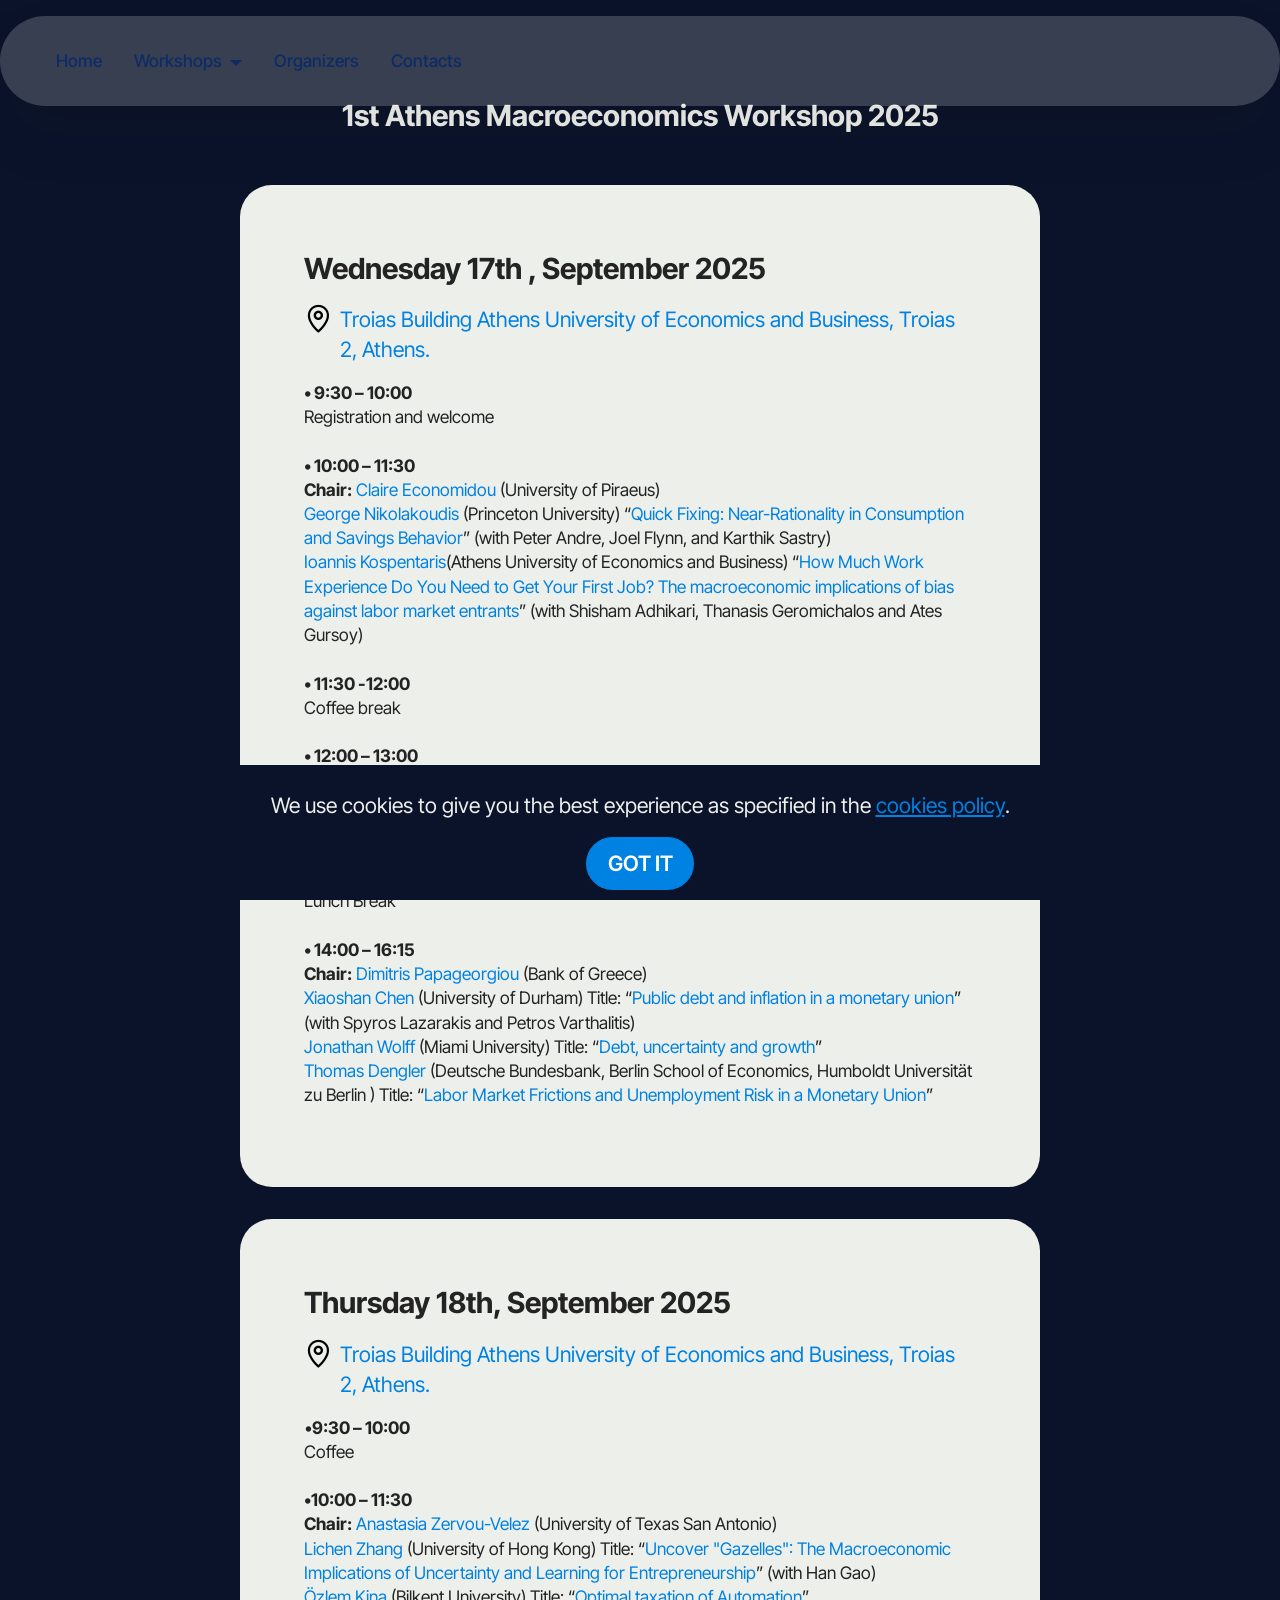
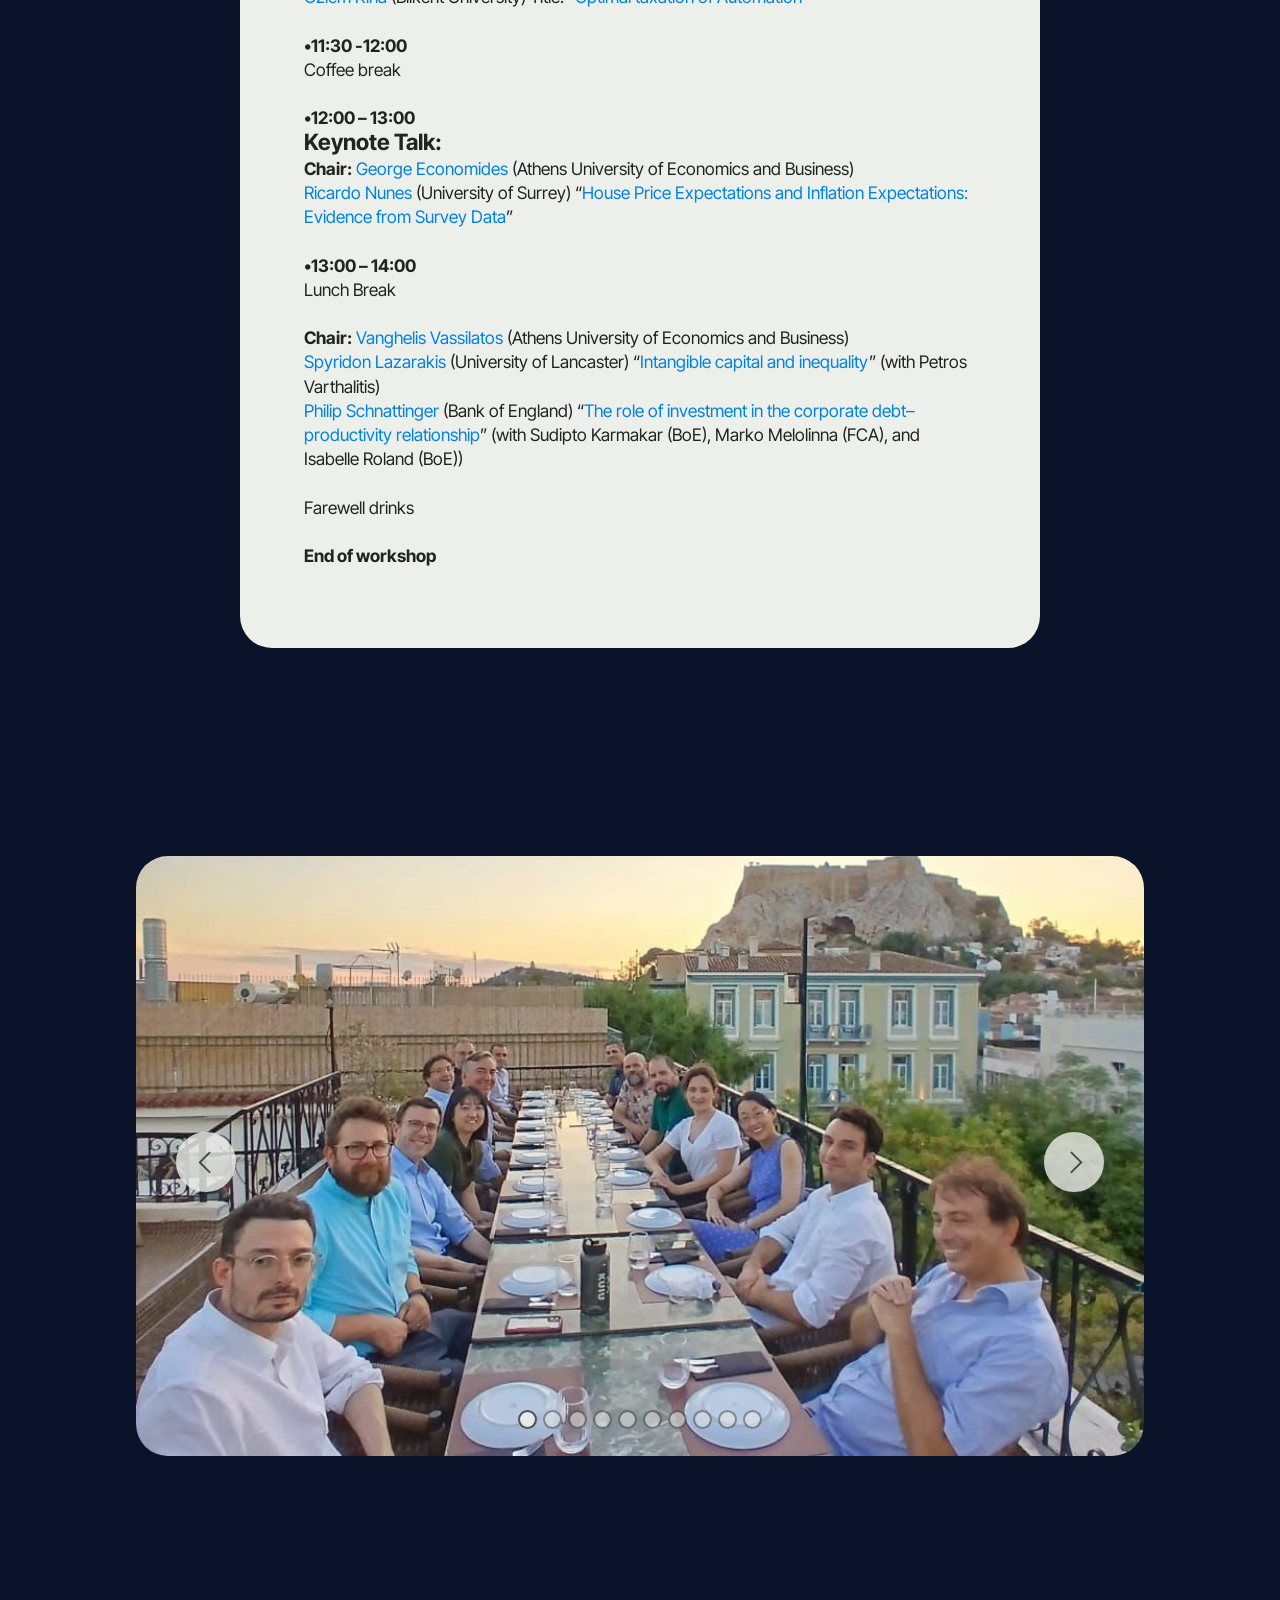
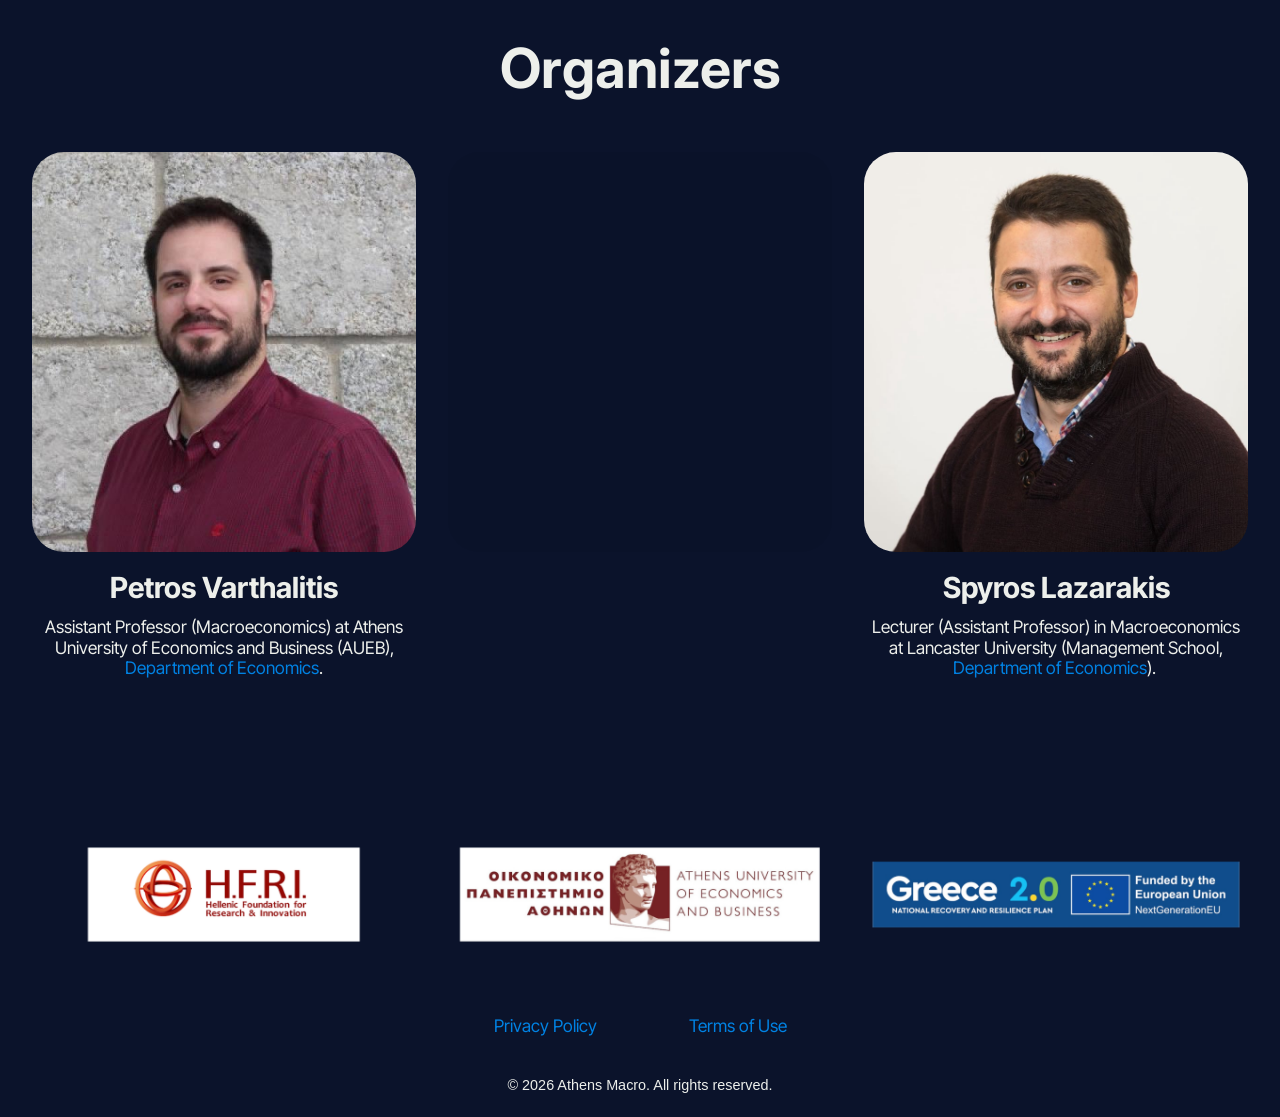
==== commit 60781ee1: "Add files via upload" ====
--- a/1st-athens-macroeconomics-workshop.html
+++ b/1st-athens-macroeconomics-workshop.html
@@ -25,7 +25,7 @@
   <noscript><link rel="stylesheet" href="https://fonts.googleapis.com/css?family=Inter+Tight:100,200,300,400,500,600,700,800,900,100i,200i,300i,400i,500i,600i,700i,800i,900i&display=swap"></noscript>
   <link rel="preload" href="https://fonts.googleapis.com/css?family=Inter:100,200,300,400,500,600,700,800,900,100i,200i,300i,400i,500i,600i,700i,800i,900i&display=swap" as="style" onload="this.onload=null;this.rel='stylesheet'">
   <noscript><link rel="stylesheet" href="https://fonts.googleapis.com/css?family=Inter:100,200,300,400,500,600,700,800,900,100i,200i,300i,400i,500i,600i,700i,800i,900i&display=swap"></noscript>
-  <link rel="preload" as="style" href="assets/mobirise/css/mbr-additional.css?v=78Jdwm"><link rel="stylesheet" href="assets/mobirise/css/mbr-additional.css?v=78Jdwm" type="text/css">
+  <link rel="preload" as="style" href="assets/mobirise/css/mbr-additional.css?v=E95QF4"><link rel="stylesheet" href="assets/mobirise/css/mbr-additional.css?v=E95QF4" type="text/css">
 
   
   
@@ -188,9 +188,9 @@
     <div class="container">
         <div class="row justify-content-center">
             <div class="col-12 col-md-10">
-                <div class="carousel slide" id="vtY6hTqTJG" data-ride="carousel" data-bs-ride="carousel" data-interval="4000" data-bs-interval="4000">
+                <div class="carousel slide" id="vuh73tNcab" data-ride="carousel" data-bs-ride="carousel" data-interval="4000" data-bs-interval="4000">
                     <ol class="carousel-indicators">
-                        <li data-slide-to="0" data-bs-slide-to="0" class="active" data-target="#vtY6hTqTJG" data-bs-target="#vtY6hTqTJG"></li><li data-slide-to="1" data-bs-slide-to="1" class="" data-target="#vtY6hTqTJG" data-bs-target="#vtY6hTqTJG"></li><li data-slide-to="2" data-bs-slide-to="2" class="" data-target="#vtY6hTqTJG" data-bs-target="#vtY6hTqTJG"></li><li data-slide-to="3" data-bs-slide-to="3" class="" data-target="#vtY6hTqTJG" data-bs-target="#vtY6hTqTJG"></li><li data-slide-to="4" data-bs-slide-to="4" class="" data-target="#vtY6hTqTJG" data-bs-target="#vtY6hTqTJG"></li><li data-slide-to="5" data-bs-slide-to="5" class="" data-target="#vtY6hTqTJG" data-bs-target="#vtY6hTqTJG"></li><li data-slide-to="6" data-bs-slide-to="6" class="" data-target="#vtY6hTqTJG" data-bs-target="#vtY6hTqTJG"></li><li data-slide-to="7" data-bs-slide-to="7" class="" data-target="#vtY6hTqTJG" data-bs-target="#vtY6hTqTJG"></li><li data-slide-to="8" data-bs-slide-to="8" class="" data-target="#vtY6hTqTJG" data-bs-target="#vtY6hTqTJG"></li><li data-slide-to="9" data-bs-slide-to="9" class="" data-target="#vtY6hTqTJG" data-bs-target="#vtY6hTqTJG"></li>
+                        <li data-slide-to="0" data-bs-slide-to="0" class="active" data-target="#vuh73tNcab" data-bs-target="#vuh73tNcab"></li><li data-slide-to="1" data-bs-slide-to="1" class="" data-target="#vuh73tNcab" data-bs-target="#vuh73tNcab"></li><li data-slide-to="2" data-bs-slide-to="2" class="" data-target="#vuh73tNcab" data-bs-target="#vuh73tNcab"></li><li data-slide-to="3" data-bs-slide-to="3" class="" data-target="#vuh73tNcab" data-bs-target="#vuh73tNcab"></li><li data-slide-to="4" data-bs-slide-to="4" class="" data-target="#vuh73tNcab" data-bs-target="#vuh73tNcab"></li><li data-slide-to="5" data-bs-slide-to="5" class="" data-target="#vuh73tNcab" data-bs-target="#vuh73tNcab"></li><li data-slide-to="6" data-bs-slide-to="6" class="" data-target="#vuh73tNcab" data-bs-target="#vuh73tNcab"></li><li data-slide-to="7" data-bs-slide-to="7" class="" data-target="#vuh73tNcab" data-bs-target="#vuh73tNcab"></li><li data-slide-to="8" data-bs-slide-to="8" class="" data-target="#vuh73tNcab" data-bs-target="#vuh73tNcab"></li><li data-slide-to="9" data-bs-slide-to="9" class="" data-target="#vuh73tNcab" data-bs-target="#vuh73tNcab"></li>
                         
                         
                     </ol>
@@ -249,11 +249,11 @@
                             </div>
                         </div>
                     </div>
-                    <a class="carousel-control carousel-control-prev" role="button" data-slide="prev" data-bs-slide="prev" href="#vtY6hTqTJG">
+                    <a class="carousel-control carousel-control-prev" role="button" data-slide="prev" data-bs-slide="prev" href="#vuh73tNcab">
                         <span class="mobi-mbri mobi-mbri-arrow-prev" aria-hidden="true"></span>
                         <span class="sr-only visually-hidden">Previous</span>
                     </a>
-                    <a class="carousel-control carousel-control-next" role="button" data-slide="next" data-bs-slide="next" href="#vtY6hTqTJG">
+                    <a class="carousel-control carousel-control-next" role="button" data-slide="next" data-bs-slide="next" href="#vuh73tNcab">
                         <span class="mobi-mbri mobi-mbri-arrow-next" aria-hidden="true"></span>
                         <span class="sr-only visually-hidden">Next</span>
                     </a>
--- a/assets/mobirise/css/mbr-additional.css
+++ b/assets/mobirise/css/mbr-additional.css
@@ -909,7 +909,7 @@
   height: 90px;
   padding: 0.5rem 0.6rem 0.5rem 1rem;
   flex-wrap: nowrap;
-  background: rgba(12, 44, 104, 0.2) !important;
+  background: rgba(237, 239, 235, 0.2) !important;
   left: 0;
   right: 0;
   -webkit-box-pack: justify;
@@ -921,7 +921,7 @@
   align-items: center;
   border-radius: 100vw;
   margin-top: 1rem;
-  background-color: #0c2c68;
+  background-color: #edefeb;
   box-shadow: 0 30px 60px 0 rgba(27, 31, 10, 0.08);
 }
 @media (max-width: 992px) {
@@ -949,8 +949,8 @@
   border-radius: 1.5rem;
   transition: 0.3s all !important;
   min-width: auto;
-  background: #0c2c68;
-  background: rgba(12, 44, 104, 0.2) !important;
+  background: #edefeb;
+  background: rgba(237, 239, 235, 0.2) !important;
 }
 .cid-vo2XoC6HNH .nav-item:focus,
 .cid-vo2XoC6HNH .nav-link:focus {
@@ -1107,7 +1107,7 @@
   padding: 0.667em 1.667em;
 }
 .cid-vo2XoC6HNH .navbar.navbar-expand-lg .dropdown .dropdown-menu {
-  background: #0c2c68;
+  background: #edefeb;
 }
 .cid-vo2XoC6HNH .navbar.navbar-expand-lg .dropdown .dropdown-menu .dropdown-submenu {
   margin: 0;
@@ -1271,10 +1271,10 @@
     width: 100%;
     padding: 1rem;
     border-radius: 1.5rem;
-    background: #0c2c68;
+    background: #edefeb;
     opacity: 1;
-    border-color: rgba(12, 44, 104, 0.2) !important;
-    background: rgba(12, 44, 104, 0.2) !important;
+    border-color: rgba(237, 239, 235, 0.2) !important;
+    background: rgba(237, 239, 235, 0.2) !important;
     backdrop-filter: blur(8px);
   }
   .cid-vo2XoC6HNH .navbar-nav .nav-item .nav-link::after {
@@ -1961,7 +1961,7 @@
   height: 90px;
   padding: 0.5rem 0.6rem 0.5rem 1rem;
   flex-wrap: nowrap;
-  background: rgba(12, 44, 104, 0.2) !important;
+  background: rgba(237, 239, 235, 0.2) !important;
   left: 0;
   right: 0;
   -webkit-box-pack: justify;
@@ -1973,7 +1973,7 @@
   align-items: center;
   border-radius: 100vw;
   margin-top: 1rem;
-  background-color: #0c2c68;
+  background-color: #edefeb;
   box-shadow: 0 30px 60px 0 rgba(27, 31, 10, 0.08);
 }
 @media (max-width: 992px) {
@@ -2001,8 +2001,8 @@
   border-radius: 1.5rem;
   transition: 0.3s all !important;
   min-width: auto;
-  background: #0c2c68;
-  background: rgba(12, 44, 104, 0.2) !important;
+  background: #edefeb;
+  background: rgba(237, 239, 235, 0.2) !important;
 }
 .cid-vo2XoC6HNH .nav-item:focus,
 .cid-vo2XoC6HNH .nav-link:focus {
@@ -2159,7 +2159,7 @@
   padding: 0.667em 1.667em;
 }
 .cid-vo2XoC6HNH .navbar.navbar-expand-lg .dropdown .dropdown-menu {
-  background: #0c2c68;
+  background: #edefeb;
 }
 .cid-vo2XoC6HNH .navbar.navbar-expand-lg .dropdown .dropdown-menu .dropdown-submenu {
   margin: 0;
@@ -2197,7 +2197,7 @@
   width: 30px;
   height: 2px;
   border-right: 5px;
-  background-color: #0c2c68;
+  background-color: #0082e3;
 }
 .cid-vo2XoC6HNH button.navbar-toggler .hamburger span:nth-child(1) {
   top: 0;
@@ -2323,10 +2323,10 @@
     width: 100%;
     padding: 1rem;
     border-radius: 1.5rem;
-    background: #0c2c68;
+    background: #edefeb;
     opacity: 1;
-    border-color: rgba(12, 44, 104, 0.2) !important;
-    background: rgba(12, 44, 104, 0.2) !important;
+    border-color: rgba(237, 239, 235, 0.2) !important;
+    background: rgba(237, 239, 235, 0.2) !important;
     backdrop-filter: blur(8px);
   }
   .cid-vo2XoC6HNH .navbar-nav .nav-item .nav-link::after {
--- a/assets/mobirise/css/mbr-additional.css
+++ b/assets/mobirise/css/mbr-additional.css
@@ -909,7 +909,7 @@
   height: 90px;
   padding: 0.5rem 0.6rem 0.5rem 1rem;
   flex-wrap: nowrap;
-  background: rgba(12, 44, 104, 0.2) !important;
+  background: rgba(237, 239, 235, 0.2) !important;
   left: 0;
   right: 0;
   -webkit-box-pack: justify;
@@ -921,7 +921,7 @@
   align-items: center;
   border-radius: 100vw;
   margin-top: 1rem;
-  background-color: #0c2c68;
+  background-color: #edefeb;
   box-shadow: 0 30px 60px 0 rgba(27, 31, 10, 0.08);
 }
 @media (max-width: 992px) {
@@ -949,8 +949,8 @@
   border-radius: 1.5rem;
   transition: 0.3s all !important;
   min-width: auto;
-  background: #0c2c68;
-  background: rgba(12, 44, 104, 0.2) !important;
+  background: #edefeb;
+  background: rgba(237, 239, 235, 0.2) !important;
 }
 .cid-vo2XoC6HNH .nav-item:focus,
 .cid-vo2XoC6HNH .nav-link:focus {
@@ -1107,7 +1107,7 @@
   padding: 0.667em 1.667em;
 }
 .cid-vo2XoC6HNH .navbar.navbar-expand-lg .dropdown .dropdown-menu {
-  background: #0c2c68;
+  background: #edefeb;
 }
 .cid-vo2XoC6HNH .navbar.navbar-expand-lg .dropdown .dropdown-menu .dropdown-submenu {
   margin: 0;
@@ -1271,10 +1271,10 @@
     width: 100%;
     padding: 1rem;
     border-radius: 1.5rem;
-    background: #0c2c68;
+    background: #edefeb;
     opacity: 1;
-    border-color: rgba(12, 44, 104, 0.2) !important;
-    background: rgba(12, 44, 104, 0.2) !important;
+    border-color: rgba(237, 239, 235, 0.2) !important;
+    background: rgba(237, 239, 235, 0.2) !important;
     backdrop-filter: blur(8px);
   }
   .cid-vo2XoC6HNH .navbar-nav .nav-item .nav-link::after {
@@ -1961,7 +1961,7 @@
   height: 90px;
   padding: 0.5rem 0.6rem 0.5rem 1rem;
   flex-wrap: nowrap;
-  background: rgba(12, 44, 104, 0.2) !important;
+  background: rgba(237, 239, 235, 0.2) !important;
   left: 0;
   right: 0;
   -webkit-box-pack: justify;
@@ -1973,7 +1973,7 @@
   align-items: center;
   border-radius: 100vw;
   margin-top: 1rem;
-  background-color: #0c2c68;
+  background-color: #edefeb;
   box-shadow: 0 30px 60px 0 rgba(27, 31, 10, 0.08);
 }
 @media (max-width: 992px) {
@@ -2001,8 +2001,8 @@
   border-radius: 1.5rem;
   transition: 0.3s all !important;
   min-width: auto;
-  background: #0c2c68;
-  background: rgba(12, 44, 104, 0.2) !important;
+  background: #edefeb;
+  background: rgba(237, 239, 235, 0.2) !important;
 }
 .cid-vo2XoC6HNH .nav-item:focus,
 .cid-vo2XoC6HNH .nav-link:focus {
@@ -2159,7 +2159,7 @@
   padding: 0.667em 1.667em;
 }
 .cid-vo2XoC6HNH .navbar.navbar-expand-lg .dropdown .dropdown-menu {
-  background: #0c2c68;
+  background: #edefeb;
 }
 .cid-vo2XoC6HNH .navbar.navbar-expand-lg .dropdown .dropdown-menu .dropdown-submenu {
   margin: 0;
@@ -2197,7 +2197,7 @@
   width: 30px;
   height: 2px;
   border-right: 5px;
-  background-color: #0c2c68;
+  background-color: #0082e3;
 }
 .cid-vo2XoC6HNH button.navbar-toggler .hamburger span:nth-child(1) {
   top: 0;
@@ -2323,10 +2323,10 @@
     width: 100%;
     padding: 1rem;
     border-radius: 1.5rem;
-    background: #0c2c68;
+    background: #edefeb;
     opacity: 1;
-    border-color: rgba(12, 44, 104, 0.2) !important;
-    background: rgba(12, 44, 104, 0.2) !important;
+    border-color: rgba(237, 239, 235, 0.2) !important;
+    background: rgba(237, 239, 235, 0.2) !important;
     backdrop-filter: blur(8px);
   }
   .cid-vo2XoC6HNH .navbar-nav .nav-item .nav-link::after {
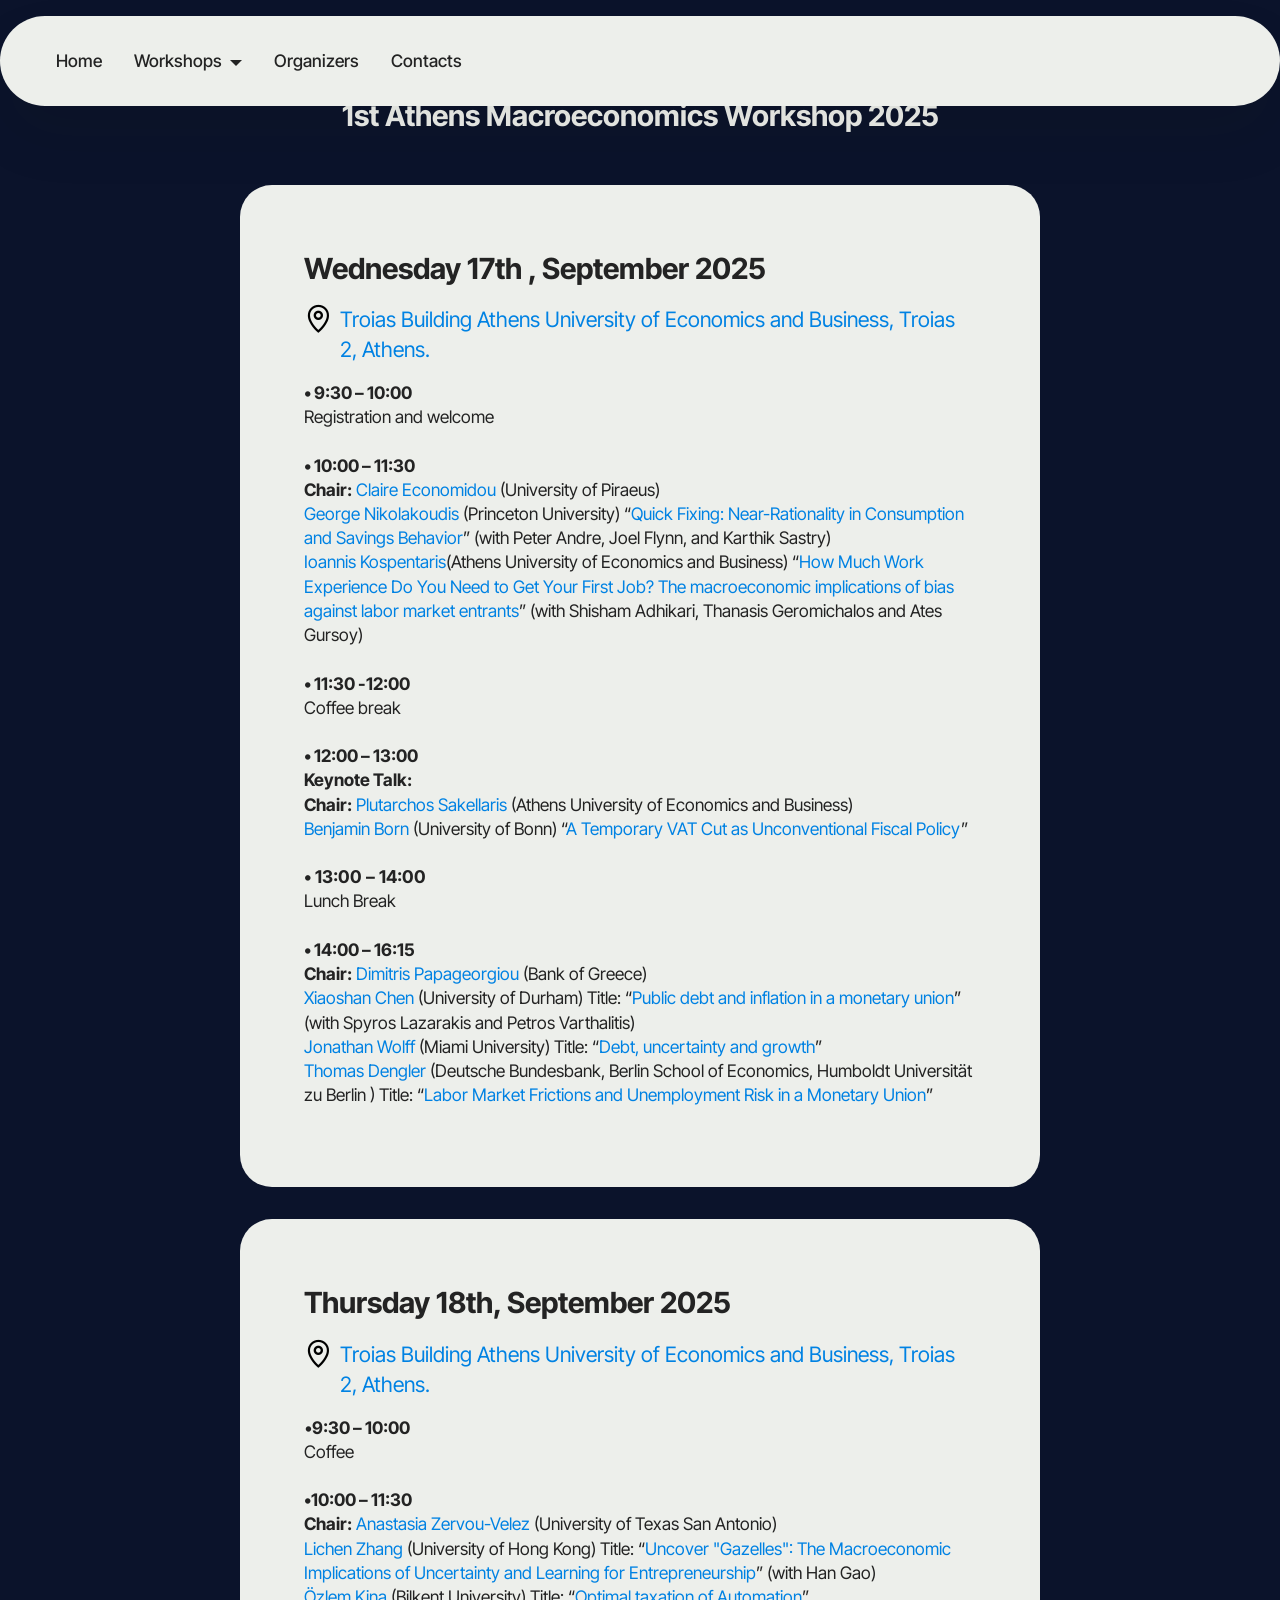
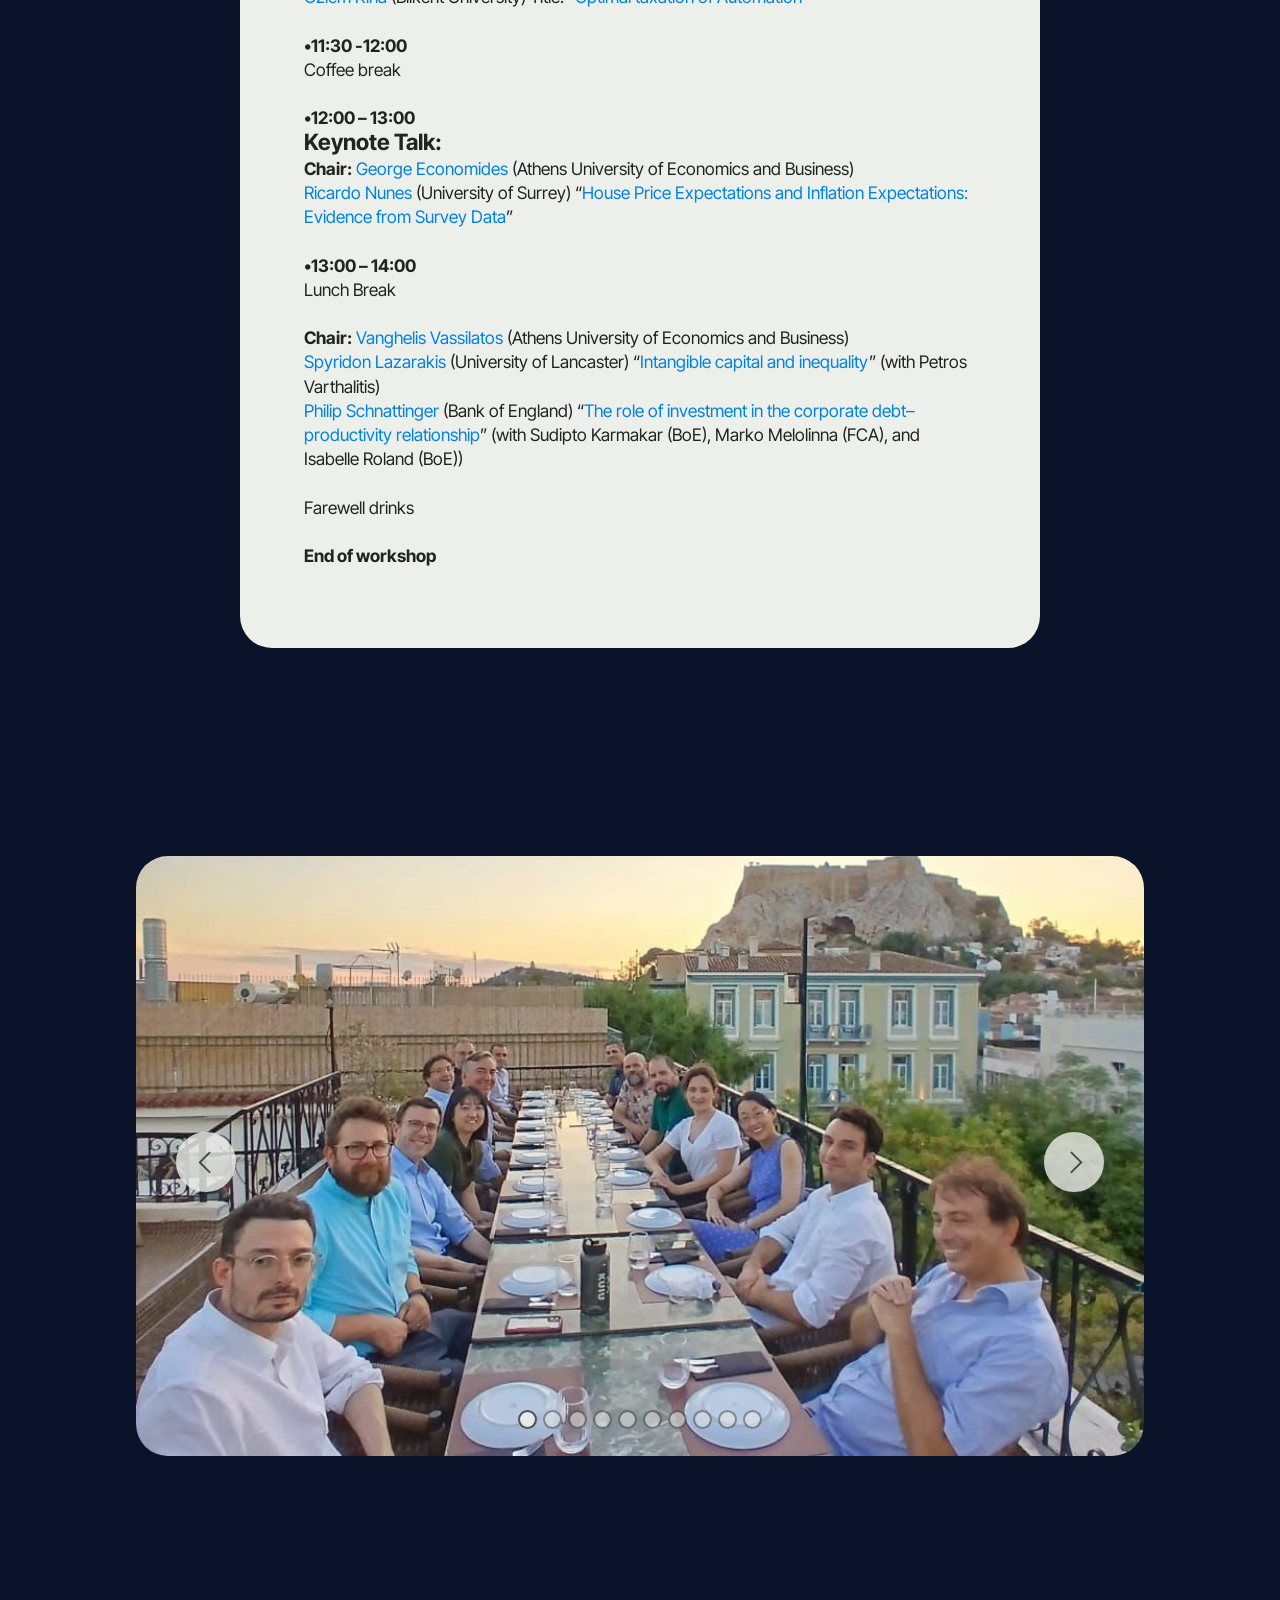
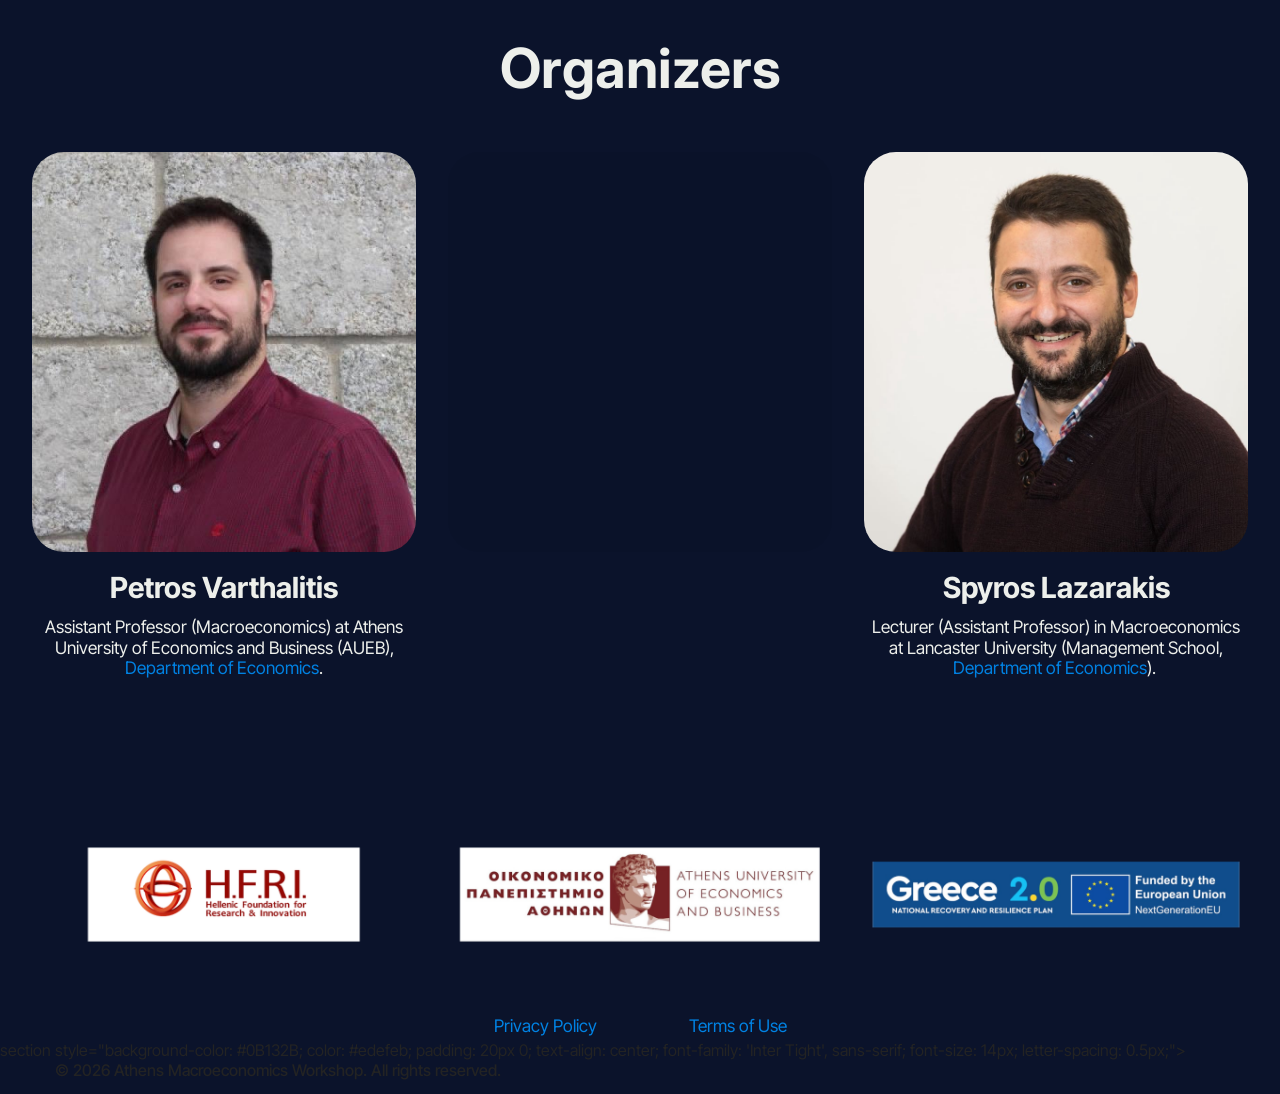
==== commit 772fdb5e: "Add files via upload" ====
--- a/1st-athens-macroeconomics-workshop.html
+++ b/1st-athens-macroeconomics-workshop.html
@@ -25,7 +25,7 @@
   <noscript><link rel="stylesheet" href="https://fonts.googleapis.com/css?family=Inter+Tight:100,200,300,400,500,600,700,800,900,100i,200i,300i,400i,500i,600i,700i,800i,900i&display=swap"></noscript>
   <link rel="preload" href="https://fonts.googleapis.com/css?family=Inter:100,200,300,400,500,600,700,800,900,100i,200i,300i,400i,500i,600i,700i,800i,900i&display=swap" as="style" onload="this.onload=null;this.rel='stylesheet'">
   <noscript><link rel="stylesheet" href="https://fonts.googleapis.com/css?family=Inter:100,200,300,400,500,600,700,800,900,100i,200i,300i,400i,500i,600i,700i,800i,900i&display=swap"></noscript>
-  <link rel="preload" as="style" href="assets/mobirise/css/mbr-additional.css?v=E95QF4"><link rel="stylesheet" href="assets/mobirise/css/mbr-additional.css?v=E95QF4" type="text/css">
+  <link rel="preload" as="style" href="assets/mobirise/css/mbr-additional.css?v=XY64lm"><link rel="stylesheet" href="assets/mobirise/css/mbr-additional.css?v=XY64lm" type="text/css">
 
   
   
@@ -51,10 +51,10 @@
 				</div>
 			</button>
 			<div class="collapse navbar-collapse" id="navbarSupportedContent">
-				<ul class="navbar-nav nav-dropdown nav-right navbar-nav-top-padding" data-app-modern-menu="true"><li class="nav-item"><a class="nav-link link text-secondary display-4" href="index.html#header19-0">Home</a></li><li class="nav-item dropdown">
-						<a class="nav-link link dropdown-toggle text-secondary display-4" href="index.html#news09-9" aria-expanded="false" data-toggle="dropdown-submenu" data-bs-toggle="dropdown" data-bs-auto-close="outside">Workshops</a><div class="dropdown-menu" aria-labelledby="dropdown-973"><a class="show dropdown-item text-secondary display-4" href="index.html#news09-9">Athens Macro Workshop 2026</a><a class="show dropdown-item text-secondary display-4" href="1st-athens-macroeconomics-workshop.html#news09-v">Athens Macro Workshop 2025</a></div>
-					</li><li class="nav-item"><a class="nav-link link text-secondary display-4" href="index.html#people03-l">Organizers</a></li><li class="nav-item">
-						<a class="nav-link link text-secondary display-4" href="index.html#people03-k">Contacts</a>
+				<ul class="navbar-nav nav-dropdown nav-right navbar-nav-top-padding" data-app-modern-menu="true"><li class="nav-item"><a class="nav-link link text-black display-4" href="index.html#header19-0">Home</a></li><li class="nav-item dropdown">
+						<a class="nav-link link dropdown-toggle text-black display-4" href="index.html#news09-9" aria-expanded="false" data-toggle="dropdown-submenu" data-bs-toggle="dropdown" data-bs-auto-close="outside">Workshops</a><div class="dropdown-menu" aria-labelledby="dropdown-973"><a class="show dropdown-item text-black display-4" href="index.html#news09-9">Athens Macro Workshop 2026</a><a class="show dropdown-item text-black display-4" href="1st-athens-macroeconomics-workshop.html#news09-v">Athens Macro Workshop 2025</a></div>
+					</li><li class="nav-item"><a class="nav-link link text-black display-4" href="index.html#people03-l">Organizers</a></li><li class="nav-item">
+						<a class="nav-link link text-black display-4" href="index.html#people03-k">Contacts</a>
 					</li></ul>
 				
 			</div>
@@ -188,9 +188,9 @@
     <div class="container">
         <div class="row justify-content-center">
             <div class="col-12 col-md-10">
-                <div class="carousel slide" id="vuh73tNcab" data-ride="carousel" data-bs-ride="carousel" data-interval="4000" data-bs-interval="4000">
+                <div class="carousel slide" id="vz9I2xOtkZ" data-ride="carousel" data-bs-ride="carousel" data-interval="4000" data-bs-interval="4000">
                     <ol class="carousel-indicators">
-                        <li data-slide-to="0" data-bs-slide-to="0" class="active" data-target="#vuh73tNcab" data-bs-target="#vuh73tNcab"></li><li data-slide-to="1" data-bs-slide-to="1" class="" data-target="#vuh73tNcab" data-bs-target="#vuh73tNcab"></li><li data-slide-to="2" data-bs-slide-to="2" class="" data-target="#vuh73tNcab" data-bs-target="#vuh73tNcab"></li><li data-slide-to="3" data-bs-slide-to="3" class="" data-target="#vuh73tNcab" data-bs-target="#vuh73tNcab"></li><li data-slide-to="4" data-bs-slide-to="4" class="" data-target="#vuh73tNcab" data-bs-target="#vuh73tNcab"></li><li data-slide-to="5" data-bs-slide-to="5" class="" data-target="#vuh73tNcab" data-bs-target="#vuh73tNcab"></li><li data-slide-to="6" data-bs-slide-to="6" class="" data-target="#vuh73tNcab" data-bs-target="#vuh73tNcab"></li><li data-slide-to="7" data-bs-slide-to="7" class="" data-target="#vuh73tNcab" data-bs-target="#vuh73tNcab"></li><li data-slide-to="8" data-bs-slide-to="8" class="" data-target="#vuh73tNcab" data-bs-target="#vuh73tNcab"></li><li data-slide-to="9" data-bs-slide-to="9" class="" data-target="#vuh73tNcab" data-bs-target="#vuh73tNcab"></li>
+                        <li data-slide-to="0" data-bs-slide-to="0" class="active" data-target="#vz9I2xOtkZ" data-bs-target="#vz9I2xOtkZ"></li><li data-slide-to="1" data-bs-slide-to="1" class="" data-target="#vz9I2xOtkZ" data-bs-target="#vz9I2xOtkZ"></li><li data-slide-to="2" data-bs-slide-to="2" class="" data-target="#vz9I2xOtkZ" data-bs-target="#vz9I2xOtkZ"></li><li data-slide-to="3" data-bs-slide-to="3" class="" data-target="#vz9I2xOtkZ" data-bs-target="#vz9I2xOtkZ"></li><li data-slide-to="4" data-bs-slide-to="4" class="" data-target="#vz9I2xOtkZ" data-bs-target="#vz9I2xOtkZ"></li><li data-slide-to="5" data-bs-slide-to="5" class="" data-target="#vz9I2xOtkZ" data-bs-target="#vz9I2xOtkZ"></li><li data-slide-to="6" data-bs-slide-to="6" class="" data-target="#vz9I2xOtkZ" data-bs-target="#vz9I2xOtkZ"></li><li data-slide-to="7" data-bs-slide-to="7" class="" data-target="#vz9I2xOtkZ" data-bs-target="#vz9I2xOtkZ"></li><li data-slide-to="8" data-bs-slide-to="8" class="" data-target="#vz9I2xOtkZ" data-bs-target="#vz9I2xOtkZ"></li><li data-slide-to="9" data-bs-slide-to="9" class="" data-target="#vz9I2xOtkZ" data-bs-target="#vz9I2xOtkZ"></li>
                         
                         
                     </ol>
@@ -249,11 +249,11 @@
                             </div>
                         </div>
                     </div>
-                    <a class="carousel-control carousel-control-prev" role="button" data-slide="prev" data-bs-slide="prev" href="#vuh73tNcab">
+                    <a class="carousel-control carousel-control-prev" role="button" data-slide="prev" data-bs-slide="prev" href="#vz9I2xOtkZ">
                         <span class="mobi-mbri mobi-mbri-arrow-prev" aria-hidden="true"></span>
                         <span class="sr-only visually-hidden">Previous</span>
                     </a>
-                    <a class="carousel-control carousel-control-next" role="button" data-slide="next" data-bs-slide="next" href="#vuh73tNcab">
+                    <a class="carousel-control carousel-control-next" role="button" data-slide="next" data-bs-slide="next" href="#vz9I2xOtkZ">
                         <span class="mobi-mbri mobi-mbri-arrow-next" aria-hidden="true"></span>
                         <span class="sr-only visually-hidden">Next</span>
                     </a>
@@ -384,23 +384,14 @@
             </div>
         </div>
     </div>
-</section>
-
-<!-- Footer με το μπλε χρώμα και κείμενο Copyright -->
-<footer style="background-color: #0b132b; color: #edefeb; padding: 1.5rem 0; text-align: center; font-family: sans-serif; font-size: 0.9rem;">
-    <p style="margin: 0;">&copy; 2026 Athens Macro. All rights reserved.</p>
-</footer>
-
-<!-- Το κρυφό input για τα cookies -->
-<input name="cookieData" type="hidden" data-cookie-cookiesAlertType='1' data-cookie-customDialogSelector='null' data-cookie-colorText='#edefeb' data-cookie-colorBg='rgb(11, 19, 43)' data-cookie-opacityOverlay='0' data-cookie-bgOpacity='100' data-cookie-textButton='GOT IT' data-cookie-rejectText='REJECT' data-cookie-colorButton='#0082e3' data-cookie-rejectColor='#ffffff' data-cookie-colorLink='#0082e3' data-cookie-underlineLink='true' data-cookie-text="We use cookies to give you the best experience as specified in the <a href='https://www.termsfeed.com/live/39bddd71-6520-47e6-a524-7f57f55f70a0'>cookies policy</a>.">
-
-<!-- Τα απαραίτητα scripts της σελίδας -->
-<script src="assets/bootstrap/js/bootstrap.bundle.min.js"></script>  
-<script src="assets/web/assets/cookies-alert-plugin/cookies-alert-core.js"></script>  
-<script src="assets/web/assets/cookies-alert-plugin/cookies-alert-script.js"></script>  
-<script src="assets/smoothscroll/smooth-scroll.js"></script>  
-<script src="assets/ytplayer/index.js"></script>  
-<script src="assets/dropdown/js/navbar-dropdown.js"></script>  
-<script src="assets/theme/js/script.js"></script>
-  </body>
+section style="background-color: #0B132B; color: #edefeb; padding: 20px 0; text-align: center; font-family: 'Inter Tight', sans-serif; font-size: 14px; letter-spacing: 0.5px;">
+    <div style="max-width: 1200px; margin: 0 auto; padding: 0 15px;">
+        <p style="margin: 0; font-weight: 500;">
+            © 2026 Athens Macroeconomics Workshop. All rights reserved.
+        </p>
+    </div>
+</section>
+<script src="assets/bootstrap/js/bootstrap.bundle.min.js"></script>  <script src="assets/smoothscroll/smooth-scroll.js"></script>  <script src="assets/ytplayer/index.js"></script>  <script src="assets/dropdown/js/navbar-dropdown.js"></script>  <script src="assets/theme/js/script.js"></script>   
+  
+</body>
 </html>
--- a/assets/mobirise/css/mbr-additional.css
+++ b/assets/mobirise/css/mbr-additional.css
@@ -909,7 +909,6 @@
   height: 90px;
   padding: 0.5rem 0.6rem 0.5rem 1rem;
   flex-wrap: nowrap;
-  background: rgba(237, 239, 235, 0.2) !important;
   left: 0;
   right: 0;
   -webkit-box-pack: justify;
@@ -950,7 +949,6 @@
   transition: 0.3s all !important;
   min-width: auto;
   background: #edefeb;
-  background: rgba(237, 239, 235, 0.2) !important;
 }
 .cid-vo2XoC6HNH .nav-item:focus,
 .cid-vo2XoC6HNH .nav-link:focus {
@@ -1272,9 +1270,6 @@
     padding: 1rem;
     border-radius: 1.5rem;
     background: #edefeb;
-    opacity: 1;
-    border-color: rgba(237, 239, 235, 0.2) !important;
-    background: rgba(237, 239, 235, 0.2) !important;
     backdrop-filter: blur(8px);
   }
   .cid-vo2XoC6HNH .navbar-nav .nav-item .nav-link::after {
@@ -1961,7 +1956,6 @@
   height: 90px;
   padding: 0.5rem 0.6rem 0.5rem 1rem;
   flex-wrap: nowrap;
-  background: rgba(237, 239, 235, 0.2) !important;
   left: 0;
   right: 0;
   -webkit-box-pack: justify;
@@ -2002,7 +1996,6 @@
   transition: 0.3s all !important;
   min-width: auto;
   background: #edefeb;
-  background: rgba(237, 239, 235, 0.2) !important;
 }
 .cid-vo2XoC6HNH .nav-item:focus,
 .cid-vo2XoC6HNH .nav-link:focus {
@@ -2197,7 +2190,7 @@
   width: 30px;
   height: 2px;
   border-right: 5px;
-  background-color: #0082e3;
+  background-color: #0c2c68;
 }
 .cid-vo2XoC6HNH button.navbar-toggler .hamburger span:nth-child(1) {
   top: 0;
@@ -2324,9 +2317,6 @@
     padding: 1rem;
     border-radius: 1.5rem;
     background: #edefeb;
-    opacity: 1;
-    border-color: rgba(237, 239, 235, 0.2) !important;
-    background: rgba(237, 239, 235, 0.2) !important;
     backdrop-filter: blur(8px);
   }
   .cid-vo2XoC6HNH .navbar-nav .nav-item .nav-link::after {
--- a/assets/mobirise/css/mbr-additional.css
+++ b/assets/mobirise/css/mbr-additional.css
@@ -909,7 +909,6 @@
   height: 90px;
   padding: 0.5rem 0.6rem 0.5rem 1rem;
   flex-wrap: nowrap;
-  background: rgba(237, 239, 235, 0.2) !important;
   left: 0;
   right: 0;
   -webkit-box-pack: justify;
@@ -950,7 +949,6 @@
   transition: 0.3s all !important;
   min-width: auto;
   background: #edefeb;
-  background: rgba(237, 239, 235, 0.2) !important;
 }
 .cid-vo2XoC6HNH .nav-item:focus,
 .cid-vo2XoC6HNH .nav-link:focus {
@@ -1272,9 +1270,6 @@
     padding: 1rem;
     border-radius: 1.5rem;
     background: #edefeb;
-    opacity: 1;
-    border-color: rgba(237, 239, 235, 0.2) !important;
-    background: rgba(237, 239, 235, 0.2) !important;
     backdrop-filter: blur(8px);
   }
   .cid-vo2XoC6HNH .navbar-nav .nav-item .nav-link::after {
@@ -1961,7 +1956,6 @@
   height: 90px;
   padding: 0.5rem 0.6rem 0.5rem 1rem;
   flex-wrap: nowrap;
-  background: rgba(237, 239, 235, 0.2) !important;
   left: 0;
   right: 0;
   -webkit-box-pack: justify;
@@ -2002,7 +1996,6 @@
   transition: 0.3s all !important;
   min-width: auto;
   background: #edefeb;
-  background: rgba(237, 239, 235, 0.2) !important;
 }
 .cid-vo2XoC6HNH .nav-item:focus,
 .cid-vo2XoC6HNH .nav-link:focus {
@@ -2197,7 +2190,7 @@
   width: 30px;
   height: 2px;
   border-right: 5px;
-  background-color: #0082e3;
+  background-color: #0c2c68;
 }
 .cid-vo2XoC6HNH button.navbar-toggler .hamburger span:nth-child(1) {
   top: 0;
@@ -2324,9 +2317,6 @@
     padding: 1rem;
     border-radius: 1.5rem;
     background: #edefeb;
-    opacity: 1;
-    border-color: rgba(237, 239, 235, 0.2) !important;
-    background: rgba(237, 239, 235, 0.2) !important;
     backdrop-filter: blur(8px);
   }
   .cid-vo2XoC6HNH .navbar-nav .nav-item .nav-link::after {
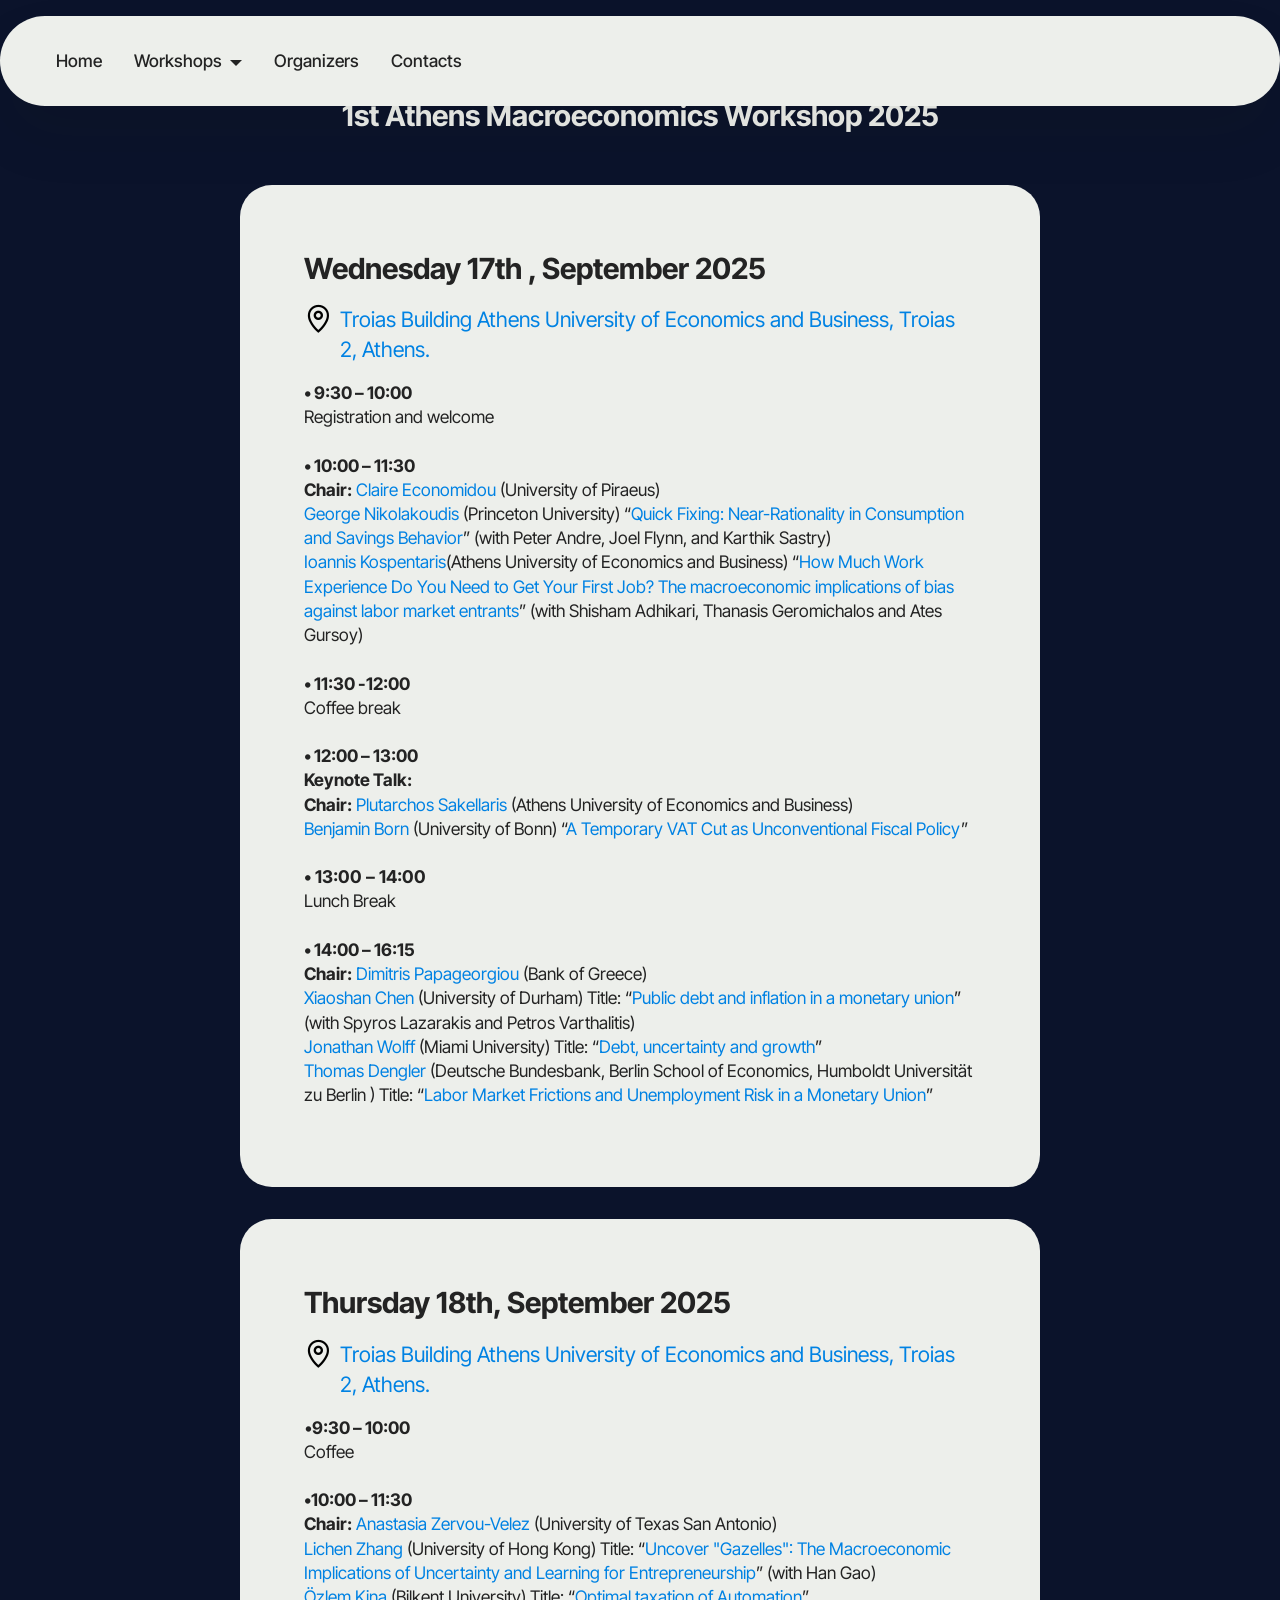
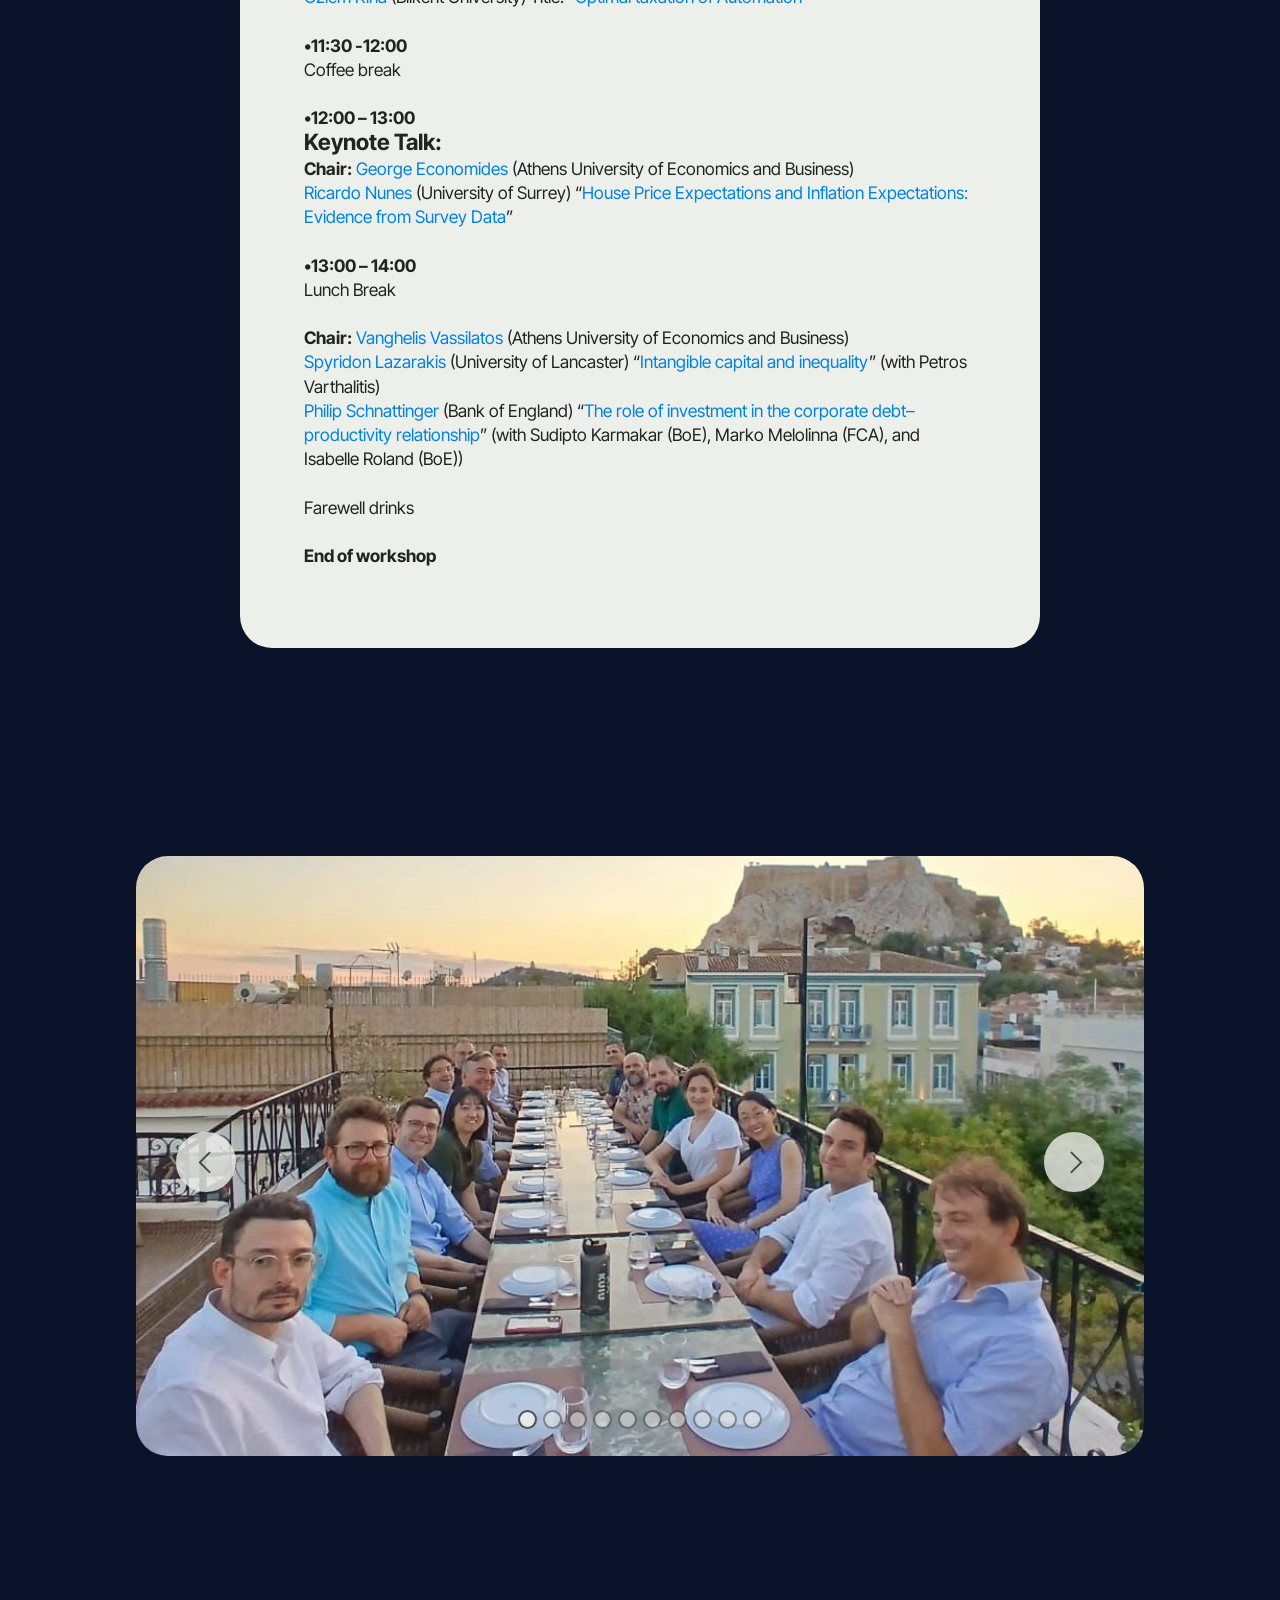
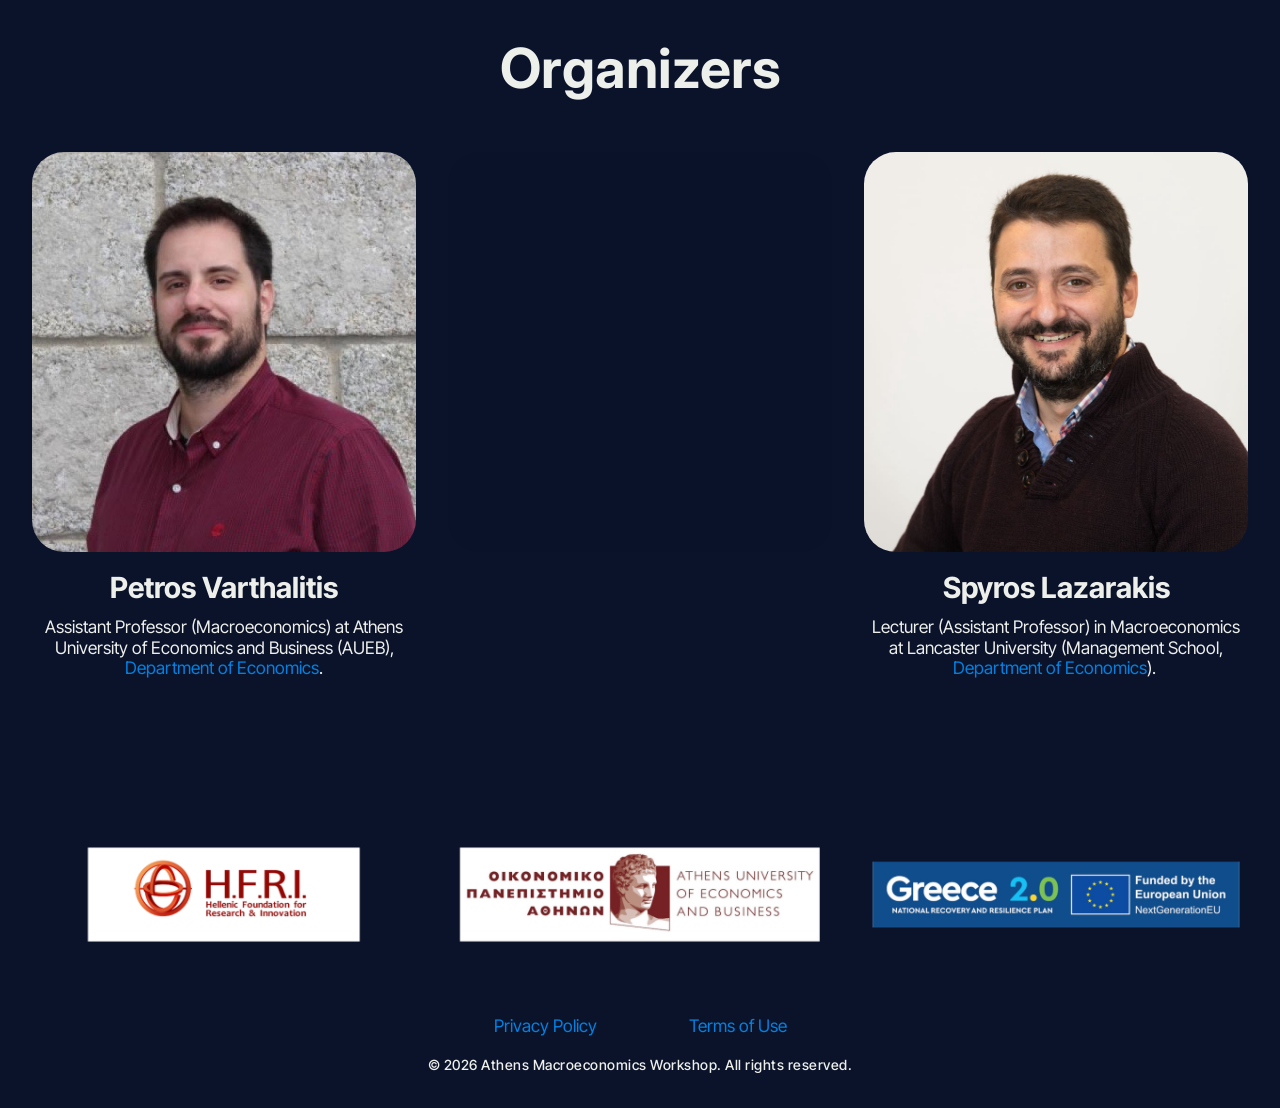
==== commit 6bf6158a: "Update 1st-athens-macroeconomics-workshop.html" ====
--- a/1st-athens-macroeconomics-workshop.html
+++ b/1st-athens-macroeconomics-workshop.html
@@ -384,7 +384,7 @@
             </div>
         </div>
     </div>
-section style="background-color: #0B132B; color: #edefeb; padding: 20px 0; text-align: center; font-family: 'Inter Tight', sans-serif; font-size: 14px; letter-spacing: 0.5px;">
+<section section style="background-color: #0B132B; color: #edefeb; padding: 20px 0; text-align: center; font-family: 'Inter Tight', sans-serif; font-size: 14px; letter-spacing: 0.5px;">
     <div style="max-width: 1200px; margin: 0 auto; padding: 0 15px;">
         <p style="margin: 0; font-weight: 500;">
             © 2026 Athens Macroeconomics Workshop. All rights reserved.
@@ -394,4 +394,4 @@
 <script src="assets/bootstrap/js/bootstrap.bundle.min.js"></script>  <script src="assets/smoothscroll/smooth-scroll.js"></script>  <script src="assets/ytplayer/index.js"></script>  <script src="assets/dropdown/js/navbar-dropdown.js"></script>  <script src="assets/theme/js/script.js"></script>   
   
 </body>
-</html>+</html>
